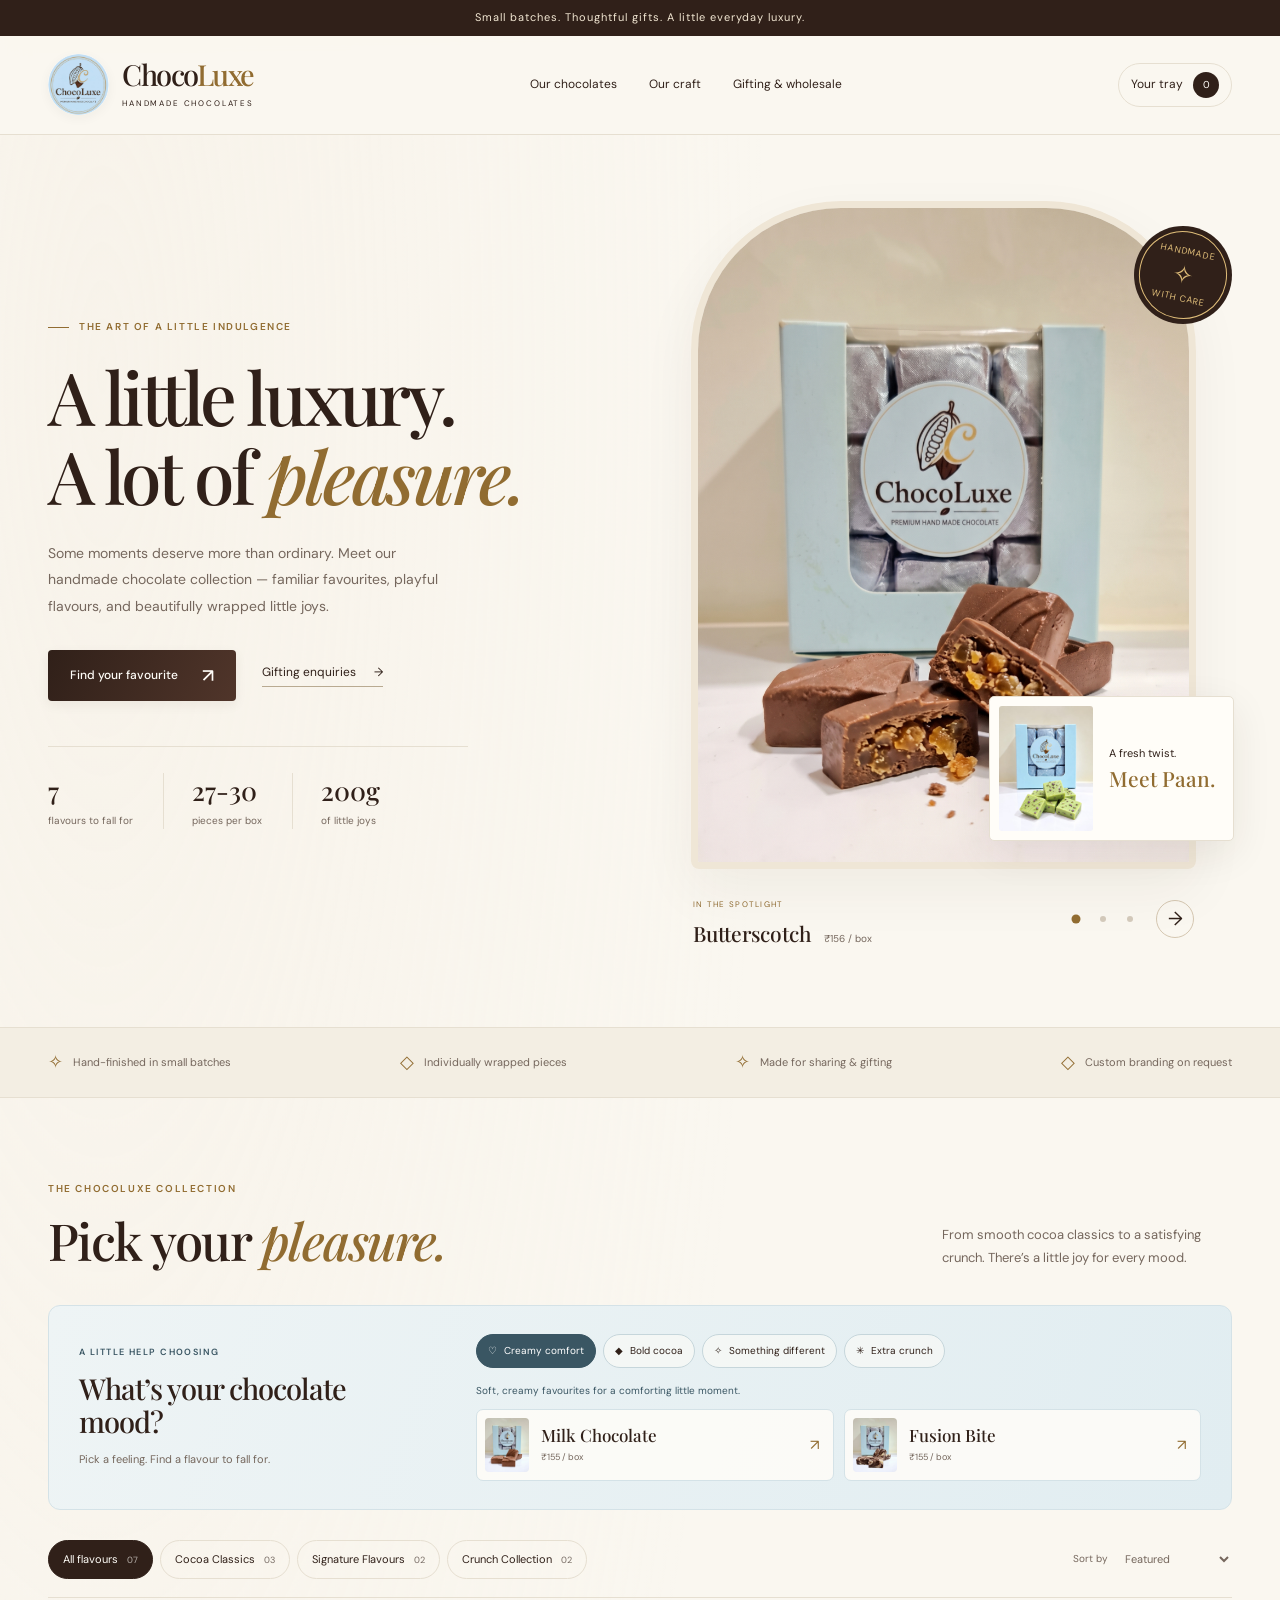
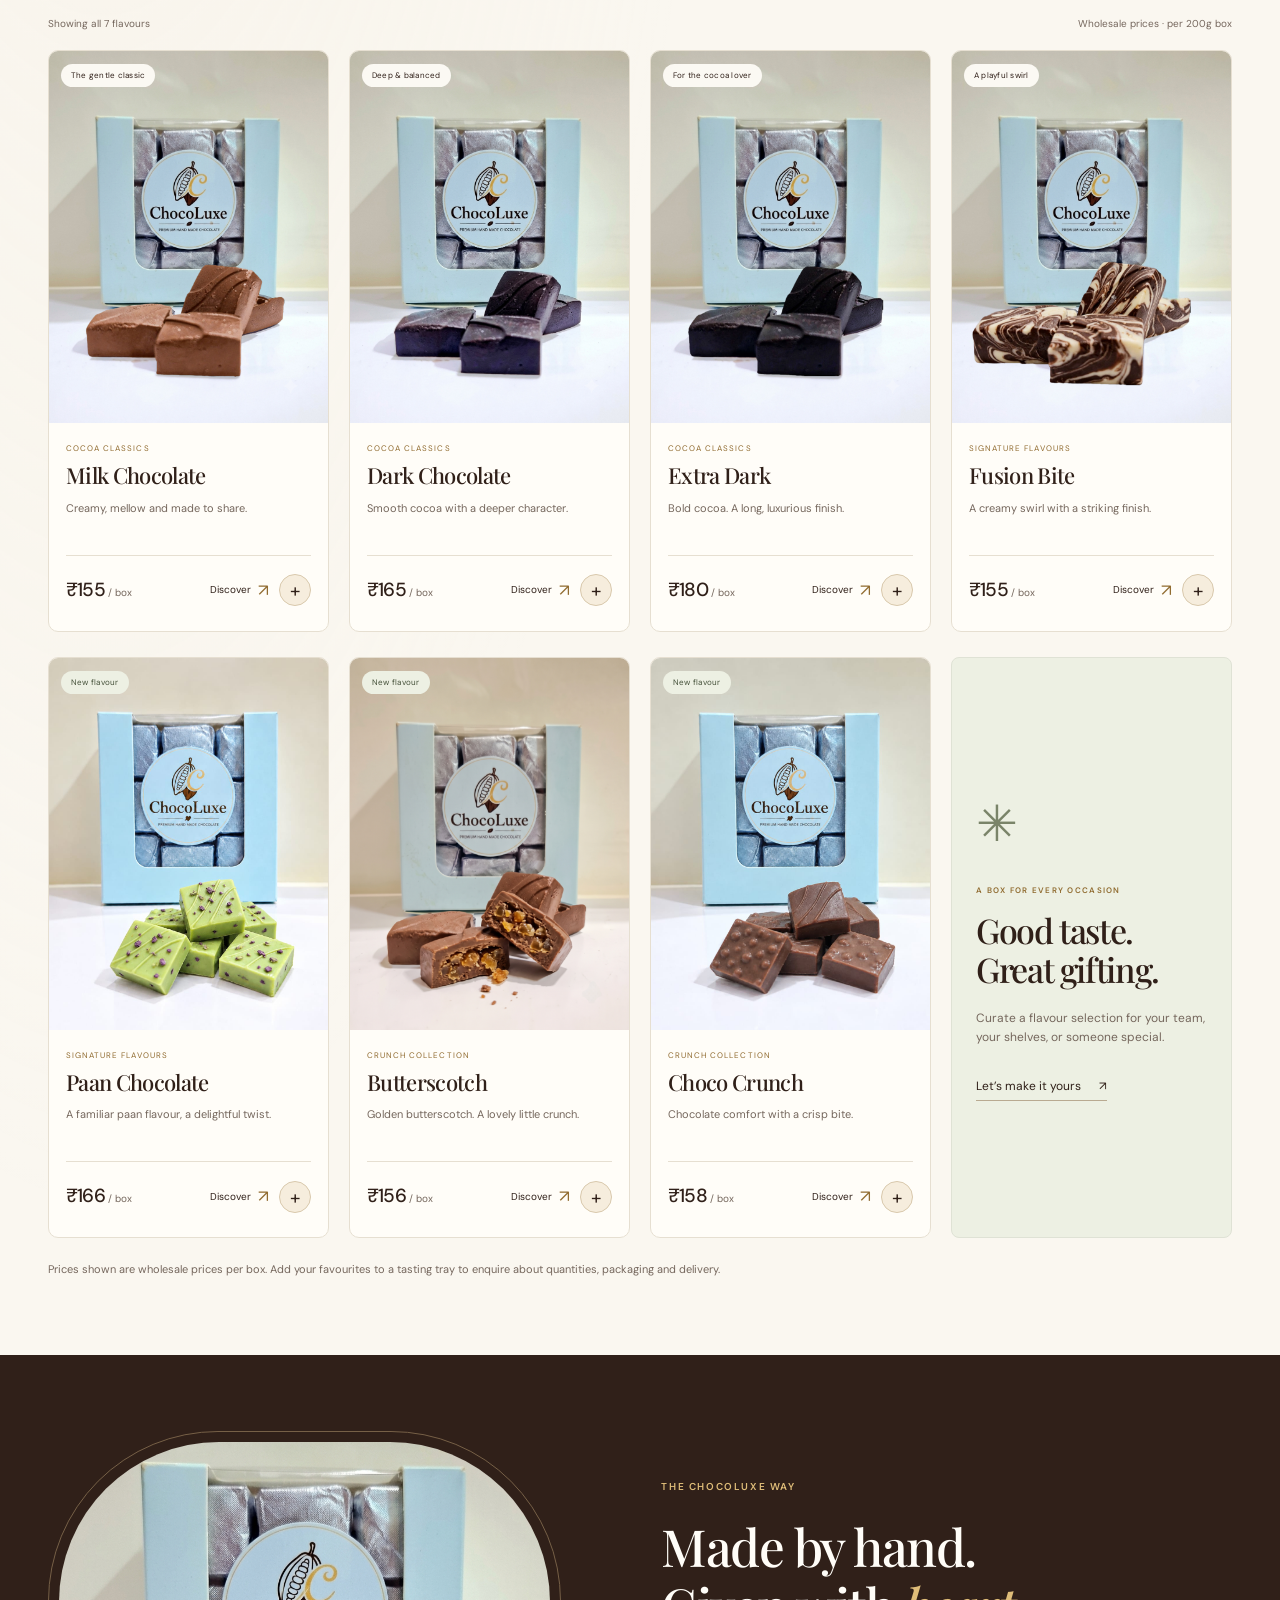
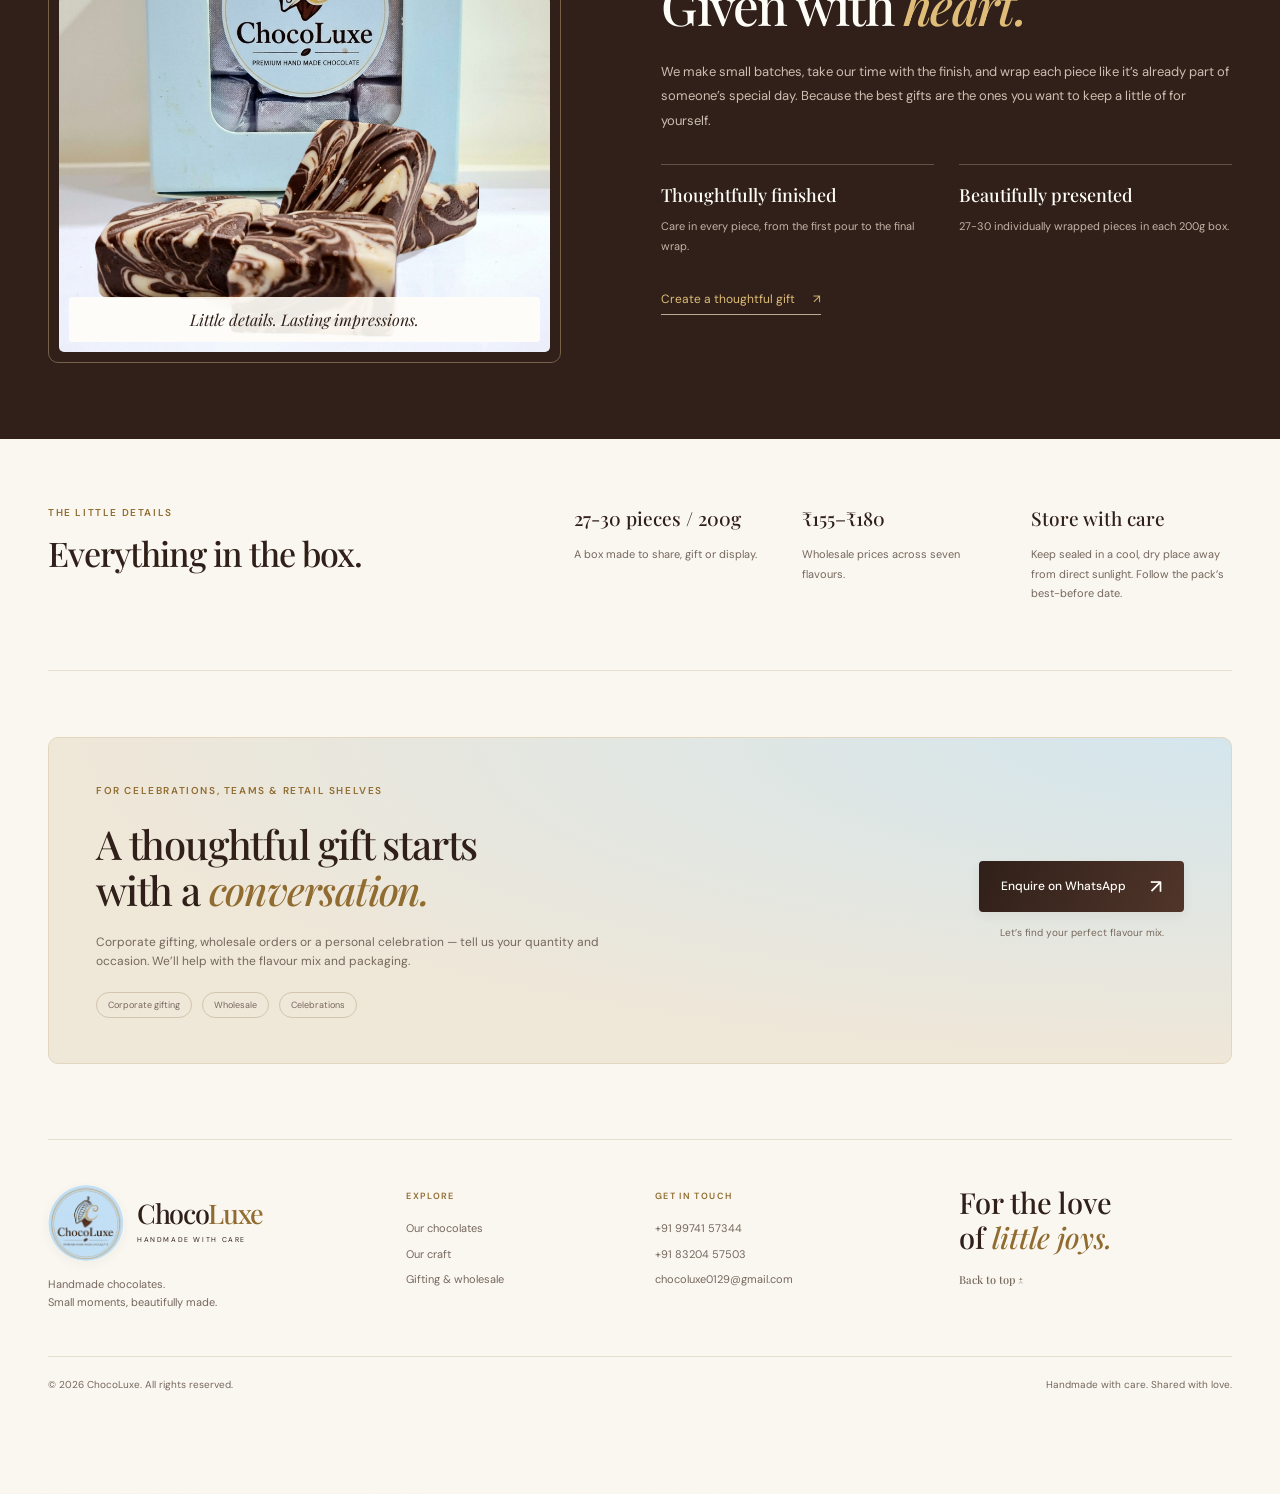
==== index.html @ dd4649f9 "Update index.html" ====
<!DOCTYPE html>
<html lang="en">
<head>
  <meta charset="UTF-8">
  <meta name="viewport" content="width=device-width, initial-scale=1">
  <meta name="theme-color" content="#27-302019">
  <link rel="icon" type="image/jpeg" href="IMG-20260826-WA0007.jpg">
  <meta name="description" content="Discover seven ChocoLuxe handmade chocolate flavours, from creamy milk and dark classics to Paan, Butterscotch and Choco Crunch. Explore wholesale boxes and gifting enquiries.">
  <title>ChocoLuxe | Seven flavours. A little everyday luxury.</title>
  <!-- Existing Google Ads account configuration. Enquiries are not recorded as purchases. -->
  <script async src="https://www.googletagmanager.com/gtag/js?id=AW-18479642680"></script>
  <script>
    window.dataLayer = window.dataLayer || [];
    function gtag(){dataLayer.push(arguments);}
    gtag('js', new Date());
    gtag('config', 'AW-18479642680');
  </script>
  <link rel="preconnect" href="https://fonts.googleapis.com">
  <link rel="preconnect" href="https://fonts.gstatic.com" crossorigin>
  <link href="https://fonts.googleapis.com/css2?family=DM+Sans:wght@400;500;600;700&family=Playfair+Display:ital,wght@0,500;0,600;1,500&display=swap" rel="stylesheet">
  <link rel="stylesheet" href="styles.css">
  <script src="app.js" defer></script>
</head>
<body>
  <a class="skip-link" href="#collection">Skip to the collection</a>
  <div class="announcement">Small batches. Thoughtful gifts. A little everyday luxury.</div>
  <header class="header" id="top">
    <div class="scroll-progress" aria-hidden="true"></div>
    <div class="shell header-inner">
      <a class="brand" href="#top" aria-label="ChocoLuxe home"><img class="brand-logo" src="IMG-20260826-WA0007.jpg" width="1254" height="1254" alt="" fetchpriority="high"><span>Choco<span class="brand-gold">Luxe</span><small>HANDMADE CHOCOLATES</small></span></a>
      <nav class="topnav" aria-label="Main navigation"><a href="#collection">Our chocolates</a><a href="#story">Our craft</a><a href="#order">Gifting &amp; wholesale</a></nav>
      <button class="header-tray" id="headerTray" type="button" aria-label="View your tasting tray">Your tray <span id="headerCount">0</span></button>
    </div>
  </header>
  <main>
    <section class="hero shell" aria-labelledby="heroTitle">
      <div class="hero-content"><p class="eyebrow"><span></span> The art of a little indulgence</p><h1 id="heroTitle">A little luxury.<br>A lot of <em>pleasure.</em></h1><p class="hero-copy">Some moments deserve more than ordinary. Meet our handmade chocolate collection — familiar favourites, playful flavours, and beautifully wrapped little joys.</p><div class="hero-actions"><a class="button primary" href="#collection">Find your favourite <span aria-hidden="true">↗</span></a><a class="text-link" href="#order">Gifting enquiries <span aria-hidden="true">→</span></a></div><div class="hero-stats"><div><strong>7</strong><span>flavours to fall for</span></div><div><strong>27-30</strong><span>pieces per box</span></div><div><strong>200g</strong><span>of little joys</span></div></div></div>
      <div class="hero-visual"><div class="hero-photo"><button class="hero-photo-button" id="heroProduct" type="button" aria-label="Discover Butterscotch"><img id="heroImage" src="butterscoch.png" width="1792" height="2400" alt="ChocoLuxe butterscotch chocolate with golden crunchy pieces and its blue gift box" fetchpriority="high"></button></div><div class="hero-inset"><img src="pan.jpg" width="960" height="1280" alt="Green Paan chocolates with a ChocoLuxe gift box"><span>A fresh twist.<br><em>Meet Paan.</em></span></div><div class="seal" aria-label="Handmade, wrapped with care">Handmade<span>✧</span>with care</div>
      <div class="hero-showcase" hidden><div><span class="showcase-kicker">IN THE SPOTLIGHT</span><p><strong id="heroName">Butterscotch</strong><span id="heroPrice">₹156 / box</span></p></div><div class="showcase-controls"><div class="showcase-dots" role="group" aria-label="Choose spotlight flavour"><button type="button" data-slide="0" aria-label="Show Butterscotch" aria-pressed="true"></button><button type="button" data-slide="1" aria-label="Show Paan Chocolate" aria-pressed="false"></button><button type="button" data-slide="2" aria-label="Show Fusion Bite" aria-pressed="false"></button></div><button id="nextSpotlight" type="button" aria-label="Next spotlight flavour">→</button></div></div></div>
    </section>
    <div class="benefit-strip"><div class="shell benefits"><span><b aria-hidden="true">✧</b> Hand-finished in small batches</span><span><b aria-hidden="true">◇</b> Individually wrapped pieces</span><span><b aria-hidden="true">✧</b> Made for sharing &amp; gifting</span><span><b aria-hidden="true">◇</b> Custom branding on request</span></div></div>
    <section class="collection shell" id="collection" aria-labelledby="collectionTitle">
      <div class="section-head"><div><p class="eyebrow">The ChocoLuxe collection</p><h2 id="collectionTitle">Pick your <em>pleasure.</em></h2></div><p>From smooth cocoa classics to a satisfying crunch. There’s a little joy for every mood.</p></div>
      <div class="flavour-finder" id="flavourFinder" hidden>
        <div class="finder-intro"><p class="eyebrow">A little help choosing</p><h3>What’s your chocolate mood?</h3><p>Pick a feeling. Find a flavour to fall for.</p></div>
        <div class="finder-content"><div class="mood-options" role="group" aria-label="Choose your chocolate mood"><button type="button" data-mood="comfort" aria-pressed="true"><span aria-hidden="true">♡</span> Creamy comfort</button><button type="button" data-mood="bold" aria-pressed="false"><span aria-hidden="true">◆</span> Bold cocoa</button><button type="button" data-mood="adventure" aria-pressed="false"><span aria-hidden="true">✧</span> Something different</button><button type="button" data-mood="crunch" aria-pressed="false"><span aria-hidden="true">✳</span> Extra crunch</button></div><p class="finder-summary" id="finderSummary" role="status"></p><div class="finder-results" id="finderResults"></div></div>
      </div>
      <div class="collection-tools"><div class="filters" role="group" aria-label="Filter chocolates by collection"><button class="filter active" data-filter="all" aria-pressed="true" type="button">All flavours <span>07</span></button><button class="filter" data-filter="classic" aria-pressed="false" type="button">Cocoa Classics <span>03</span></button><button class="filter" data-filter="signature" aria-pressed="false" type="button">Signature Flavours <span>02</span></button><button class="filter" data-filter="crunch" aria-pressed="false" type="button">Crunch Collection <span>02</span></button></div><label class="sort-label">Sort by <select id="sortProducts"><option value="featured">Featured</option><option value="price-asc">Price: low to high</option><option value="price-desc">Price: high to low</option></select></label></div>
      <div class="collection-meta"><p id="resultCount" role="status">Showing all 7 flavours</p><p>Wholesale prices · per 200g box</p></div>
      <div class="products" id="products">
        <article class="product" data-id="milk" data-type="classic" data-price="155"><div class="product-photo"><button class="photo-open" type="button" aria-label="Discover Milk Chocolate"><img src="milk.png" width="896" height="1194" alt="Creamy milk chocolate pieces and ChocoLuxe gift box" loading="lazy"><span class="badge">The gentle classic</span></button></div><div class="product-body"><p class="product-category">Cocoa Classics</p><h3>Milk Chocolate</h3><p class="product-note">Creamy, mellow and made to share.</p><div class="product-foot"><div><strong class="price">₹155</strong><span class="unit"> / box</span></div><div class="product-actions"><button class="quick" type="button" aria-label="View Milk Chocolate">Discover <span aria-hidden="true">↗</span></button><button class="quick-add" type="button" aria-label="Add one Milk Chocolate box to tray"><span aria-hidden="true">+</span></button></div></div></div></article>
        <article class="product" data-id="dark" data-type="classic" data-price="165"><div class="product-photo"><button class="photo-open" type="button" aria-label="Discover Dark Chocolate"><img src="dark.png" width="896" height="1195" alt="Dark chocolate pieces and ChocoLuxe gift box" loading="lazy"><span class="badge">Deep &amp; balanced</span></button></div><div class="product-body"><p class="product-category">Cocoa Classics</p><h3>Dark Chocolate</h3><p class="product-note">Smooth cocoa with a deeper character.</p><div class="product-foot"><div><strong class="price">₹165</strong><span class="unit"> / box</span></div><div class="product-actions"><button class="quick" type="button" aria-label="View Dark Chocolate">Discover <span aria-hidden="true">↗</span></button><button class="quick-add" type="button" aria-label="Add one Dark Chocolate box to tray"><span aria-hidden="true">+</span></button></div></div></div></article>
        <article class="product" data-id="extra-dark" data-type="classic" data-price="180"><div class="product-photo"><button class="photo-open" type="button" aria-label="Discover Extra Dark"><img src="extra dark.png" width="896" height="1194" alt="Extra dark chocolate pieces and ChocoLuxe gift box" loading="lazy"><span class="badge">For the cocoa lover</span></button></div><div class="product-body"><p class="product-category">Cocoa Classics</p><h3>Extra Dark</h3><p class="product-note">Bold cocoa. A long, luxurious finish.</p><div class="product-foot"><div><strong class="price">₹180</strong><span class="unit"> / box</span></div><div class="product-actions"><button class="quick" type="button" aria-label="View Extra Dark Chocolate">Discover <span aria-hidden="true">↗</span></button><button class="quick-add" type="button" aria-label="Add one Extra Dark box to tray"><span aria-hidden="true">+</span></button></div></div></div></article>
        <article class="product" data-id="fusion" data-type="signature" data-price="155"><div class="product-photo"><button class="photo-open" type="button" aria-label="Discover Fusion Bite"><img src="fusion bite.png" width="896" height="1194" alt="Marbled Fusion Bite chocolates and ChocoLuxe gift box" loading="lazy"><span class="badge">A playful swirl</span></button></div><div class="product-body"><p class="product-category">Signature Flavours</p><h3>Fusion Bite</h3><p class="product-note">A creamy swirl with a striking finish.</p><div class="product-foot"><div><strong class="price">₹155</strong><span class="unit"> / box</span></div><div class="product-actions"><button class="quick" type="button" aria-label="View Fusion Bite">Discover <span aria-hidden="true">↗</span></button><button class="quick-add" type="button" aria-label="Add one Fusion Bite box to tray"><span aria-hidden="true">+</span></button></div></div></div></article>
        <article class="product" data-id="paan" data-type="signature" data-price="166"><div class="product-photo"><button class="photo-open" type="button" aria-label="Discover Paan Chocolate"><img src="pan.jpg" width="960" height="1280" alt="Green Paan flavoured chocolates and ChocoLuxe gift box" loading="lazy"><span class="badge new">New flavour</span></button></div><div class="product-body"><p class="product-category">Signature Flavours</p><h3>Paan Chocolate</h3><p class="product-note">A familiar paan flavour, a delightful twist.</p><div class="product-foot"><div><strong class="price">₹166</strong><span class="unit"> / box</span></div><div class="product-actions"><button class="quick" type="button" aria-label="View Paan Chocolate">Discover <span aria-hidden="true">↗</span></button><button class="quick-add" type="button" aria-label="Add one Paan Chocolate box to tray"><span aria-hidden="true">+</span></button></div></div></div></article>
        <article class="product" data-id="butterscotch" data-type="crunch" data-price="156"><div class="product-photo"><button class="photo-open" type="button" aria-label="Discover Butterscotch"><img src="butterscoch.png" width="1792" height="2400" alt="Butterscotch chocolate with golden crunchy pieces and ChocoLuxe gift box" loading="lazy"><span class="badge new">New flavour</span></button></div><div class="product-body"><p class="product-category">Crunch Collection</p><h3>Butterscotch</h3><p class="product-note">Golden butterscotch. A lovely little crunch.</p><div class="product-foot"><div><strong class="price">₹156</strong><span class="unit"> / box</span></div><div class="product-actions"><button class="quick" type="button" aria-label="View Butterscotch">Discover <span aria-hidden="true">↗</span></button><button class="quick-add" type="button" aria-label="Add one Butterscotch box to tray"><span aria-hidden="true">+</span></button></div></div></div></article>
        <article class="product" data-id="choco-crunch" data-type="crunch" data-price="158"><div class="product-photo"><button class="photo-open" type="button" aria-label="Discover Choco Crunch"><img src="choco crunch.jpg" width="960" height="1280" alt="Choco Crunch chocolate pieces and ChocoLuxe gift box" loading="lazy"><span class="badge new">New flavour</span></button></div><div class="product-body"><p class="product-category">Crunch Collection</p><h3>Choco Crunch</h3><p class="product-note">Chocolate comfort with a crisp bite.</p><div class="product-foot"><div><strong class="price">₹158</strong><span class="unit"> / box</span></div><div class="product-actions"><button class="quick" type="button" aria-label="View Choco Crunch">Discover <span aria-hidden="true">↗</span></button><button class="quick-add" type="button" aria-label="Add one Choco Crunch box to tray"><span aria-hidden="true">+</span></button></div></div></div></article>
        <aside class="collection-card"><span class="decorative-star" aria-hidden="true">✳</span><p class="eyebrow">A box for every occasion</p><h3>Good taste.<br>Great gifting.</h3><p>Curate a flavour selection for your team, your shelves, or someone special.</p><a class="text-link" href="#order">Let’s make it yours <span aria-hidden="true">↗</span></a></aside>
      </div>
      <noscript><p class="pricing-note">To build a tasting tray, enable JavaScript. You can also <a href="https://wa.me/919974157344">enquire on WhatsApp</a> about any flavour.</p></noscript>
      <p class="pricing-note">Prices shown are wholesale prices per box. Add your favourites to a tasting tray to enquire about quantities, packaging and delivery.</p>
    </section>
    <section class="story" id="story" aria-labelledby="storyTitle"><div class="shell story-grid"><div class="story-image"><img src="fusion bite.png" width="896" height="1194" alt="Hand-finished marbled Fusion Bite chocolates" loading="lazy"><span>Little details. Lasting impressions.</span></div><div class="story-content"><p class="eyebrow">The ChocoLuxe way</p><h2 id="storyTitle">Made by hand.<br>Given with <em>heart.</em></h2><p>We make small batches, take our time with the finish, and wrap each piece like it’s already part of someone’s special day. Because the best gifts are the ones you want to keep a little of for yourself.</p><div class="story-points"><div><strong>Thoughtfully finished</strong><span>Care in every piece, from the first pour to the final wrap.</span></div><div><strong>Beautifully presented</strong><span>27-30 individually wrapped pieces in each 200g box.</span></div></div><a class="text-link" href="#order">Create a thoughtful gift <span aria-hidden="true">↗</span></a></div></div></section>
    <section class="details shell" aria-labelledby="detailsTitle"><div><p class="eyebrow">The little details</p><h2 id="detailsTitle">Everything in the box.</h2></div><div class="detail-list"><div><strong>27-30 pieces / 200g</strong><p>A box made to share, gift or display.</p></div><div><strong>₹155–₹180</strong><p>Wholesale prices across seven flavours.</p></div><div><strong>Store with care</strong><p>Keep sealed in a cool, dry place away from direct sunlight. Follow the pack’s best-before date.</p></div></div></section>
    <section class="order shell" id="order" aria-labelledby="orderTitle"><div class="order-panel"><div><p class="eyebrow">For celebrations, teams &amp; retail shelves</p><h2 id="orderTitle">A thoughtful gift starts<br>with a <em>conversation.</em></h2><p>Corporate gifting, wholesale orders or a personal celebration — tell us your quantity and occasion. We’ll help with the flavour mix and packaging.</p><div class="occasion-tags"><span>Corporate gifting</span><span>Wholesale</span><span>Celebrations</span></div></div><div class="order-action"><a class="button primary" href="https://wa.me/919974157344?text=Hello%20ChocoLuxe%2C%20I%20would%20like%20to%20enquire%20about%20gifting%20or%20wholesale%20chocolates." target="_blank" rel="noopener">Enquire on WhatsApp <span aria-hidden="true">↗</span></a><span>Let’s find your perfect flavour mix.</span></div></div></section>
  </main>
  <footer class="shell"><div class="footer-main"><div><a class="brand footer-brand" href="#top" aria-label="ChocoLuxe home"><img class="brand-logo" src="IMG-20260826-WA0007.jpg" width="1254" height="1254" alt="" loading="lazy"><span>Choco<span class="brand-gold">Luxe</span><small>HANDMADE WITH CARE</small></span></a><p>Handmade chocolates.<br>Small moments, beautifully made.</p></div><div><h2>Explore</h2><a href="#collection">Our chocolates</a><a href="#story">Our craft</a><a href="#order">Gifting &amp; wholesale</a></div><div><h2>Get in touch</h2><a href="tel:+919974157344">+91 99741 57344</a><a href="tel:+918320457503">+91 83204 57503</a><a href="mailto:chocoluxe0129@gmail.com">chocoluxe0129@gmail.com</a></div><div class="footer-signoff">For the love<br>of <em>little joys.</em><a href="#top">Back to top ↑</a></div></div><div class="footer-bottom"><span>© 2026 ChocoLuxe. All rights reserved.</span><span>Handmade with care. Shared with love.</span></div></footer>
  <div class="tray" id="tray" hidden><div><span class="tray-label">YOUR TASTING TRAY</span><p id="traySummary" role="status"></p></div><button class="button primary" id="trayButton" type="button">Review order <span aria-hidden="true">→</span></button></div>
  <dialog id="productDialog" class="product-dialog" aria-labelledby="modalTitle"><button class="close" type="button" data-close aria-label="Close product details">×</button><div class="modal-layout"><img id="modalImage" alt=""><div class="modal-content"><p id="modalCategory" class="eyebrow"></p><h2 id="modalTitle"></h2><p id="modalCopy"></p><p class="modal-price"><strong id="modalPrice"></strong><span> / 200g box · wholesale</span></p><p class="modal-pack">27-30 individually wrapped pieces</p><div class="qty"><span>Boxes</span><button id="minus" type="button" aria-label="Decrease boxes">−</button><output id="qtyValue" aria-live="polite">1</output><button id="plus" type="button" aria-label="Increase boxes">+</button></div><button class="button primary" id="addButton" type="button">Add to tasting tray <span aria-hidden="true">+</span></button><p class="modal-hint">Build your selection, then enquire on WhatsApp.</p></div></div></dialog>
  <dialog id="trayDialog" class="tray-dialog" aria-labelledby="trayTitle"><button class="close" type="button" data-close aria-label="Close tasting tray">×</button><p class="eyebrow">A little joy, picked by you</p><h2 id="trayTitle">Your tasting tray.</h2><div id="trayItems"></div><div class="tray-subtotal"><span>Product subtotal</span><strong id="traySubtotal">₹0</strong></div><p class="modal-hint">Wholesale product prices. Delivery and packaging requirements will be confirmed with your enquiry.</p><a class="button primary" id="whatsappOrder" href="https://wa.me/919974157344" target="_blank" rel="noopener">Send enquiry on WhatsApp <span aria-hidden="true">↗</span></a><button class="continue-shopping" type="button" data-close>Continue exploring</button></dialog>
  <div class="toast" id="trayToast" hidden><span id="toastMessage" role="status"></span><button id="toastReview" type="button">View tray →</button></div>
  <div class="sr-only" id="announcement" role="status" aria-live="polite"></div>
</body>
</html>
---- styles.css ----
:root{--ink:#302019;--muted:#75675d;--paper:#faf7f0;--cream:#fffdf8;--line:#e6dfd1;--gold:#916c31;--light-gold:#dfbd79;--sage:#edf0e3;--serif:'Playfair Display',Georgia,serif;--sans:'DM Sans',Arial,sans-serif}
*{box-sizing:border-box}body{margin:0;background:var(--paper);color:var(--ink);font-family:var(--sans);font-size:15px;line-height:1.6}html{scroll-behavior:smooth;scroll-padding-top:100px}body:has(dialog[open]){overflow:hidden}h1,h2,h3,p{margin:0}a{color:inherit;text-decoration:none}button,select{font:inherit;color:inherit}button,a,select{-webkit-tap-highlight-color:transparent}button{cursor:pointer}img{display:block;max-width:100%;height:auto}button{border:0}button:focus-visible,a:focus-visible,select:focus-visible{outline:3px solid var(--gold);outline-offset:5px}em{font-weight:500;color:var(--gold)}[hidden]{display:none!important}.shell{width:min(1280px,100% - 96px);margin-inline:auto}.sr-only{position:absolute;width:1px;height:1px;padding:0;overflow:hidden;clip:rect(0,0,0,0);white-space:nowrap}.skip-link{position:fixed;top:10px;left:10px;z-index:40;padding:10px 18px;background:var(--ink);color:white;transform:translateY(-180%)}.skip-link:focus{transform:none}.announcement{background:var(--ink);color:#f2e7d3;text-align:center;padding:9px 20px;font-size:11px;letter-spacing:.09em}.header{border-bottom:1px solid var(--line);background:var(--paper)}.header-inner{height:98px;display:flex;align-items:center;justify-content:space-between;gap:25px}.brand{display:flex;align-items:center;gap:10px;font:500 29px/1 var(--serif);letter-spacing:-.05em}.brand small{display:block;font:8px/1.5 var(--sans);letter-spacing:.23em;margin-top:8px}.brand-gold{color:var(--gold)}.brand-mark{border:1px solid var(--gold);width:43px;height:50px;border-radius:50%;display:grid;place-items:center;font-size:30px;color:var(--gold);font-style:italic}.topnav{display:flex;gap:32px;font-size:12px}.topnav a:hover,.text-link:hover{color:var(--gold)}.header-tray{display:flex;align-items:center;gap:10px;background:transparent;font-size:12px;white-space:nowrap}.header-tray span{display:grid;place-items:center;min-width:26px;height:26px;background:var(--ink);color:var(--cream);border-radius:50%;font-size:10px}
.hero{display:grid;grid-template-columns:1.05fr 1fr;gap:75px;align-items:center;padding-block:66px 80px}.eyebrow{font-size:10px;letter-spacing:.16em;text-transform:uppercase;font-weight:600;color:var(--gold);margin-bottom:22px}.hero .eyebrow{display:flex;align-items:center;gap:10px}.hero .eyebrow span{width:21px;height:1px;background:var(--gold)}.hero h1{font:500 clamp(48px,5.7vw,82px)/1.08 var(--serif);letter-spacing:-.045em}.hero-copy{color:var(--muted);font-size:14px;line-height:1.9;max-width:415px;margin-top:25px}.hero-actions{display:flex;align-items:center;gap:26px;margin-top:30px}.button{display:inline-flex;align-items:center;justify-content:center;gap:24px;padding:16px 22px;font-size:12px;font-weight:500;line-height:1.4;border-radius:4px;transition:background .2s,transform .2s}.primary{color:var(--cream);background:var(--ink)}.primary:hover{background:#51372a;transform:translateY(-2px)}.button span{font-size:19px;line-height:1}.text-link{display:inline-flex;gap:18px;align-items:center;font-size:12px;border-bottom:1px solid #b9aa91;padding-bottom:4px}.hero-stats{display:flex;gap:30px;margin-top:45px;padding-top:26px;border-top:1px solid var(--line);max-width:420px}.hero-stats div+div{border-left:1px solid var(--line);padding-left:28px}.hero-stats strong{font:500 26px var(--serif);display:block}.hero-stats span{font-size:10px;color:var(--muted);display:block;margin-top:5px}.hero-visual{position:relative;padding:0 36px 35px 0}.hero-photo{position:relative;overflow:hidden;border-radius:150px 150px 8px 8px;border:7px solid #efe6d6}.hero-photo img{width:100%;aspect-ratio:3/4;object-fit:cover}.photo-caption{position:absolute;bottom:0;left:0;right:0;padding:30px 12px 15px;text-align:center;color:#fff;font-size:8px;letter-spacing:.15em;background:linear-gradient(transparent,rgba(48,32,25,.8))}.hero-inset{position:absolute;right:-2px;bottom:-5px;display:flex;align-items:center;gap:16px;background:var(--cream);box-shadow:0 12px 40px #30201915;padding:9px 18px 9px 9px;border:1px solid var(--line);border-radius:5px}.hero-inset img{height:125px;width:94px;object-fit:cover;border-radius:3px}.hero-inset span{font-size:11px;line-height:1.8}.hero-inset em{font:500 21px var(--serif)}.seal{position:absolute;top:25px;right:0;width:98px;height:98px;display:flex;flex-direction:column;align-items:center;justify-content:center;border-radius:50%;background:var(--ink);color:var(--light-gold);font-size:9px;letter-spacing:.1em;text-transform:uppercase;transform:rotate(12deg);outline:1px solid var(--light-gold);outline-offset:-6px}.seal span{font-size:25px;line-height:1.3}.benefit-strip{border-block:1px solid var(--line);background:#f3eee3}.benefits{display:flex;justify-content:space-between;gap:20px;padding-block:20px;font-size:11px;color:var(--muted)}.benefits span{display:flex;align-items:center;gap:10px}.benefits b{color:var(--gold);font-size:18px;font-weight:400}
.collection{padding-block:83px 76px}.section-head{display:flex;justify-content:space-between;align-items:end;gap:40px;margin-bottom:35px}.section-head .eyebrow{margin-bottom:14px}h2{font:500 clamp(32px,4vw,51px)/1.15 var(--serif);letter-spacing:-.03em}.section-head>p{color:var(--muted);font-size:13px;line-height:1.8;max-width:290px}.collection-tools{display:flex;align-items:center;justify-content:space-between;gap:20px;border-bottom:1px solid var(--line);padding-bottom:18px}.filters{display:flex;gap:7px;flex-wrap:wrap}.filter{background:transparent;border:1px solid var(--line);padding:10px 14px;border-radius:25px;font-size:11px;white-space:nowrap;transition:background .2s}.filter span{margin-left:6px;opacity:.65;font-size:9px}.filter.active{background:var(--ink);border-color:var(--ink);color:var(--cream)}.filter:not(.active):hover{background:#eee5d5}.sort-label{font-size:10px;color:var(--muted);display:flex;align-items:center;gap:8px;white-space:nowrap}.sort-label select{background:transparent;border:0;padding:10px 5px;font-size:11px;max-width:145px}.collection-meta{display:flex;justify-content:space-between;color:var(--muted);font-size:10px;padding-block:18px}.products{display:grid;grid-template-columns:repeat(4,minmax(0,1fr));gap:25px 20px}.product{overflow:hidden;border:1px solid var(--line);border-radius:8px;background:var(--cream);transition:box-shadow .25s,transform .25s}.product:hover{transform:translateY(-4px);box-shadow:0 12px 30px #30201912}.product-photo{position:relative;overflow:hidden;background:#ece6da}.product-photo img{width:100%;aspect-ratio:3/4;object-fit:cover;transition:transform .5s}.product:hover .product-photo img{transform:scale(1.035)}.badge{position:absolute;top:13px;left:12px;background:#fffdf8ed;border-radius:20px;padding:5px 10px;font-size:8px;letter-spacing:.03em}.badge.new{background:#edf0e3;color:#445039}.product-body{padding:19px 17px}.product-category{font-size:8px;letter-spacing:.13em;text-transform:uppercase;color:var(--gold);margin-bottom:7px}.product h3{font:500 22px/1.25 var(--serif);letter-spacing:-.03em}.product-note{font-size:11px;color:var(--muted);line-height:1.7;min-height:38px;margin-block:9px 18px}.product-foot{border-top:1px solid var(--line);padding-top:13px;display:flex;align-items:center;justify-content:space-between;gap:10px}.price{font-size:19px;font-weight:500;letter-spacing:-.04em}.unit{font-size:10px;color:var(--muted)}.quick{display:flex;align-items:center;gap:7px;background:none;font-size:10px;padding:8px 0}.quick span{font-size:17px;color:var(--gold)}.quick:hover{color:var(--gold)}.collection-card{border:1px solid #dfe2d5;border-radius:8px;padding:32px 24px;display:flex;flex-direction:column;justify-content:center;align-items:start;background:var(--sage)}.decorative-star{font-size:50px;line-height:1.2;color:#7a8469;margin-bottom:30px}.collection-card .eyebrow{font-size:8px;margin-bottom:14px}.collection-card h3{font:500 34px/1.15 var(--serif);letter-spacing:-.04em}.collection-card>p:not(.eyebrow){color:var(--muted);font-size:12px;margin-block:20px 30px}.pricing-note{font-size:11px;color:var(--muted);margin-top:23px}.pricing-note a{text-decoration:underline}
.story{background:var(--ink);color:var(--cream);padding-block:76px}.story-grid{display:grid;grid-template-columns:.9fr 1fr;gap:100px;align-items:center}.story-image{position:relative}.story-image img{width:100%;max-height:510px;object-fit:cover;object-position:center 65%;border-radius:6px}.story-image>span{position:absolute;bottom:20px;left:20px;right:20px;padding:12px 15px;color:var(--ink);background:#fffdf8ea;font:italic 16px var(--serif);text-align:center;border-radius:3px}.story .eyebrow,.story em,.story .text-link{color:var(--light-gold)}.story h2{font-size:clamp(36px,4vw,54px)}.story-content>p:not(.eyebrow){color:#ccbeb2;font-size:13px;line-height:1.9;margin-block:25px 30px}.story-points{display:grid;grid-template-columns:1fr 1fr;gap:25px;margin-bottom:30px}.story-points div{border-top:1px solid #655247;padding-top:18px}.story-points strong{display:block;font:500 18px var(--serif);margin-bottom:10px}.story-points span{font-size:11px;color:#c3b3a7;line-height:1.8;display:block}.details{padding-block:66px;display:grid;grid-template-columns:.9fr 1.3fr;gap:70px;border-bottom:1px solid var(--line)}.details .eyebrow{margin-bottom:13px}.details h2{font-size:34px}.detail-list{display:grid;grid-template-columns:repeat(3,1fr);gap:28px}.detail-list strong{font:500 19px var(--serif)}.detail-list p{font-size:11px;color:var(--muted);margin-top:12px;line-height:1.8}.order{padding-block:66px 75px}.order-panel{background:#efe7d8;border:1px solid #e3d6be;border-radius:10px;padding:45px 47px;display:flex;justify-content:space-between;align-items:center;gap:40px}.order h2{font-size:40px}.order-panel p:not(.eyebrow){font-size:12px;color:var(--muted);max-width:530px;margin-block:20px}.occasion-tags{display:flex;gap:10px;flex-wrap:wrap}.occasion-tags span{border:1px solid #d3c5ae;padding:5px 11px;border-radius:15px;font-size:9px;color:var(--muted)}.order-action{flex-shrink:0;text-align:center}.order-action>span{display:block;font-size:10px;color:var(--muted);margin-top:13px}.footer-main{display:grid;grid-template-columns:1.2fr .8fr 1fr 1fr;gap:30px;padding-block:45px;border-top:1px solid var(--line)}.footer-brand{display:block}.footer-main p{font-size:11px;color:var(--muted);margin-top:15px}.footer-main h2{font:600 9px var(--sans);letter-spacing:.15em;text-transform:uppercase;margin:5px 0 18px;color:var(--gold)}.footer-main>div>a:not(.brand){display:block;font-size:11px;color:var(--muted);margin-top:8px;overflow-wrap:anywhere}.footer-signoff{font:500 29px/1.2 var(--serif)}.footer-signoff a{margin-top:18px!important}.footer-bottom{display:flex;justify-content:space-between;gap:20px;border-top:1px solid var(--line);padding-block:20px 100px;font-size:10px;color:var(--muted)}
.tray{position:fixed;bottom:20px;left:50%;transform:translateX(-50%);width:min(540px,calc(100% - 32px));background:var(--cream);border:1px solid var(--line);border-radius:8px;box-shadow:0 8px 45px #30201926;display:flex;align-items:center;justify-content:space-between;gap:18px;padding:12px 15px;z-index:5}.tray-label{font-size:8px;letter-spacing:.14em;color:var(--gold)}.tray p{font-size:12px;margin-top:3px}.tray .button{padding:13px 16px;font-size:11px;gap:15px}dialog{border:1px solid var(--line);border-radius:10px;background:var(--cream);color:var(--ink);padding:0;max-height:calc(100dvh - 40px);width:calc(100% - 40px);overflow-y:auto;box-shadow:0 20px 90px #0004}dialog::backdrop{background:rgba(28,20,16,.65);backdrop-filter:blur(5px)}.product-dialog{max-width:800px}.close{position:absolute;top:12px;right:12px;width:36px;height:36px;border-radius:50%;background:var(--cream);box-shadow:0 1px 12px #30201915;font-size:25px;line-height:1;z-index:1}.modal-layout{display:grid;grid-template-columns:1fr 1fr}.modal-layout>img{width:100%;height:100%;object-fit:cover;min-height:440px}.modal-content{padding:53px 30px 32px;align-self:center}.modal-content .eyebrow{font-size:9px;margin-bottom:12px}.modal-content h2{font-size:34px}.modal-content>p:not(.eyebrow,.modal-price,.modal-pack,.modal-hint){color:var(--muted);font-size:13px;margin-top:17px}.modal-price{margin-top:25px}.modal-price strong{font-size:25px;font-weight:500}.modal-price span{font-size:10px;color:var(--muted)}.modal-pack{font-size:10px;color:var(--muted);margin-top:5px}.qty{display:flex;align-items:center;gap:14px;margin-block:24px}.qty>span{font-size:12px;margin-right:auto}.qty button{border:1px solid var(--line);background:transparent;border-radius:4px;width:35px;height:35px;font-size:19px}.qty output{min-width:20px;text-align:center;font-size:13px}.qty button:disabled{opacity:.35;cursor:default}.modal-content .primary{width:100%}.modal-hint{font-size:10px;color:var(--muted);line-height:1.8;margin-top:15px}.tray-dialog{max-width:540px;padding:35px 28px}.tray-dialog>.eyebrow{margin-bottom:12px;margin-right:25px}.tray-dialog h2{font-size:35px;margin-bottom:24px}.tray-item{display:grid;grid-template-columns:53px 1fr auto;gap:13px;border-top:1px solid var(--line);padding-block:16px;align-items:center}.tray-item img{width:53px;height:70px;object-fit:cover;border-radius:4px}.tray-item h3{font:500 19px var(--serif)}.tray-item p{font-size:10px;color:var(--muted);margin-top:5px}.tray-item .qty{margin:9px 0 0;gap:7px}.tray-item .qty button{width:26px;height:26px;font-size:15px}.remove-item{color:var(--muted);background:none;font-size:10px;text-decoration:underline;padding:5px 0;display:block;margin-left:auto}.tray-item-total{font-size:13px;text-align:right}.tray-subtotal{display:flex;justify-content:space-between;border-top:1px solid var(--line);padding-top:20px;font-size:13px}.tray-subtotal strong{font-size:20px;font-weight:500}.tray-dialog>.primary{width:100%;margin-top:23px}.continue-shopping{display:block;text-align:center;background:none;font-size:11px;margin:18px auto 0}.tray-empty{font-size:13px;color:var(--muted);padding-block:10px 25px}
@media(min-width:1500px){.hero{gap:100px}.hero h1{font-size:84px}}
@media(max-width:1100px){.shell{width:calc(100% - 64px)}.hero{gap:40px}.hero-actions{gap:18px;flex-wrap:wrap}.hero h1{font-size:60px}.hero-stats{gap:20px}.hero-stats div+div{padding-left:20px}.topnav{gap:22px}.products{grid-template-columns:repeat(3,minmax(0,1fr))}.collection-tools{align-items:start;flex-direction:column;gap:8px}.collection-card{min-height:330px}.story-grid{gap:50px}.details{gap:35px}.detail-list{gap:20px}.order-panel{padding:35px}.order h2{font-size:34px}}
@media(max-width:760px){html{scroll-padding-top:25px}.shell{width:calc(100% - 40px)}.announcement{font-size:9px;padding-block:8px}.header-inner{height:82px;flex-wrap:wrap;gap:12px}.brand{font-size:25px}.brand-mark{width:35px;height:41px;font-size:25px}.brand small{font-size:7px}.topnav{order:3;width:100%;justify-content:center;gap:27px;padding-bottom:17px;font-size:10px}.header-inner{height:auto;padding-top:18px}.header-tray{font-size:11px}.hero{grid-template-columns:1fr;padding-block:42px 60px;gap:38px}.hero h1{font-size:clamp(47px,9vw,65px)}.hero .eyebrow{font-size:9px}.hero-copy{max-width:500px;font-size:13px}.hero-actions{flex-wrap:nowrap}.hero-stats{margin-top:32px;max-width:100%}.hero-visual{width:min(470px,100%);justify-self:center;padding-right:24px}.hero-photo{border-radius:120px 120px 6px 6px}.hero-photo img{aspect-ratio:4/5}.hero-inset{right:0}.seal{width:84px;height:84px;font-size:8px;top:22px}.benefits{display:grid;grid-template-columns:1fr 1fr;gap:13px 22px;font-size:9px}.benefits span{gap:7px}.collection{padding-block:55px}.section-head{align-items:start;flex-direction:column;gap:18px;margin-bottom:25px}.section-head>p{max-width:360px;font-size:12px}.products{grid-template-columns:repeat(2,minmax(0,1fr));gap:18px 14px}.filters{gap:7px}.filter{font-size:10px;padding:9px 12px}.collection-tools{gap:12px}.collection-meta{font-size:9px;gap:18px}.product-body{padding:16px 13px}.product h3{font-size:21px}.product-note{font-size:10px;min-height:34px}.product-foot{gap:5px;flex-wrap:wrap}.quick{font-size:10px}.price{font-size:18px}.badge{font-size:7px;left:8px;top:9px;padding:5px 8px}.collection-card{padding:24px 20px;min-height:0}.collection-card h3{font-size:29px}.decorative-star{font-size:35px;margin-bottom:25px}.collection-card>p:not(.eyebrow){font-size:11px;margin-block:18px}.collection-card .text-link{font-size:10px;gap:10px}.pricing-note{font-size:10px}.story{padding-block:45px}.story-grid{grid-template-columns:1fr;gap:35px}.story-image{max-width:500px}.story-image img{max-height:370px}.story-points{gap:20px}.story-content>p:not(.eyebrow){font-size:12px}.details{grid-template-columns:1fr;padding-block:45px;gap:28px}.detail-list{gap:20px}.detail-list strong{font-size:17px}.detail-list p{font-size:10px}.order{padding-block:45px}.order-panel{padding:30px 24px;flex-direction:column;align-items:start;gap:25px}.order h2{font-size:32px}.order-action{text-align:left}.order-action>span{font-size:9px}.footer-main{grid-template-columns:1fr 1fr;gap:32px;padding-block:32px}.footer-signoff{font-size:26px}.footer-main>div>a:not(.brand){font-size:10px}.footer-bottom{font-size:9px;flex-direction:column;gap:8px;padding-bottom:110px}.modal-layout{grid-template-columns:1fr}.modal-layout>img{min-height:0;height:230px;object-position:center 65%}.modal-content{padding:25px}.product-dialog{max-width:430px}.modal-content h2{font-size:30px}.modal-content>p:not(.eyebrow,.modal-price,.modal-pack,.modal-hint){font-size:12px}.modal-price{margin-top:18px}.qty{margin-block:18px}.modal-hint{font-size:9px}}
@media(max-width:380px){.shell{width:calc(100% - 32px)}.hero h1{font-size:46px}.hero-actions{gap:15px;flex-wrap:wrap}.hero-stats{gap:14px}.hero-stats div+div{padding-left:14px}.hero-stats span{font-size:9px}.product h3{font-size:19px}.product-category{font-size:7px}.product-foot{display:block}.quick{padding-top:10px}.collection-card{padding:20px 13px}.collection-card h3{font-size:25px}.tray .button{font-size:10px;gap:8px;padding:12px}.tray{gap:10px}.tray p{font-size:11px}.tray-dialog{padding:30px 18px}.tray-item{gap:9px;grid-template-columns:44px 1fr auto}.tray-item img{width:44px}.tray-item h3{font-size:17px}.detail-list{grid-template-columns:1fr}.detail-list>div{border-top:1px solid var(--line);padding-top:15px}}
@media(prefers-reduced-motion:reduce){html{scroll-behavior:auto}*,*::before,*::after{transition:none!important;animation:none!important}}

/* The original blue-and-gold brand mark anchors the storefront. */
:root { --brand-blue: #dcebf3; --blue-ink: #3a5663; }
body { background-image: radial-gradient(ellipse at 8% 8%, #f1e7d940, transparent 40%); }
html { scroll-padding-top: 130px; }
.header { position: sticky; top: 0; z-index: 8; background: #faf7f0f5; backdrop-filter: blur(16px); transition: box-shadow .25s; }
.header.is-scrolled { box-shadow: 0 8px 25px #3020190c; }
.scroll-progress { position: absolute; height: 2px; top: 0; left: 0; right: 0; background: linear-gradient(90deg, var(--gold), #c4a368, #a8cedf); transform: scaleX(var(--scroll-progress, 0)); transform-origin: left; }
.brand { gap: 13px; }
.brand-logo { width: 61px; height: 61px; border-radius: 50%; object-fit: contain; flex-shrink: 0; box-shadow: 0 3px 12px #3020190c; }
.topnav a { position: relative; padding-block: 8px; }
.topnav a::after { content: ''; position: absolute; bottom: 0; left: 0; right: 0; height: 1px; background: var(--gold); transform: scaleX(0); transform-origin: left; transition: transform .25s; }
.topnav a:hover::after, .topnav a[aria-current="location"]::after { transform: scaleX(1); }
.header-tray { border: 1px solid var(--line); border-radius: 25px; padding: 8px 12px; }
.hero-visual { padding-bottom: 0; }
.hero-photo { box-shadow: 0 22px 55px #3020190e; }
.hero-photo-button, .photo-open { display: block; padding: 0; background: transparent; width: 100%; }
.hero-photo-button img { transition: transform .65s; }
.hero-photo-button:hover img { transform: scale(1.025); }
.hero-photo-button:focus-visible, .photo-open:focus-visible { outline-offset: -5px; }
.hero-inset { bottom: 106px; pointer-events: none; }
.hero-showcase { display: flex; justify-content: space-between; align-items: center; gap: 18px; padding: 21px 2px 0; }
.showcase-kicker { font-size: 8px; color: var(--gold); letter-spacing: .16em; }
.hero-showcase p { display: flex; align-items: baseline; gap: 12px; margin-top: 5px; }
.hero-showcase strong { font: 500 21px var(--serif); }
.hero-showcase p span { font-size: 10px; color: var(--muted); white-space: nowrap; }
.showcase-controls, .showcase-dots { display: flex; align-items: center; gap: 9px; }
.showcase-dots button { width: 18px; height: 32px; background: transparent; padding: 0; display: grid; place-items: center; }
.showcase-dots button::after { content: ''; width: 6px; height: 6px; background: #d4cabb; border-radius: 50%; transition: background .2s, transform .2s; }
.showcase-dots button[aria-pressed="true"]::after { background: var(--gold); transform: scale(1.5); }
#nextSpotlight { width: 38px; height: 38px; background: transparent; border: 1px solid #d5c7b1; border-radius: 50%; font-size: 19px; margin-left: 8px; }
#nextSpotlight:hover { background: #eee3d1; }
.hero-photo.is-switching img { animation: spotlight-in .4s ease-out; }
@keyframes spotlight-in { from { opacity: .5; transform: scale(1.035); } to { opacity: 1; transform: scale(1); } }
.primary { background-image: linear-gradient(115deg, #302019, #50352a); box-shadow: 0 4px 12px #30201910; }
.primary:hover { box-shadow: 0 8px 20px #30201922; }
.button:active { transform: translateY(0); }
.flavour-finder { display: grid; grid-template-columns: .8fr 1.6fr; gap: 35px; align-items: center; background: linear-gradient(110deg, #eef4f5, #e1edf1); border: 1px solid #d4e2e7; border-radius: 12px; padding: 28px 30px; margin-bottom: 30px; }
.finder-intro .eyebrow { color: var(--blue-ink); margin-bottom: 12px; font-size: 9px; }
.finder-intro h3 { font: 500 29px/1.15 var(--serif); letter-spacing: -.035em; max-width: 270px; }
.finder-intro>p:last-child { margin-top: 13px; color: var(--muted); font-size: 11px; }
.mood-options { display: flex; flex-wrap: wrap; gap: 7px; }
.mood-options button { padding: 8px 11px; border: 1px solid #c6d6db; border-radius: 20px; background: #fffdf88c; font-size: 10px; transition: background .2s, color .2s; }
.mood-options button span { margin-right: 4px; }
.mood-options button[aria-pressed="true"] { background: var(--blue-ink); color: white; border-color: var(--blue-ink); }
.mood-options button:hover { border-color: var(--blue-ink); }
.finder-summary { font-size: 10px; color: var(--blue-ink); margin-block: 15px 10px; }
.finder-results { display: grid; grid-template-columns: 1fr 1fr; gap: 10px; }
.flavour-match { display: flex; align-items: center; gap: 12px; text-align: left; background: #fffdf8d9; border: 1px solid #d4e2e7; border-radius: 7px; padding: 8px; min-width: 0; transition: transform .2s, box-shadow .2s; }
.flavour-match:hover { transform: translateY(-2px); box-shadow: 0 5px 15px #3a566312; }
.flavour-match img { width: 44px; height: 54px; object-fit: cover; border-radius: 4px; }
.flavour-match strong { display: block; font: 500 17px/1.2 var(--serif); }
.flavour-match small { display: block; font-size: 9px; color: var(--muted); margin-top: 5px; }
.flavour-match>span:last-child { margin-left: auto; padding-right: 6px; color: var(--gold); }
.product { border-radius: 10px; }
.product:hover { box-shadow: 0 15px 35px #30201916; border-color: #d6c8b0; }
.product-actions { display: flex; align-items: center; gap: 10px; }
.quick-add { height: 32px; width: 32px; border-radius: 50%; border: 1px solid #d8c8ac; background: #f6eddd; color: var(--ink); font-size: 19px; display: grid; place-items: center; flex-shrink: 0; transition: background .2s, color .2s, transform .2s; }
.quick-add:hover { background: var(--ink); color: var(--cream); transform: rotate(90deg); }
.quick-add:disabled { opacity: .4; cursor: default; }
.story-image { border: 1px solid #766047; padding: 10px; border-radius: 170px 170px 10px 10px; }
.story-image img { border-radius: 160px 160px 5px 5px; }
.order-panel { background: radial-gradient(ellipse at right top, #d4e6ed, transparent 70%), #efe7d8; }
.footer-brand { display: flex; align-items: center; font-size: 27px; }
.footer-brand .brand-logo { height: 76px; width: 76px; }
.footer-brand small { font-size: 7px; }
.toast { position: fixed; left: 50%; bottom: 108px; transform: translateX(-50%); z-index: 9; max-width: calc(100% - 32px); display: flex; align-items: center; gap: 16px; padding: 12px 16px; border-radius: 8px; background: var(--ink); color: var(--cream); box-shadow: 0 8px 35px #30201925; font-size: 11px; animation: toast-in .2s ease-out; }
.toast button { background: transparent; color: var(--light-gold); font-size: 10px; padding: 6px 0; white-space: nowrap; }
@keyframes toast-in { from { opacity: 0; bottom: 100px; } to { opacity: 1; bottom: 108px; } }
.reveal-enter { animation: reveal-in .65s ease-out both; }
@keyframes reveal-in { from { opacity: .5; translate: 0 15px; } to { opacity: 1; translate: 0 0; } }
@media(max-width:1100px) {
  .brand-logo { height: 55px; width: 55px; }
  .flavour-finder { grid-template-columns: 1fr 1.8fr; gap: 25px; padding: 24px; }
  .product-foot { flex-wrap: wrap; }
  .product-actions { gap: 8px; }
  .hero-showcase p { flex-direction: column; gap: 4px; }
  .showcase-controls { gap: 4px; }
  .footer-brand { flex-direction: column; align-items: start; gap: 15px; }
}
@media(max-width:760px) {
  html { scroll-padding-top: 145px; }
  .brand { gap: 10px; }
  .brand-logo { height: 49px; width: 49px; }
  .header-inner { padding-top: 12px; }
  .header-tray { padding: 6px 8px; font-size: 10px; gap: 6px; }
  .topnav { padding-bottom: 10px; }
  .hero-showcase { padding-top: 18px; }
  .hero-showcase p { flex-direction: row; gap: 10px; }
  .hero-showcase strong { font-size: 19px; }
  .hero-inset { bottom: 115px; }
  .flavour-finder { grid-template-columns: 1fr; gap: 21px; padding: 23px 19px; }
  .finder-intro h3 { max-width: 100%; font-size: 26px; }
  .finder-intro>p:last-child { margin-top: 9px; }
  .mood-options { gap: 7px; }
  .mood-options button { font-size: 9px; padding: 8px 10px; }
  .flavour-match { gap: 8px; }
  .flavour-match img { width: 35px; height: 48px; }
  .flavour-match strong { font-size: 15px; }
  .flavour-match>span:last-child { display: none; }
  .product-actions { justify-content: space-between; width: 100%; }
  .product-actions .quick { padding-block: 8px; }
  .quick-add { width: 32px; height: 32px; }
  .footer-main>div:first-child { grid-column: 1 / -1; }
  .footer-brand { flex-direction: row; align-items: center; }
  .footer-brand .brand-logo { width: 68px; height: 68px; }
  .footer-signoff { grid-column: 1 / -1; }
  .toast { width: calc(100% - 32px); justify-content: space-between; font-size: 10px; }
}
@media(max-width:380px) {
  .brand-logo { width: 42px; height: 42px; }
  .header .brand { font-size: 23px; }
  .brand small { font-size: 6px; letter-spacing: .17em; }
  .topnav { gap: 20px; }
  .hero-showcase p { flex-direction: column; gap: 4px; }
  .hero-showcase strong { font-size: 18px; }
  .flavour-finder { padding: 20px 14px; }
  .finder-results { gap: 7px; }
  .flavour-match { gap: 6px; padding: 6px; }
  .flavour-match strong { font-size: 14px; }
  .flavour-match img { width: 29px; height: 42px; }
  .flavour-match small { font-size: 8px; }
}
@media(prefers-reduced-motion:reduce) {
  .hero-photo.is-switching img, .reveal-enter, .toast { animation: none; }
}
@media(max-width:350px) {
  .finder-results { grid-template-columns: 1fr; }
  .flavour-match strong { font-size: 16px; }
  .flavour-match img { width: 35px; height: 46px; }
  .flavour-match>span:last-child { display: block; }
}
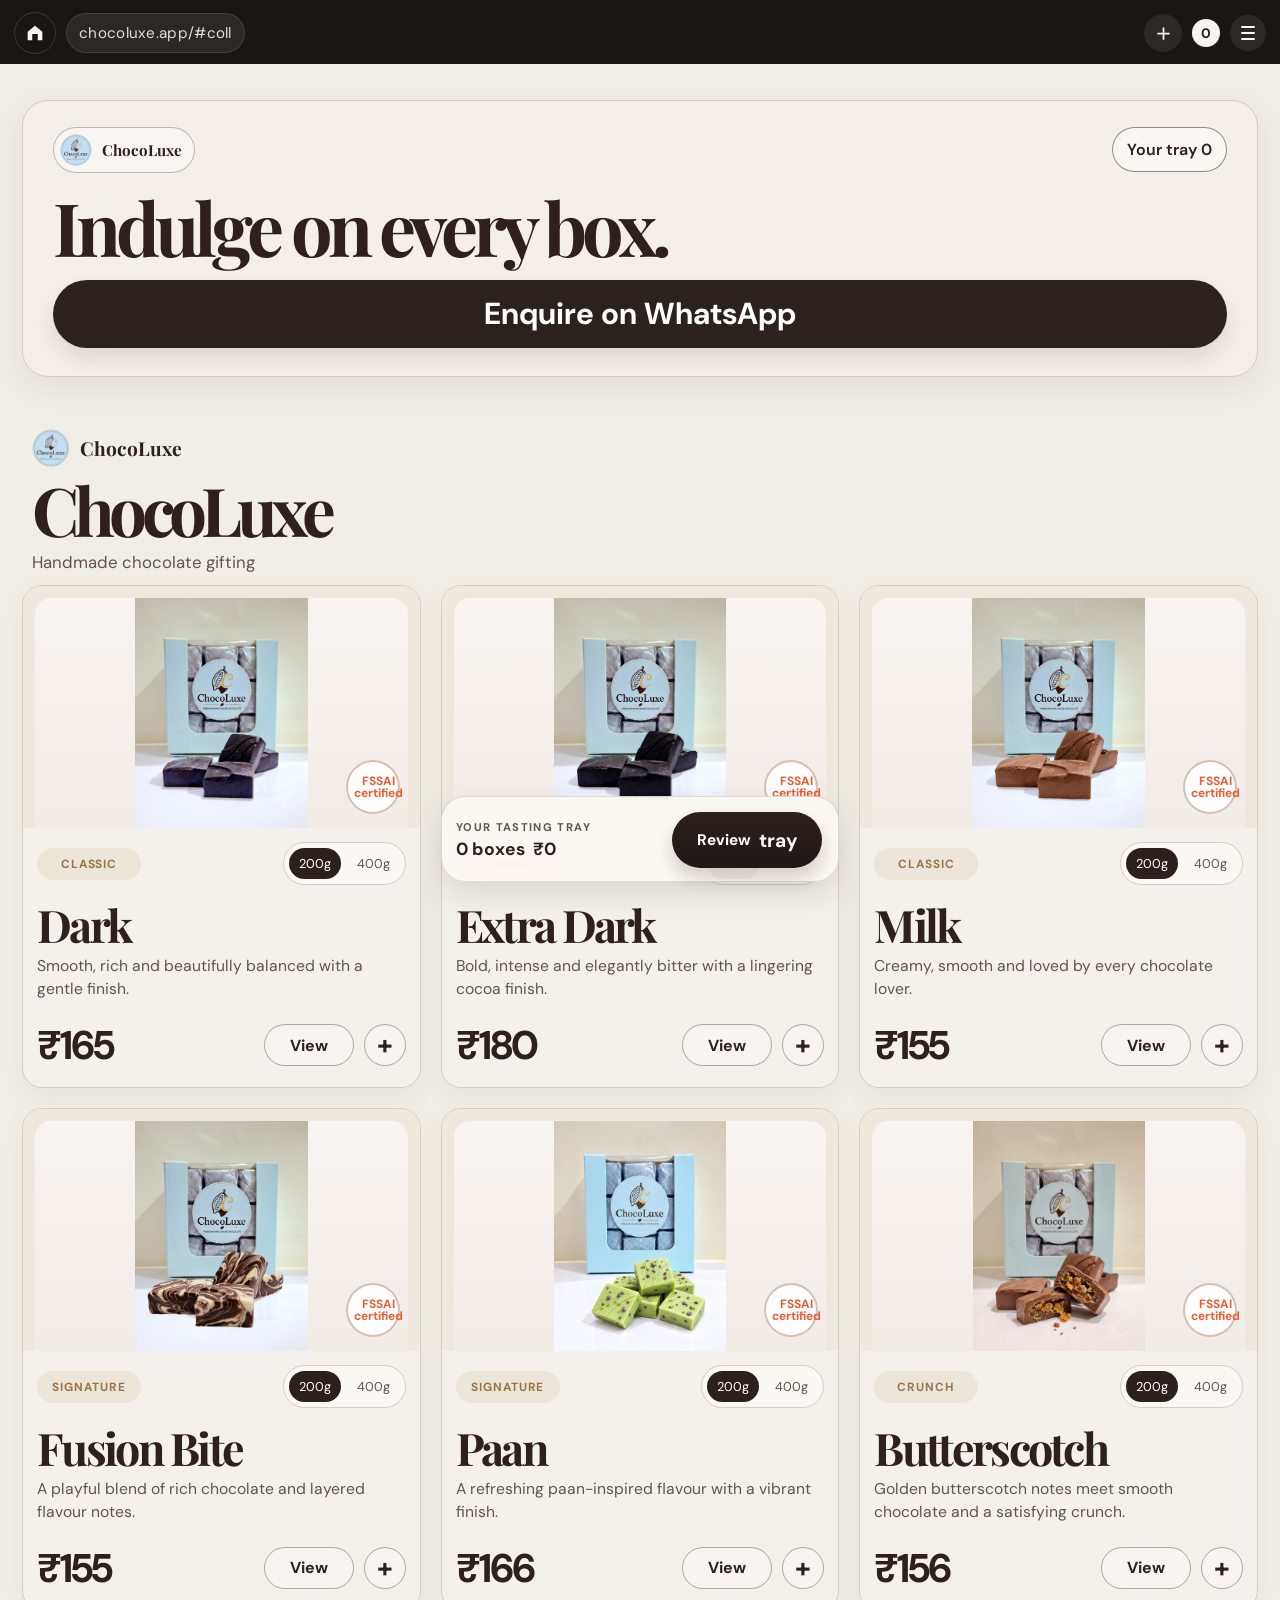
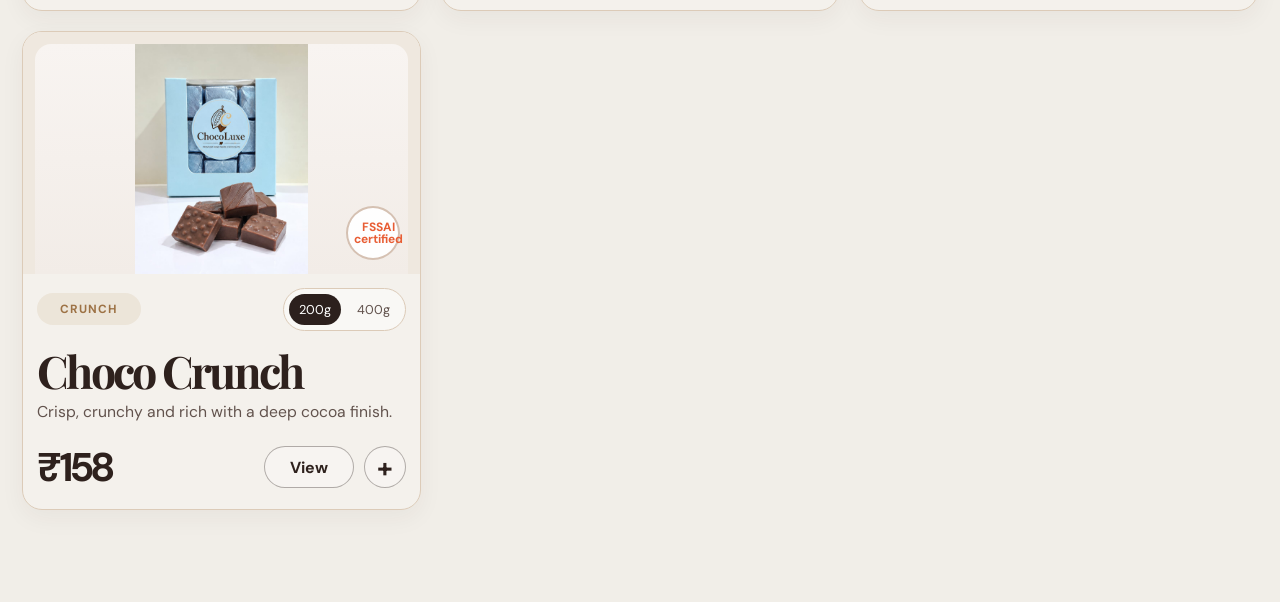
==== commit b8de9d91: "Apply ChocoLuxe storefront and product updates" ====
--- a/index.html
+++ b/index.html
@@ -1,74 +1,93 @@
 <!DOCTYPE html>
 <html lang="en">
-<head>
-  <meta charset="UTF-8">
-  <meta name="viewport" content="width=device-width, initial-scale=1">
-  <meta name="theme-color" content="#27-302019">
-  <link rel="icon" type="image/jpeg" href="IMG-20260826-WA0007.jpg">
-  <meta name="description" content="Discover seven ChocoLuxe handmade chocolate flavours, from creamy milk and dark classics to Paan, Butterscotch and Choco Crunch. Explore wholesale boxes and gifting enquiries.">
-  <title>ChocoLuxe | Seven flavours. A little everyday luxury.</title>
-  <!-- Existing Google Ads account configuration. Enquiries are not recorded as purchases. -->
-  <script async src="https://www.googletagmanager.com/gtag/js?id=AW-18479642680"></script>
-  <script>
-    window.dataLayer = window.dataLayer || [];
-    function gtag(){dataLayer.push(arguments);}
-    gtag('js', new Date());
-    gtag('config', 'AW-18479642680');
-  </script>
-  <link rel="preconnect" href="https://fonts.googleapis.com">
-  <link rel="preconnect" href="https://fonts.gstatic.com" crossorigin>
-  <link href="https://fonts.googleapis.com/css2?family=DM+Sans:wght@400;500;600;700&family=Playfair+Display:ital,wght@0,500;0,600;1,500&display=swap" rel="stylesheet">
-  <link rel="stylesheet" href="styles.css">
-  <script src="app.js" defer></script>
-</head>
-<body>
-  <a class="skip-link" href="#collection">Skip to the collection</a>
-  <div class="announcement">Small batches. Thoughtful gifts. A little everyday luxury.</div>
-  <header class="header" id="top">
-    <div class="scroll-progress" aria-hidden="true"></div>
-    <div class="shell header-inner">
-      <a class="brand" href="#top" aria-label="ChocoLuxe home"><img class="brand-logo" src="IMG-20260826-WA0007.jpg" width="1254" height="1254" alt="" fetchpriority="high"><span>Choco<span class="brand-gold">Luxe</span><small>HANDMADE CHOCOLATES</small></span></a>
-      <nav class="topnav" aria-label="Main navigation"><a href="#collection">Our chocolates</a><a href="#story">Our craft</a><a href="#order">Gifting &amp; wholesale</a></nav>
-      <button class="header-tray" id="headerTray" type="button" aria-label="View your tasting tray">Your tray <span id="headerCount">0</span></button>
+  <head>
+    <meta charset="UTF-8" />
+    <meta name="viewport" content="width=device-width, initial-scale=1.0" />
+    <meta name="description" content="ChocoLuxe Premium handmade chocolates" />
+    <title>ChocoLuxe</title>
+    <link rel="preconnect" href="https://fonts.googleapis.com" />
+    <link rel="preconnect" href="https://fonts.gstatic.com" crossorigin />
+    <link href="https://fonts.googleapis.com/css2?family=DM+Sans:wght@400;500;600;700&family=Playfair+Display:wght@600;700&display=swap" rel="stylesheet" />
+    <link rel="stylesheet" href="styles.css" />
+    <script src="app.js" defer></script>
+  </head>
+  <body>
+    <div class="mobile-shell">
+      <header class="topbar">
+        <div class="topbar-left">
+          <button class="icon-btn home-btn" type="button" aria-label="Home">
+            <svg viewBox="0 0 24 24" aria-hidden="true"><path d="M4 10.5 12 4l8 6.5V19a1 1 0 0 1-1 1h-4v-7H9v7H5a1 1 0 0 1-1-1v-8.5Z"/></svg>
+          </button>
+          <div class="topbar-search">chocoluxe.app/#coll</div>
+        </div>
+        <div class="topbar-right">
+          <button class="icon-btn add-btn" type="button" aria-label="Add item">
+            <svg viewBox="0 0 24 24" aria-hidden="true"><path d="M11 5h2v14h-2zm-6 6h14v2H5z"/></svg>
+          </button>
+          <div class="tray-pill" id="topTrayCount">0</div>
+          <button class="icon-btn menu-btn" type="button" aria-label="Menu">
+            <span></span><span></span><span></span>
+          </button>
+        </div>
+      </header>
+
+      <main class="page">
+        <section class="brand-panel">
+          <div class="brand-row">
+            <div class="brand-badge">
+              <img src="IMG-20260826-WA0007.jpg" alt="ChocoLuxe logo" />
+              <span>ChocoLuxe</span>
+            </div>
+            <button class="tray-button" id="trayButtonHome" type="button">Your tray 0</button>
+          </div>
+
+          <h1>Indulge on every box.</h1>
+          <a class="cta-button" href="#collection">Enquire on WhatsApp</a>
+        </section>
+
+        <section class="collection-section" id="collection">
+          <div class="collection-header">
+            <div class="mini-brand">
+              <img src="IMG-20260826-WA0007.jpg" alt="ChocoLuxe logo" />
+              <span>ChocoLuxe</span>
+            </div>
+            <h2>ChocoLuxe</h2>
+            <p>Handmade chocolate gifting</p>
+          </div>
+
+          <div id="productList" class="product-list" aria-live="polite"></div>
+        </section>
+
+        <section class="drawer-menu">
+          <div class="drawer-body">
+            <div class="menu-block">
+              <span class="menu-label">EXPLORE</span>
+              <a href="#collection">Collection</a>
+              <a href="#collection">Our craft</a>
+              <a href="#collection">Wholesale</a>
+            </div>
+            <div class="menu-block">
+              <span class="menu-label">CONTACT</span>
+              <a href="https://wa.me/919974157344" target="_blank" rel="noreferrer">WhatsApp enquiry</a>
+              <a href="#collection">FSSAI certified</a>
+            </div>
+          </div>
+        </section>
+      </main>
+
+      <div class="tray-bar" id="trayBar" role="status" aria-live="polite">
+        <div class="tray-copy">
+          <span class="tray-tag">YOUR TASTING TRAY</span>
+          <div class="tray-summary">
+            <strong id="trayCount">0 boxes</strong>
+            <span id="trayPrice">₹0</span>
+          </div>
+        </div>
+        <button class="tray-action" id="trayAction" type="button">
+          <span>Review</span>
+          <strong>tray</strong>
+        </button>
+      </div>
     </div>
-  </header>
-  <main>
-    <section class="hero shell" aria-labelledby="heroTitle">
-      <div class="hero-content"><p class="eyebrow"><span></span> The art of a little indulgence</p><h1 id="heroTitle">A little luxury.<br>A lot of <em>pleasure.</em></h1><p class="hero-copy">Some moments deserve more than ordinary. Meet our handmade chocolate collection — familiar favourites, playful flavours, and beautifully wrapped little joys.</p><div class="hero-actions"><a class="button primary" href="#collection">Find your favourite <span aria-hidden="true">↗</span></a><a class="text-link" href="#order">Gifting enquiries <span aria-hidden="true">→</span></a></div><div class="hero-stats"><div><strong>7</strong><span>flavours to fall for</span></div><div><strong>27-30</strong><span>pieces per box</span></div><div><strong>200g</strong><span>of little joys</span></div></div></div>
-      <div class="hero-visual"><div class="hero-photo"><button class="hero-photo-button" id="heroProduct" type="button" aria-label="Discover Butterscotch"><img id="heroImage" src="butterscoch.png" width="1792" height="2400" alt="ChocoLuxe butterscotch chocolate with golden crunchy pieces and its blue gift box" fetchpriority="high"></button></div><div class="hero-inset"><img src="pan.jpg" width="960" height="1280" alt="Green Paan chocolates with a ChocoLuxe gift box"><span>A fresh twist.<br><em>Meet Paan.</em></span></div><div class="seal" aria-label="Handmade, wrapped with care">Handmade<span>✧</span>with care</div>
-      <div class="hero-showcase" hidden><div><span class="showcase-kicker">IN THE SPOTLIGHT</span><p><strong id="heroName">Butterscotch</strong><span id="heroPrice">₹156 / box</span></p></div><div class="showcase-controls"><div class="showcase-dots" role="group" aria-label="Choose spotlight flavour"><button type="button" data-slide="0" aria-label="Show Butterscotch" aria-pressed="true"></button><button type="button" data-slide="1" aria-label="Show Paan Chocolate" aria-pressed="false"></button><button type="button" data-slide="2" aria-label="Show Fusion Bite" aria-pressed="false"></button></div><button id="nextSpotlight" type="button" aria-label="Next spotlight flavour">→</button></div></div></div>
-    </section>
-    <div class="benefit-strip"><div class="shell benefits"><span><b aria-hidden="true">✧</b> Hand-finished in small batches</span><span><b aria-hidden="true">◇</b> Individually wrapped pieces</span><span><b aria-hidden="true">✧</b> Made for sharing &amp; gifting</span><span><b aria-hidden="true">◇</b> Custom branding on request</span></div></div>
-    <section class="collection shell" id="collection" aria-labelledby="collectionTitle">
-      <div class="section-head"><div><p class="eyebrow">The ChocoLuxe collection</p><h2 id="collectionTitle">Pick your <em>pleasure.</em></h2></div><p>From smooth cocoa classics to a satisfying crunch. There’s a little joy for every mood.</p></div>
-      <div class="flavour-finder" id="flavourFinder" hidden>
-        <div class="finder-intro"><p class="eyebrow">A little help choosing</p><h3>What’s your chocolate mood?</h3><p>Pick a feeling. Find a flavour to fall for.</p></div>
-        <div class="finder-content"><div class="mood-options" role="group" aria-label="Choose your chocolate mood"><button type="button" data-mood="comfort" aria-pressed="true"><span aria-hidden="true">♡</span> Creamy comfort</button><button type="button" data-mood="bold" aria-pressed="false"><span aria-hidden="true">◆</span> Bold cocoa</button><button type="button" data-mood="adventure" aria-pressed="false"><span aria-hidden="true">✧</span> Something different</button><button type="button" data-mood="crunch" aria-pressed="false"><span aria-hidden="true">✳</span> Extra crunch</button></div><p class="finder-summary" id="finderSummary" role="status"></p><div class="finder-results" id="finderResults"></div></div>
-      </div>
-      <div class="collection-tools"><div class="filters" role="group" aria-label="Filter chocolates by collection"><button class="filter active" data-filter="all" aria-pressed="true" type="button">All flavours <span>07</span></button><button class="filter" data-filter="classic" aria-pressed="false" type="button">Cocoa Classics <span>03</span></button><button class="filter" data-filter="signature" aria-pressed="false" type="button">Signature Flavours <span>02</span></button><button class="filter" data-filter="crunch" aria-pressed="false" type="button">Crunch Collection <span>02</span></button></div><label class="sort-label">Sort by <select id="sortProducts"><option value="featured">Featured</option><option value="price-asc">Price: low to high</option><option value="price-desc">Price: high to low</option></select></label></div>
-      <div class="collection-meta"><p id="resultCount" role="status">Showing all 7 flavours</p><p>Wholesale prices · per 200g box</p></div>
-      <div class="products" id="products">
-        <article class="product" data-id="milk" data-type="classic" data-price="155"><div class="product-photo"><button class="photo-open" type="button" aria-label="Discover Milk Chocolate"><img src="milk.png" width="896" height="1194" alt="Creamy milk chocolate pieces and ChocoLuxe gift box" loading="lazy"><span class="badge">The gentle classic</span></button></div><div class="product-body"><p class="product-category">Cocoa Classics</p><h3>Milk Chocolate</h3><p class="product-note">Creamy, mellow and made to share.</p><div class="product-foot"><div><strong class="price">₹155</strong><span class="unit"> / box</span></div><div class="product-actions"><button class="quick" type="button" aria-label="View Milk Chocolate">Discover <span aria-hidden="true">↗</span></button><button class="quick-add" type="button" aria-label="Add one Milk Chocolate box to tray"><span aria-hidden="true">+</span></button></div></div></div></article>
-        <article class="product" data-id="dark" data-type="classic" data-price="165"><div class="product-photo"><button class="photo-open" type="button" aria-label="Discover Dark Chocolate"><img src="dark.png" width="896" height="1195" alt="Dark chocolate pieces and ChocoLuxe gift box" loading="lazy"><span class="badge">Deep &amp; balanced</span></button></div><div class="product-body"><p class="product-category">Cocoa Classics</p><h3>Dark Chocolate</h3><p class="product-note">Smooth cocoa with a deeper character.</p><div class="product-foot"><div><strong class="price">₹165</strong><span class="unit"> / box</span></div><div class="product-actions"><button class="quick" type="button" aria-label="View Dark Chocolate">Discover <span aria-hidden="true">↗</span></button><button class="quick-add" type="button" aria-label="Add one Dark Chocolate box to tray"><span aria-hidden="true">+</span></button></div></div></div></article>
-        <article class="product" data-id="extra-dark" data-type="classic" data-price="180"><div class="product-photo"><button class="photo-open" type="button" aria-label="Discover Extra Dark"><img src="extra dark.png" width="896" height="1194" alt="Extra dark chocolate pieces and ChocoLuxe gift box" loading="lazy"><span class="badge">For the cocoa lover</span></button></div><div class="product-body"><p class="product-category">Cocoa Classics</p><h3>Extra Dark</h3><p class="product-note">Bold cocoa. A long, luxurious finish.</p><div class="product-foot"><div><strong class="price">₹180</strong><span class="unit"> / box</span></div><div class="product-actions"><button class="quick" type="button" aria-label="View Extra Dark Chocolate">Discover <span aria-hidden="true">↗</span></button><button class="quick-add" type="button" aria-label="Add one Extra Dark box to tray"><span aria-hidden="true">+</span></button></div></div></div></article>
-        <article class="product" data-id="fusion" data-type="signature" data-price="155"><div class="product-photo"><button class="photo-open" type="button" aria-label="Discover Fusion Bite"><img src="fusion bite.png" width="896" height="1194" alt="Marbled Fusion Bite chocolates and ChocoLuxe gift box" loading="lazy"><span class="badge">A playful swirl</span></button></div><div class="product-body"><p class="product-category">Signature Flavours</p><h3>Fusion Bite</h3><p class="product-note">A creamy swirl with a striking finish.</p><div class="product-foot"><div><strong class="price">₹155</strong><span class="unit"> / box</span></div><div class="product-actions"><button class="quick" type="button" aria-label="View Fusion Bite">Discover <span aria-hidden="true">↗</span></button><button class="quick-add" type="button" aria-label="Add one Fusion Bite box to tray"><span aria-hidden="true">+</span></button></div></div></div></article>
-        <article class="product" data-id="paan" data-type="signature" data-price="166"><div class="product-photo"><button class="photo-open" type="button" aria-label="Discover Paan Chocolate"><img src="pan.jpg" width="960" height="1280" alt="Green Paan flavoured chocolates and ChocoLuxe gift box" loading="lazy"><span class="badge new">New flavour</span></button></div><div class="product-body"><p class="product-category">Signature Flavours</p><h3>Paan Chocolate</h3><p class="product-note">A familiar paan flavour, a delightful twist.</p><div class="product-foot"><div><strong class="price">₹166</strong><span class="unit"> / box</span></div><div class="product-actions"><button class="quick" type="button" aria-label="View Paan Chocolate">Discover <span aria-hidden="true">↗</span></button><button class="quick-add" type="button" aria-label="Add one Paan Chocolate box to tray"><span aria-hidden="true">+</span></button></div></div></div></article>
-        <article class="product" data-id="butterscotch" data-type="crunch" data-price="156"><div class="product-photo"><button class="photo-open" type="button" aria-label="Discover Butterscotch"><img src="butterscoch.png" width="1792" height="2400" alt="Butterscotch chocolate with golden crunchy pieces and ChocoLuxe gift box" loading="lazy"><span class="badge new">New flavour</span></button></div><div class="product-body"><p class="product-category">Crunch Collection</p><h3>Butterscotch</h3><p class="product-note">Golden butterscotch. A lovely little crunch.</p><div class="product-foot"><div><strong class="price">₹156</strong><span class="unit"> / box</span></div><div class="product-actions"><button class="quick" type="button" aria-label="View Butterscotch">Discover <span aria-hidden="true">↗</span></button><button class="quick-add" type="button" aria-label="Add one Butterscotch box to tray"><span aria-hidden="true">+</span></button></div></div></div></article>
-        <article class="product" data-id="choco-crunch" data-type="crunch" data-price="158"><div class="product-photo"><button class="photo-open" type="button" aria-label="Discover Choco Crunch"><img src="choco crunch.jpg" width="960" height="1280" alt="Choco Crunch chocolate pieces and ChocoLuxe gift box" loading="lazy"><span class="badge new">New flavour</span></button></div><div class="product-body"><p class="product-category">Crunch Collection</p><h3>Choco Crunch</h3><p class="product-note">Chocolate comfort with a crisp bite.</p><div class="product-foot"><div><strong class="price">₹158</strong><span class="unit"> / box</span></div><div class="product-actions"><button class="quick" type="button" aria-label="View Choco Crunch">Discover <span aria-hidden="true">↗</span></button><button class="quick-add" type="button" aria-label="Add one Choco Crunch box to tray"><span aria-hidden="true">+</span></button></div></div></div></article>
-        <aside class="collection-card"><span class="decorative-star" aria-hidden="true">✳</span><p class="eyebrow">A box for every occasion</p><h3>Good taste.<br>Great gifting.</h3><p>Curate a flavour selection for your team, your shelves, or someone special.</p><a class="text-link" href="#order">Let’s make it yours <span aria-hidden="true">↗</span></a></aside>
-      </div>
-      <noscript><p class="pricing-note">To build a tasting tray, enable JavaScript. You can also <a href="https://wa.me/919974157344">enquire on WhatsApp</a> about any flavour.</p></noscript>
-      <p class="pricing-note">Prices shown are wholesale prices per box. Add your favourites to a tasting tray to enquire about quantities, packaging and delivery.</p>
-    </section>
-    <section class="story" id="story" aria-labelledby="storyTitle"><div class="shell story-grid"><div class="story-image"><img src="fusion bite.png" width="896" height="1194" alt="Hand-finished marbled Fusion Bite chocolates" loading="lazy"><span>Little details. Lasting impressions.</span></div><div class="story-content"><p class="eyebrow">The ChocoLuxe way</p><h2 id="storyTitle">Made by hand.<br>Given with <em>heart.</em></h2><p>We make small batches, take our time with the finish, and wrap each piece like it’s already part of someone’s special day. Because the best gifts are the ones you want to keep a little of for yourself.</p><div class="story-points"><div><strong>Thoughtfully finished</strong><span>Care in every piece, from the first pour to the final wrap.</span></div><div><strong>Beautifully presented</strong><span>27-30 individually wrapped pieces in each 200g box.</span></div></div><a class="text-link" href="#order">Create a thoughtful gift <span aria-hidden="true">↗</span></a></div></div></section>
-    <section class="details shell" aria-labelledby="detailsTitle"><div><p class="eyebrow">The little details</p><h2 id="detailsTitle">Everything in the box.</h2></div><div class="detail-list"><div><strong>27-30 pieces / 200g</strong><p>A box made to share, gift or display.</p></div><div><strong>₹155–₹180</strong><p>Wholesale prices across seven flavours.</p></div><div><strong>Store with care</strong><p>Keep sealed in a cool, dry place away from direct sunlight. Follow the pack’s best-before date.</p></div></div></section>
-    <section class="order shell" id="order" aria-labelledby="orderTitle"><div class="order-panel"><div><p class="eyebrow">For celebrations, teams &amp; retail shelves</p><h2 id="orderTitle">A thoughtful gift starts<br>with a <em>conversation.</em></h2><p>Corporate gifting, wholesale orders or a personal celebration — tell us your quantity and occasion. We’ll help with the flavour mix and packaging.</p><div class="occasion-tags"><span>Corporate gifting</span><span>Wholesale</span><span>Celebrations</span></div></div><div class="order-action"><a class="button primary" href="https://wa.me/919974157344?text=Hello%20ChocoLuxe%2C%20I%20would%20like%20to%20enquire%20about%20gifting%20or%20wholesale%20chocolates." target="_blank" rel="noopener">Enquire on WhatsApp <span aria-hidden="true">↗</span></a><span>Let’s find your perfect flavour mix.</span></div></div></section>
-  </main>
-  <footer class="shell"><div class="footer-main"><div><a class="brand footer-brand" href="#top" aria-label="ChocoLuxe home"><img class="brand-logo" src="IMG-20260826-WA0007.jpg" width="1254" height="1254" alt="" loading="lazy"><span>Choco<span class="brand-gold">Luxe</span><small>HANDMADE WITH CARE</small></span></a><p>Handmade chocolates.<br>Small moments, beautifully made.</p></div><div><h2>Explore</h2><a href="#collection">Our chocolates</a><a href="#story">Our craft</a><a href="#order">Gifting &amp; wholesale</a></div><div><h2>Get in touch</h2><a href="tel:+919974157344">+91 99741 57344</a><a href="tel:+918320457503">+91 83204 57503</a><a href="mailto:chocoluxe0129@gmail.com">chocoluxe0129@gmail.com</a></div><div class="footer-signoff">For the love<br>of <em>little joys.</em><a href="#top">Back to top ↑</a></div></div><div class="footer-bottom"><span>© 2026 ChocoLuxe. All rights reserved.</span><span>Handmade with care. Shared with love.</span></div></footer>
-  <div class="tray" id="tray" hidden><div><span class="tray-label">YOUR TASTING TRAY</span><p id="traySummary" role="status"></p></div><button class="button primary" id="trayButton" type="button">Review order <span aria-hidden="true">→</span></button></div>
-  <dialog id="productDialog" class="product-dialog" aria-labelledby="modalTitle"><button class="close" type="button" data-close aria-label="Close product details">×</button><div class="modal-layout"><img id="modalImage" alt=""><div class="modal-content"><p id="modalCategory" class="eyebrow"></p><h2 id="modalTitle"></h2><p id="modalCopy"></p><p class="modal-price"><strong id="modalPrice"></strong><span> / 200g box · wholesale</span></p><p class="modal-pack">27-30 individually wrapped pieces</p><div class="qty"><span>Boxes</span><button id="minus" type="button" aria-label="Decrease boxes">−</button><output id="qtyValue" aria-live="polite">1</output><button id="plus" type="button" aria-label="Increase boxes">+</button></div><button class="button primary" id="addButton" type="button">Add to tasting tray <span aria-hidden="true">+</span></button><p class="modal-hint">Build your selection, then enquire on WhatsApp.</p></div></div></dialog>
-  <dialog id="trayDialog" class="tray-dialog" aria-labelledby="trayTitle"><button class="close" type="button" data-close aria-label="Close tasting tray">×</button><p class="eyebrow">A little joy, picked by you</p><h2 id="trayTitle">Your tasting tray.</h2><div id="trayItems"></div><div class="tray-subtotal"><span>Product subtotal</span><strong id="traySubtotal">₹0</strong></div><p class="modal-hint">Wholesale product prices. Delivery and packaging requirements will be confirmed with your enquiry.</p><a class="button primary" id="whatsappOrder" href="https://wa.me/919974157344" target="_blank" rel="noopener">Send enquiry on WhatsApp <span aria-hidden="true">↗</span></a><button class="continue-shopping" type="button" data-close>Continue exploring</button></dialog>
-  <div class="toast" id="trayToast" hidden><span id="toastMessage" role="status"></span><button id="toastReview" type="button">View tray →</button></div>
-  <div class="sr-only" id="announcement" role="status" aria-live="polite"></div>
-</body>
+  </body>
 </html>
--- a/styles.css
+++ b/styles.css
@@ -1,143 +1,466 @@
-:root{--ink:#302019;--muted:#75675d;--paper:#faf7f0;--cream:#fffdf8;--line:#e6dfd1;--gold:#916c31;--light-gold:#dfbd79;--sage:#edf0e3;--serif:'Playfair Display',Georgia,serif;--sans:'DM Sans',Arial,sans-serif}
-*{box-sizing:border-box}body{margin:0;background:var(--paper);color:var(--ink);font-family:var(--sans);font-size:15px;line-height:1.6}html{scroll-behavior:smooth;scroll-padding-top:100px}body:has(dialog[open]){overflow:hidden}h1,h2,h3,p{margin:0}a{color:inherit;text-decoration:none}button,select{font:inherit;color:inherit}button,a,select{-webkit-tap-highlight-color:transparent}button{cursor:pointer}img{display:block;max-width:100%;height:auto}button{border:0}button:focus-visible,a:focus-visible,select:focus-visible{outline:3px solid var(--gold);outline-offset:5px}em{font-weight:500;color:var(--gold)}[hidden]{display:none!important}.shell{width:min(1280px,100% - 96px);margin-inline:auto}.sr-only{position:absolute;width:1px;height:1px;padding:0;overflow:hidden;clip:rect(0,0,0,0);white-space:nowrap}.skip-link{position:fixed;top:10px;left:10px;z-index:40;padding:10px 18px;background:var(--ink);color:white;transform:translateY(-180%)}.skip-link:focus{transform:none}.announcement{background:var(--ink);color:#f2e7d3;text-align:center;padding:9px 20px;font-size:11px;letter-spacing:.09em}.header{border-bottom:1px solid var(--line);background:var(--paper)}.header-inner{height:98px;display:flex;align-items:center;justify-content:space-between;gap:25px}.brand{display:flex;align-items:center;gap:10px;font:500 29px/1 var(--serif);letter-spacing:-.05em}.brand small{display:block;font:8px/1.5 var(--sans);letter-spacing:.23em;margin-top:8px}.brand-gold{color:var(--gold)}.brand-mark{border:1px solid var(--gold);width:43px;height:50px;border-radius:50%;display:grid;place-items:center;font-size:30px;color:var(--gold);font-style:italic}.topnav{display:flex;gap:32px;font-size:12px}.topnav a:hover,.text-link:hover{color:var(--gold)}.header-tray{display:flex;align-items:center;gap:10px;background:transparent;font-size:12px;white-space:nowrap}.header-tray span{display:grid;place-items:center;min-width:26px;height:26px;background:var(--ink);color:var(--cream);border-radius:50%;font-size:10px}
-.hero{display:grid;grid-template-columns:1.05fr 1fr;gap:75px;align-items:center;padding-block:66px 80px}.eyebrow{font-size:10px;letter-spacing:.16em;text-transform:uppercase;font-weight:600;color:var(--gold);margin-bottom:22px}.hero .eyebrow{display:flex;align-items:center;gap:10px}.hero .eyebrow span{width:21px;height:1px;background:var(--gold)}.hero h1{font:500 clamp(48px,5.7vw,82px)/1.08 var(--serif);letter-spacing:-.045em}.hero-copy{color:var(--muted);font-size:14px;line-height:1.9;max-width:415px;margin-top:25px}.hero-actions{display:flex;align-items:center;gap:26px;margin-top:30px}.button{display:inline-flex;align-items:center;justify-content:center;gap:24px;padding:16px 22px;font-size:12px;font-weight:500;line-height:1.4;border-radius:4px;transition:background .2s,transform .2s}.primary{color:var(--cream);background:var(--ink)}.primary:hover{background:#51372a;transform:translateY(-2px)}.button span{font-size:19px;line-height:1}.text-link{display:inline-flex;gap:18px;align-items:center;font-size:12px;border-bottom:1px solid #b9aa91;padding-bottom:4px}.hero-stats{display:flex;gap:30px;margin-top:45px;padding-top:26px;border-top:1px solid var(--line);max-width:420px}.hero-stats div+div{border-left:1px solid var(--line);padding-left:28px}.hero-stats strong{font:500 26px var(--serif);display:block}.hero-stats span{font-size:10px;color:var(--muted);display:block;margin-top:5px}.hero-visual{position:relative;padding:0 36px 35px 0}.hero-photo{position:relative;overflow:hidden;border-radius:150px 150px 8px 8px;border:7px solid #efe6d6}.hero-photo img{width:100%;aspect-ratio:3/4;object-fit:cover}.photo-caption{position:absolute;bottom:0;left:0;right:0;padding:30px 12px 15px;text-align:center;color:#fff;font-size:8px;letter-spacing:.15em;background:linear-gradient(transparent,rgba(48,32,25,.8))}.hero-inset{position:absolute;right:-2px;bottom:-5px;display:flex;align-items:center;gap:16px;background:var(--cream);box-shadow:0 12px 40px #30201915;padding:9px 18px 9px 9px;border:1px solid var(--line);border-radius:5px}.hero-inset img{height:125px;width:94px;object-fit:cover;border-radius:3px}.hero-inset span{font-size:11px;line-height:1.8}.hero-inset em{font:500 21px var(--serif)}.seal{position:absolute;top:25px;right:0;width:98px;height:98px;display:flex;flex-direction:column;align-items:center;justify-content:center;border-radius:50%;background:var(--ink);color:var(--light-gold);font-size:9px;letter-spacing:.1em;text-transform:uppercase;transform:rotate(12deg);outline:1px solid var(--light-gold);outline-offset:-6px}.seal span{font-size:25px;line-height:1.3}.benefit-strip{border-block:1px solid var(--line);background:#f3eee3}.benefits{display:flex;justify-content:space-between;gap:20px;padding-block:20px;font-size:11px;color:var(--muted)}.benefits span{display:flex;align-items:center;gap:10px}.benefits b{color:var(--gold);font-size:18px;font-weight:400}
-.collection{padding-block:83px 76px}.section-head{display:flex;justify-content:space-between;align-items:end;gap:40px;margin-bottom:35px}.section-head .eyebrow{margin-bottom:14px}h2{font:500 clamp(32px,4vw,51px)/1.15 var(--serif);letter-spacing:-.03em}.section-head>p{color:var(--muted);font-size:13px;line-height:1.8;max-width:290px}.collection-tools{display:flex;align-items:center;justify-content:space-between;gap:20px;border-bottom:1px solid var(--line);padding-bottom:18px}.filters{display:flex;gap:7px;flex-wrap:wrap}.filter{background:transparent;border:1px solid var(--line);padding:10px 14px;border-radius:25px;font-size:11px;white-space:nowrap;transition:background .2s}.filter span{margin-left:6px;opacity:.65;font-size:9px}.filter.active{background:var(--ink);border-color:var(--ink);color:var(--cream)}.filter:not(.active):hover{background:#eee5d5}.sort-label{font-size:10px;color:var(--muted);display:flex;align-items:center;gap:8px;white-space:nowrap}.sort-label select{background:transparent;border:0;padding:10px 5px;font-size:11px;max-width:145px}.collection-meta{display:flex;justify-content:space-between;color:var(--muted);font-size:10px;padding-block:18px}.products{display:grid;grid-template-columns:repeat(4,minmax(0,1fr));gap:25px 20px}.product{overflow:hidden;border:1px solid var(--line);border-radius:8px;background:var(--cream);transition:box-shadow .25s,transform .25s}.product:hover{transform:translateY(-4px);box-shadow:0 12px 30px #30201912}.product-photo{position:relative;overflow:hidden;background:#ece6da}.product-photo img{width:100%;aspect-ratio:3/4;object-fit:cover;transition:transform .5s}.product:hover .product-photo img{transform:scale(1.035)}.badge{position:absolute;top:13px;left:12px;background:#fffdf8ed;border-radius:20px;padding:5px 10px;font-size:8px;letter-spacing:.03em}.badge.new{background:#edf0e3;color:#445039}.product-body{padding:19px 17px}.product-category{font-size:8px;letter-spacing:.13em;text-transform:uppercase;color:var(--gold);margin-bottom:7px}.product h3{font:500 22px/1.25 var(--serif);letter-spacing:-.03em}.product-note{font-size:11px;color:var(--muted);line-height:1.7;min-height:38px;margin-block:9px 18px}.product-foot{border-top:1px solid var(--line);padding-top:13px;display:flex;align-items:center;justify-content:space-between;gap:10px}.price{font-size:19px;font-weight:500;letter-spacing:-.04em}.unit{font-size:10px;color:var(--muted)}.quick{display:flex;align-items:center;gap:7px;background:none;font-size:10px;padding:8px 0}.quick span{font-size:17px;color:var(--gold)}.quick:hover{color:var(--gold)}.collection-card{border:1px solid #dfe2d5;border-radius:8px;padding:32px 24px;display:flex;flex-direction:column;justify-content:center;align-items:start;background:var(--sage)}.decorative-star{font-size:50px;line-height:1.2;color:#7a8469;margin-bottom:30px}.collection-card .eyebrow{font-size:8px;margin-bottom:14px}.collection-card h3{font:500 34px/1.15 var(--serif);letter-spacing:-.04em}.collection-card>p:not(.eyebrow){color:var(--muted);font-size:12px;margin-block:20px 30px}.pricing-note{font-size:11px;color:var(--muted);margin-top:23px}.pricing-note a{text-decoration:underline}
-.story{background:var(--ink);color:var(--cream);padding-block:76px}.story-grid{display:grid;grid-template-columns:.9fr 1fr;gap:100px;align-items:center}.story-image{position:relative}.story-image img{width:100%;max-height:510px;object-fit:cover;object-position:center 65%;border-radius:6px}.story-image>span{position:absolute;bottom:20px;left:20px;right:20px;padding:12px 15px;color:var(--ink);background:#fffdf8ea;font:italic 16px var(--serif);text-align:center;border-radius:3px}.story .eyebrow,.story em,.story .text-link{color:var(--light-gold)}.story h2{font-size:clamp(36px,4vw,54px)}.story-content>p:not(.eyebrow){color:#ccbeb2;font-size:13px;line-height:1.9;margin-block:25px 30px}.story-points{display:grid;grid-template-columns:1fr 1fr;gap:25px;margin-bottom:30px}.story-points div{border-top:1px solid #655247;padding-top:18px}.story-points strong{display:block;font:500 18px var(--serif);margin-bottom:10px}.story-points span{font-size:11px;color:#c3b3a7;line-height:1.8;display:block}.details{padding-block:66px;display:grid;grid-template-columns:.9fr 1.3fr;gap:70px;border-bottom:1px solid var(--line)}.details .eyebrow{margin-bottom:13px}.details h2{font-size:34px}.detail-list{display:grid;grid-template-columns:repeat(3,1fr);gap:28px}.detail-list strong{font:500 19px var(--serif)}.detail-list p{font-size:11px;color:var(--muted);margin-top:12px;line-height:1.8}.order{padding-block:66px 75px}.order-panel{background:#efe7d8;border:1px solid #e3d6be;border-radius:10px;padding:45px 47px;display:flex;justify-content:space-between;align-items:center;gap:40px}.order h2{font-size:40px}.order-panel p:not(.eyebrow){font-size:12px;color:var(--muted);max-width:530px;margin-block:20px}.occasion-tags{display:flex;gap:10px;flex-wrap:wrap}.occasion-tags span{border:1px solid #d3c5ae;padding:5px 11px;border-radius:15px;font-size:9px;color:var(--muted)}.order-action{flex-shrink:0;text-align:center}.order-action>span{display:block;font-size:10px;color:var(--muted);margin-top:13px}.footer-main{display:grid;grid-template-columns:1.2fr .8fr 1fr 1fr;gap:30px;padding-block:45px;border-top:1px solid var(--line)}.footer-brand{display:block}.footer-main p{font-size:11px;color:var(--muted);margin-top:15px}.footer-main h2{font:600 9px var(--sans);letter-spacing:.15em;text-transform:uppercase;margin:5px 0 18px;color:var(--gold)}.footer-main>div>a:not(.brand){display:block;font-size:11px;color:var(--muted);margin-top:8px;overflow-wrap:anywhere}.footer-signoff{font:500 29px/1.2 var(--serif)}.footer-signoff a{margin-top:18px!important}.footer-bottom{display:flex;justify-content:space-between;gap:20px;border-top:1px solid var(--line);padding-block:20px 100px;font-size:10px;color:var(--muted)}
-.tray{position:fixed;bottom:20px;left:50%;transform:translateX(-50%);width:min(540px,calc(100% - 32px));background:var(--cream);border:1px solid var(--line);border-radius:8px;box-shadow:0 8px 45px #30201926;display:flex;align-items:center;justify-content:space-between;gap:18px;padding:12px 15px;z-index:5}.tray-label{font-size:8px;letter-spacing:.14em;color:var(--gold)}.tray p{font-size:12px;margin-top:3px}.tray .button{padding:13px 16px;font-size:11px;gap:15px}dialog{border:1px solid var(--line);border-radius:10px;background:var(--cream);color:var(--ink);padding:0;max-height:calc(100dvh - 40px);width:calc(100% - 40px);overflow-y:auto;box-shadow:0 20px 90px #0004}dialog::backdrop{background:rgba(28,20,16,.65);backdrop-filter:blur(5px)}.product-dialog{max-width:800px}.close{position:absolute;top:12px;right:12px;width:36px;height:36px;border-radius:50%;background:var(--cream);box-shadow:0 1px 12px #30201915;font-size:25px;line-height:1;z-index:1}.modal-layout{display:grid;grid-template-columns:1fr 1fr}.modal-layout>img{width:100%;height:100%;object-fit:cover;min-height:440px}.modal-content{padding:53px 30px 32px;align-self:center}.modal-content .eyebrow{font-size:9px;margin-bottom:12px}.modal-content h2{font-size:34px}.modal-content>p:not(.eyebrow,.modal-price,.modal-pack,.modal-hint){color:var(--muted);font-size:13px;margin-top:17px}.modal-price{margin-top:25px}.modal-price strong{font-size:25px;font-weight:500}.modal-price span{font-size:10px;color:var(--muted)}.modal-pack{font-size:10px;color:var(--muted);margin-top:5px}.qty{display:flex;align-items:center;gap:14px;margin-block:24px}.qty>span{font-size:12px;margin-right:auto}.qty button{border:1px solid var(--line);background:transparent;border-radius:4px;width:35px;height:35px;font-size:19px}.qty output{min-width:20px;text-align:center;font-size:13px}.qty button:disabled{opacity:.35;cursor:default}.modal-content .primary{width:100%}.modal-hint{font-size:10px;color:var(--muted);line-height:1.8;margin-top:15px}.tray-dialog{max-width:540px;padding:35px 28px}.tray-dialog>.eyebrow{margin-bottom:12px;margin-right:25px}.tray-dialog h2{font-size:35px;margin-bottom:24px}.tray-item{display:grid;grid-template-columns:53px 1fr auto;gap:13px;border-top:1px solid var(--line);padding-block:16px;align-items:center}.tray-item img{width:53px;height:70px;object-fit:cover;border-radius:4px}.tray-item h3{font:500 19px var(--serif)}.tray-item p{font-size:10px;color:var(--muted);margin-top:5px}.tray-item .qty{margin:9px 0 0;gap:7px}.tray-item .qty button{width:26px;height:26px;font-size:15px}.remove-item{color:var(--muted);background:none;font-size:10px;text-decoration:underline;padding:5px 0;display:block;margin-left:auto}.tray-item-total{font-size:13px;text-align:right}.tray-subtotal{display:flex;justify-content:space-between;border-top:1px solid var(--line);padding-top:20px;font-size:13px}.tray-subtotal strong{font-size:20px;font-weight:500}.tray-dialog>.primary{width:100%;margin-top:23px}.continue-shopping{display:block;text-align:center;background:none;font-size:11px;margin:18px auto 0}.tray-empty{font-size:13px;color:var(--muted);padding-block:10px 25px}
-@media(min-width:1500px){.hero{gap:100px}.hero h1{font-size:84px}}
-@media(max-width:1100px){.shell{width:calc(100% - 64px)}.hero{gap:40px}.hero-actions{gap:18px;flex-wrap:wrap}.hero h1{font-size:60px}.hero-stats{gap:20px}.hero-stats div+div{padding-left:20px}.topnav{gap:22px}.products{grid-template-columns:repeat(3,minmax(0,1fr))}.collection-tools{align-items:start;flex-direction:column;gap:8px}.collection-card{min-height:330px}.story-grid{gap:50px}.details{gap:35px}.detail-list{gap:20px}.order-panel{padding:35px}.order h2{font-size:34px}}
-@media(max-width:760px){html{scroll-padding-top:25px}.shell{width:calc(100% - 40px)}.announcement{font-size:9px;padding-block:8px}.header-inner{height:82px;flex-wrap:wrap;gap:12px}.brand{font-size:25px}.brand-mark{width:35px;height:41px;font-size:25px}.brand small{font-size:7px}.topnav{order:3;width:100%;justify-content:center;gap:27px;padding-bottom:17px;font-size:10px}.header-inner{height:auto;padding-top:18px}.header-tray{font-size:11px}.hero{grid-template-columns:1fr;padding-block:42px 60px;gap:38px}.hero h1{font-size:clamp(47px,9vw,65px)}.hero .eyebrow{font-size:9px}.hero-copy{max-width:500px;font-size:13px}.hero-actions{flex-wrap:nowrap}.hero-stats{margin-top:32px;max-width:100%}.hero-visual{width:min(470px,100%);justify-self:center;padding-right:24px}.hero-photo{border-radius:120px 120px 6px 6px}.hero-photo img{aspect-ratio:4/5}.hero-inset{right:0}.seal{width:84px;height:84px;font-size:8px;top:22px}.benefits{display:grid;grid-template-columns:1fr 1fr;gap:13px 22px;font-size:9px}.benefits span{gap:7px}.collection{padding-block:55px}.section-head{align-items:start;flex-direction:column;gap:18px;margin-bottom:25px}.section-head>p{max-width:360px;font-size:12px}.products{grid-template-columns:repeat(2,minmax(0,1fr));gap:18px 14px}.filters{gap:7px}.filter{font-size:10px;padding:9px 12px}.collection-tools{gap:12px}.collection-meta{font-size:9px;gap:18px}.product-body{padding:16px 13px}.product h3{font-size:21px}.product-note{font-size:10px;min-height:34px}.product-foot{gap:5px;flex-wrap:wrap}.quick{font-size:10px}.price{font-size:18px}.badge{font-size:7px;left:8px;top:9px;padding:5px 8px}.collection-card{padding:24px 20px;min-height:0}.collection-card h3{font-size:29px}.decorative-star{font-size:35px;margin-bottom:25px}.collection-card>p:not(.eyebrow){font-size:11px;margin-block:18px}.collection-card .text-link{font-size:10px;gap:10px}.pricing-note{font-size:10px}.story{padding-block:45px}.story-grid{grid-template-columns:1fr;gap:35px}.story-image{max-width:500px}.story-image img{max-height:370px}.story-points{gap:20px}.story-content>p:not(.eyebrow){font-size:12px}.details{grid-template-columns:1fr;padding-block:45px;gap:28px}.detail-list{gap:20px}.detail-list strong{font-size:17px}.detail-list p{font-size:10px}.order{padding-block:45px}.order-panel{padding:30px 24px;flex-direction:column;align-items:start;gap:25px}.order h2{font-size:32px}.order-action{text-align:left}.order-action>span{font-size:9px}.footer-main{grid-template-columns:1fr 1fr;gap:32px;padding-block:32px}.footer-signoff{font-size:26px}.footer-main>div>a:not(.brand){font-size:10px}.footer-bottom{font-size:9px;flex-direction:column;gap:8px;padding-bottom:110px}.modal-layout{grid-template-columns:1fr}.modal-layout>img{min-height:0;height:230px;object-position:center 65%}.modal-content{padding:25px}.product-dialog{max-width:430px}.modal-content h2{font-size:30px}.modal-content>p:not(.eyebrow,.modal-price,.modal-pack,.modal-hint){font-size:12px}.modal-price{margin-top:18px}.qty{margin-block:18px}.modal-hint{font-size:9px}}
-@media(max-width:380px){.shell{width:calc(100% - 32px)}.hero h1{font-size:46px}.hero-actions{gap:15px;flex-wrap:wrap}.hero-stats{gap:14px}.hero-stats div+div{padding-left:14px}.hero-stats span{font-size:9px}.product h3{font-size:19px}.product-category{font-size:7px}.product-foot{display:block}.quick{padding-top:10px}.collection-card{padding:20px 13px}.collection-card h3{font-size:25px}.tray .button{font-size:10px;gap:8px;padding:12px}.tray{gap:10px}.tray p{font-size:11px}.tray-dialog{padding:30px 18px}.tray-item{gap:9px;grid-template-columns:44px 1fr auto}.tray-item img{width:44px}.tray-item h3{font-size:17px}.detail-list{grid-template-columns:1fr}.detail-list>div{border-top:1px solid var(--line);padding-top:15px}}
-@media(prefers-reduced-motion:reduce){html{scroll-behavior:auto}*,*::before,*::after{transition:none!important;animation:none!important}}
-
-/* The original blue-and-gold brand mark anchors the storefront. */
-:root { --brand-blue: #dcebf3; --blue-ink: #3a5663; }
-body { background-image: radial-gradient(ellipse at 8% 8%, #f1e7d940, transparent 40%); }
-html { scroll-padding-top: 130px; }
-.header { position: sticky; top: 0; z-index: 8; background: #faf7f0f5; backdrop-filter: blur(16px); transition: box-shadow .25s; }
-.header.is-scrolled { box-shadow: 0 8px 25px #3020190c; }
-.scroll-progress { position: absolute; height: 2px; top: 0; left: 0; right: 0; background: linear-gradient(90deg, var(--gold), #c4a368, #a8cedf); transform: scaleX(var(--scroll-progress, 0)); transform-origin: left; }
-.brand { gap: 13px; }
-.brand-logo { width: 61px; height: 61px; border-radius: 50%; object-fit: contain; flex-shrink: 0; box-shadow: 0 3px 12px #3020190c; }
-.topnav a { position: relative; padding-block: 8px; }
-.topnav a::after { content: ''; position: absolute; bottom: 0; left: 0; right: 0; height: 1px; background: var(--gold); transform: scaleX(0); transform-origin: left; transition: transform .25s; }
-.topnav a:hover::after, .topnav a[aria-current="location"]::after { transform: scaleX(1); }
-.header-tray { border: 1px solid var(--line); border-radius: 25px; padding: 8px 12px; }
-.hero-visual { padding-bottom: 0; }
-.hero-photo { box-shadow: 0 22px 55px #3020190e; }
-.hero-photo-button, .photo-open { display: block; padding: 0; background: transparent; width: 100%; }
-.hero-photo-button img { transition: transform .65s; }
-.hero-photo-button:hover img { transform: scale(1.025); }
-.hero-photo-button:focus-visible, .photo-open:focus-visible { outline-offset: -5px; }
-.hero-inset { bottom: 106px; pointer-events: none; }
-.hero-showcase { display: flex; justify-content: space-between; align-items: center; gap: 18px; padding: 21px 2px 0; }
-.showcase-kicker { font-size: 8px; color: var(--gold); letter-spacing: .16em; }
-.hero-showcase p { display: flex; align-items: baseline; gap: 12px; margin-top: 5px; }
-.hero-showcase strong { font: 500 21px var(--serif); }
-.hero-showcase p span { font-size: 10px; color: var(--muted); white-space: nowrap; }
-.showcase-controls, .showcase-dots { display: flex; align-items: center; gap: 9px; }
-.showcase-dots button { width: 18px; height: 32px; background: transparent; padding: 0; display: grid; place-items: center; }
-.showcase-dots button::after { content: ''; width: 6px; height: 6px; background: #d4cabb; border-radius: 50%; transition: background .2s, transform .2s; }
-.showcase-dots button[aria-pressed="true"]::after { background: var(--gold); transform: scale(1.5); }
-#nextSpotlight { width: 38px; height: 38px; background: transparent; border: 1px solid #d5c7b1; border-radius: 50%; font-size: 19px; margin-left: 8px; }
-#nextSpotlight:hover { background: #eee3d1; }
-.hero-photo.is-switching img { animation: spotlight-in .4s ease-out; }
-@keyframes spotlight-in { from { opacity: .5; transform: scale(1.035); } to { opacity: 1; transform: scale(1); } }
-.primary { background-image: linear-gradient(115deg, #302019, #50352a); box-shadow: 0 4px 12px #30201910; }
-.primary:hover { box-shadow: 0 8px 20px #30201922; }
-.button:active { transform: translateY(0); }
-.flavour-finder { display: grid; grid-template-columns: .8fr 1.6fr; gap: 35px; align-items: center; background: linear-gradient(110deg, #eef4f5, #e1edf1); border: 1px solid #d4e2e7; border-radius: 12px; padding: 28px 30px; margin-bottom: 30px; }
-.finder-intro .eyebrow { color: var(--blue-ink); margin-bottom: 12px; font-size: 9px; }
-.finder-intro h3 { font: 500 29px/1.15 var(--serif); letter-spacing: -.035em; max-width: 270px; }
-.finder-intro>p:last-child { margin-top: 13px; color: var(--muted); font-size: 11px; }
-.mood-options { display: flex; flex-wrap: wrap; gap: 7px; }
-.mood-options button { padding: 8px 11px; border: 1px solid #c6d6db; border-radius: 20px; background: #fffdf88c; font-size: 10px; transition: background .2s, color .2s; }
-.mood-options button span { margin-right: 4px; }
-.mood-options button[aria-pressed="true"] { background: var(--blue-ink); color: white; border-color: var(--blue-ink); }
-.mood-options button:hover { border-color: var(--blue-ink); }
-.finder-summary { font-size: 10px; color: var(--blue-ink); margin-block: 15px 10px; }
-.finder-results { display: grid; grid-template-columns: 1fr 1fr; gap: 10px; }
-.flavour-match { display: flex; align-items: center; gap: 12px; text-align: left; background: #fffdf8d9; border: 1px solid #d4e2e7; border-radius: 7px; padding: 8px; min-width: 0; transition: transform .2s, box-shadow .2s; }
-.flavour-match:hover { transform: translateY(-2px); box-shadow: 0 5px 15px #3a566312; }
-.flavour-match img { width: 44px; height: 54px; object-fit: cover; border-radius: 4px; }
-.flavour-match strong { display: block; font: 500 17px/1.2 var(--serif); }
-.flavour-match small { display: block; font-size: 9px; color: var(--muted); margin-top: 5px; }
-.flavour-match>span:last-child { margin-left: auto; padding-right: 6px; color: var(--gold); }
-.product { border-radius: 10px; }
-.product:hover { box-shadow: 0 15px 35px #30201916; border-color: #d6c8b0; }
-.product-actions { display: flex; align-items: center; gap: 10px; }
-.quick-add { height: 32px; width: 32px; border-radius: 50%; border: 1px solid #d8c8ac; background: #f6eddd; color: var(--ink); font-size: 19px; display: grid; place-items: center; flex-shrink: 0; transition: background .2s, color .2s, transform .2s; }
-.quick-add:hover { background: var(--ink); color: var(--cream); transform: rotate(90deg); }
-.quick-add:disabled { opacity: .4; cursor: default; }
-.story-image { border: 1px solid #766047; padding: 10px; border-radius: 170px 170px 10px 10px; }
-.story-image img { border-radius: 160px 160px 5px 5px; }
-.order-panel { background: radial-gradient(ellipse at right top, #d4e6ed, transparent 70%), #efe7d8; }
-.footer-brand { display: flex; align-items: center; font-size: 27px; }
-.footer-brand .brand-logo { height: 76px; width: 76px; }
-.footer-brand small { font-size: 7px; }
-.toast { position: fixed; left: 50%; bottom: 108px; transform: translateX(-50%); z-index: 9; max-width: calc(100% - 32px); display: flex; align-items: center; gap: 16px; padding: 12px 16px; border-radius: 8px; background: var(--ink); color: var(--cream); box-shadow: 0 8px 35px #30201925; font-size: 11px; animation: toast-in .2s ease-out; }
-.toast button { background: transparent; color: var(--light-gold); font-size: 10px; padding: 6px 0; white-space: nowrap; }
-@keyframes toast-in { from { opacity: 0; bottom: 100px; } to { opacity: 1; bottom: 108px; } }
-.reveal-enter { animation: reveal-in .65s ease-out both; }
-@keyframes reveal-in { from { opacity: .5; translate: 0 15px; } to { opacity: 1; translate: 0 0; } }
-@media(max-width:1100px) {
-  .brand-logo { height: 55px; width: 55px; }
-  .flavour-finder { grid-template-columns: 1fr 1.8fr; gap: 25px; padding: 24px; }
-  .product-foot { flex-wrap: wrap; }
-  .product-actions { gap: 8px; }
-  .hero-showcase p { flex-direction: column; gap: 4px; }
-  .showcase-controls { gap: 4px; }
-  .footer-brand { flex-direction: column; align-items: start; gap: 15px; }
-}
-@media(max-width:760px) {
-  html { scroll-padding-top: 145px; }
-  .brand { gap: 10px; }
-  .brand-logo { height: 49px; width: 49px; }
-  .header-inner { padding-top: 12px; }
-  .header-tray { padding: 6px 8px; font-size: 10px; gap: 6px; }
-  .topnav { padding-bottom: 10px; }
-  .hero-showcase { padding-top: 18px; }
-  .hero-showcase p { flex-direction: row; gap: 10px; }
-  .hero-showcase strong { font-size: 19px; }
-  .hero-inset { bottom: 115px; }
-  .flavour-finder { grid-template-columns: 1fr; gap: 21px; padding: 23px 19px; }
-  .finder-intro h3 { max-width: 100%; font-size: 26px; }
-  .finder-intro>p:last-child { margin-top: 9px; }
-  .mood-options { gap: 7px; }
-  .mood-options button { font-size: 9px; padding: 8px 10px; }
-  .flavour-match { gap: 8px; }
-  .flavour-match img { width: 35px; height: 48px; }
-  .flavour-match strong { font-size: 15px; }
-  .flavour-match>span:last-child { display: none; }
-  .product-actions { justify-content: space-between; width: 100%; }
-  .product-actions .quick { padding-block: 8px; }
-  .quick-add { width: 32px; height: 32px; }
-  .footer-main>div:first-child { grid-column: 1 / -1; }
-  .footer-brand { flex-direction: row; align-items: center; }
-  .footer-brand .brand-logo { width: 68px; height: 68px; }
-  .footer-signoff { grid-column: 1 / -1; }
-  .toast { width: calc(100% - 32px); justify-content: space-between; font-size: 10px; }
-}
-@media(max-width:380px) {
-  .brand-logo { width: 42px; height: 42px; }
-  .header .brand { font-size: 23px; }
-  .brand small { font-size: 6px; letter-spacing: .17em; }
-  .topnav { gap: 20px; }
-  .hero-showcase p { flex-direction: column; gap: 4px; }
-  .hero-showcase strong { font-size: 18px; }
-  .flavour-finder { padding: 20px 14px; }
-  .finder-results { gap: 7px; }
-  .flavour-match { gap: 6px; padding: 6px; }
-  .flavour-match strong { font-size: 14px; }
-  .flavour-match img { width: 29px; height: 42px; }
-  .flavour-match small { font-size: 8px; }
-}
-@media(prefers-reduced-motion:reduce) {
-  .hero-photo.is-switching img, .reveal-enter, .toast { animation: none; }
-}
-@media(max-width:350px) {
-  .finder-results { grid-template-columns: 1fr; }
-  .flavour-match strong { font-size: 16px; }
-  .flavour-match img { width: 35px; height: 46px; }
-  .flavour-match>span:last-child { display: block; }
-}
+:root {
+  --bg: #f1eee8;
+  --panel: #f5f2ec;
+  --card: #f4f0eb;
+  --line: #dccbb8;
+  --text: #2e211d;
+  --muted: #62534d;
+  --brown: #4c2d20;
+  --gold: #b78858;
+  --dark: #2a211f;
+  --dark-2: #2b201d;
+  --shadow: rgba(33, 24, 19, 0.08);
+}
+
+* { box-sizing: border-box; }
+html { scroll-behavior: smooth; }
+body {
+  margin: 0;
+  min-height: 100vh;
+  background: #eae5df;
+  color: var(--text);
+  font-family: 'DM Sans', sans-serif;
+}
+a { color: inherit; text-decoration: none; }
+button, input { font: inherit; }
+img { display: block; max-width: 100%; }
+svg { width: 100%; height: 100%; fill: currentColor; }
+
+.mobile-shell {
+  width: min(100%, 430px);
+  min-height: 100vh;
+  margin: 0 auto;
+  background: var(--bg);
+  position: relative;
+  overflow-x: hidden;
+}
+
+.topbar {
+  position: sticky;
+  top: 0;
+  z-index: 20;
+  display: flex;
+  align-items: center;
+  justify-content: space-between;
+  gap: 10px;
+  padding: 12px 14px 10px;
+  background: rgba(18, 14, 13, 0.96);
+  color: #f7f4f1;
+}
+
+.topbar-left, .topbar-right {
+  display: flex;
+  align-items: center;
+  gap: 10px;
+}
+
+.topbar-search {
+  min-width: 0;
+  flex: 1;
+  height: 40px;
+  display: flex;
+  align-items: center;
+  justify-content: center;
+  padding: 0 12px;
+  border-radius: 999px;
+  background: rgba(255, 255, 255, 0.08);
+  border: 1px solid rgba(255, 255, 255, 0.1);
+  color: rgba(255, 255, 255, 0.85);
+  font-size: 0.95rem;
+  letter-spacing: 0.02em;
+}
+
+.icon-btn {
+  width: 38px;
+  height: 38px;
+  border: 0;
+  padding: 0;
+  border-radius: 50%;
+  display: grid;
+  place-items: center;
+  background: rgba(255,255,255,0.08);
+  color: inherit;
+  cursor: pointer;
+}
+
+.home-btn {
+  width: 42px;
+  height: 42px;
+  background: transparent;
+  border: 1px solid rgba(255,255,255,0.14);
+}
+.home-btn svg { width: 22px; height: 22px; }
+.add-btn svg { width: 21px; height: 21px; }
+
+.tray-pill {
+  width: 28px;
+  height: 28px;
+  display: grid;
+  place-items: center;
+  border-radius: 50%;
+  background: #f7f5f3;
+  color: #2a211f;
+  font-size: 0.86rem;
+  font-weight: 700;
+}
+
+.menu-btn {
+  width: 36px;
+  height: 36px;
+  display: flex;
+  flex-direction: column;
+  justify-content: center;
+  gap: 4px;
+  border-radius: 50%;
+}
+.menu-btn span {
+  width: 14px;
+  height: 2px;
+  background: #fff;
+  border-radius: 2px;
+}
+
+.page { padding: 0 0 110px; }
+
+.brand-panel {
+  margin: 18px 12px 0;
+  border-radius: 26px;
+  border: 1px solid var(--line);
+  background: #f4efe9;
+  box-shadow: 0 10px 30px var(--shadow);
+  padding: 16px 18px 22px;
+}
+
+.brand-row {
+  display: flex;
+  align-items: center;
+  justify-content: space-between;
+  gap: 12px;
+}
+
+.brand-badge {
+  display: inline-flex;
+  align-items: center;
+  gap: 10px;
+  padding: 6px 12px 6px 6px;
+  border: 1.5px solid rgba(54, 41, 35, 0.3);
+  border-radius: 999px;
+  background: rgba(255,255,255,0.4);
+}
+.brand-badge img {
+  width: 32px;
+  height: 32px;
+  border-radius: 50%;
+  object-fit: cover;
+}
+.brand-badge span {
+  font-family: 'Playfair Display', serif;
+  font-size: 0.95rem;
+  font-weight: 700;
+}
+
+.tray-button {
+  border: 1px solid rgba(39, 34, 31, 0.5);
+  background: rgba(255,255,255,0.45);
+  color: var(--text);
+  border-radius: 999px;
+  padding: 11px 14px;
+  font-weight: 600;
+  cursor: pointer;
+}
+
+.brand-panel h1 {
+  margin: 18px 0 18px;
+  font-family: 'Playfair Display', serif;
+  font-weight: 700;
+  font-size: clamp(2.6rem, 9vw, 4.6rem);
+  line-height: 0.96;
+  letter-spacing: -0.07em;
+}
+
+.cta-button {
+  display: flex;
+  align-items: center;
+  justify-content: center;
+  min-height: 68px;
+  border-radius: 999px;
+  background: #2b211d;
+  color: #fff;
+  font-size: clamp(1.3rem, 4vw, 1.9rem);
+  font-weight: 700;
+  box-shadow: 0 10px 20px rgba(43,33,29,0.12);
+}
+
+.collection-section {
+  margin-top: 26px;
+  padding: 12px 12px 12px;
+}
+.collection-header { padding: 14px 10px 12px; }
+
+.mini-brand {
+  display: flex;
+  align-items: center;
+  gap: 10px;
+  margin-bottom: 10px;
+}
+.mini-brand img {
+  width: 38px;
+  height: 38px;
+  object-fit: cover;
+  border-radius: 50%;
+}
+.mini-brand span {
+  font-family: 'Playfair Display', serif;
+  font-size: 1.2rem;
+  font-weight: 700;
+}
+.collection-header h2 {
+  margin: 0;
+  font-family: 'Playfair Display', serif;
+  font-size: clamp(2.1rem, 7vw, 4.2rem);
+  letter-spacing: -0.08em;
+  line-height: 0.96;
+}
+.collection-header p {
+  margin: 10px 0 0;
+  color: var(--muted);
+  font-size: 1.05rem;
+}
+
+.product-list {
+  display: flex;
+  flex-direction: column;
+  gap: 18px;
+}
+
+.product-card {
+  background: rgba(255,255,255,0.18);
+  border: 1px solid var(--line);
+  border-radius: 20px;
+  overflow: hidden;
+  box-shadow: 0 8px 24px rgba(54,41,35,0.05);
+}
+
+.product-visual {
+  position: relative;
+  padding: 12px 12px 0;
+  background: #efe8df;
+}
+.product-visual img {
+  width: 100%;
+  height: 230px;
+  object-fit: contain;
+  border-radius: 16px 16px 0 0;
+  background: linear-gradient(180deg, #f8f4f1, #f2ece7);
+}
+
+.fssai-badge {
+  position: absolute;
+  right: 20px;
+  bottom: 14px;
+  width: 54px;
+  height: 54px;
+  border-radius: 50%;
+  border: 2px solid rgba(145, 93, 56, 0.38);
+  background: rgba(255,255,255,0.92);
+  display: grid;
+  place-items: center;
+  color: #e85d34;
+  font-size: 0.75rem;
+  font-weight: 700;
+  text-align: center;
+  line-height: 1;
+  padding: 6px;
+}
+
+.product-body { padding: 14px 14px 16px; }
+.product-top {
+  display: flex;
+  align-items: center;
+  justify-content: space-between;
+  gap: 8px;
+}
+
+.product-tag {
+  display: inline-flex;
+  align-items: center;
+  justify-content: center;
+  min-width: 104px;
+  padding: 8px 12px;
+  border-radius: 999px;
+  background: rgba(199, 169, 130, 0.18);
+  color: #9d7245;
+  text-transform: uppercase;
+  font-size: 0.74rem;
+  font-weight: 700;
+  letter-spacing: 0.08em;
+}
+
+.size-options {
+  display: inline-flex;
+  align-items: center;
+  gap: 6px;
+  padding: 5px;
+  border-radius: 999px;
+  background: rgba(255,255,255,0.5);
+  border: 1px solid var(--line);
+}
+.size-option {
+  border: 0;
+  background: transparent;
+  color: var(--muted);
+  font-size: 0.8rem;
+  padding: 7px 10px;
+  border-radius: 999px;
+  cursor: pointer;
+}
+.size-option.active {
+  background: #2c201d;
+  color: white;
+}
+
+.product-name {
+  margin: 18px 0 6px;
+  font-family: 'Playfair Display', serif;
+  font-size: clamp(2rem, 5vw, 2.8rem);
+  line-height: 1;
+  letter-spacing: -0.06em;
+}
+.product-desc {
+  margin: 0;
+  color: var(--muted);
+  font-size: 0.98rem;
+  line-height: 1.5;
+}
+
+.product-footer {
+  margin-top: 18px;
+  display: flex;
+  align-items: center;
+  justify-content: space-between;
+  gap: 10px;
+}
+.product-price {
+  font-size: clamp(2rem, 6vw, 2.5rem);
+  font-weight: 700;
+  letter-spacing: -0.05em;
+}
+
+.product-actions {
+  display: flex;
+  align-items: center;
+  gap: 10px;
+}
+.view-btn, .add-btn-inline {
+  border: 1px solid rgba(44, 32, 29, 0.35);
+  background: rgba(255,255,255,0.25);
+  color: var(--text);
+  border-radius: 999px;
+  min-height: 42px;
+  font-weight: 700;
+  cursor: pointer;
+}
+.view-btn {
+  min-width: 90px;
+  padding: 0 18px;
+}
+.add-btn-inline {
+  width: 42px;
+  height: 42px;
+  display: grid;
+  place-items: center;
+  font-size: 1.7rem;
+  line-height: 1;
+  padding: 0;
+}
+
+.drawer-menu {
+  display: none;
+}
+
+.tray-bar {
+  position: fixed;
+  left: 50%;
+  bottom: 18px;
+  transform: translateX(-50%);
+  width: min(calc(100% - 20px), 398px);
+  min-height: 86px;
+  background: rgba(251,247,242,0.96);
+  border: 1px solid rgba(74,58,52,0.16);
+  box-shadow: 0 12px 30px rgba(33, 24, 20, 0.12);
+  border-radius: 24px;
+  padding: 14px 16px 12px 14px;
+  display: flex;
+  align-items: center;
+  justify-content: space-between;
+  gap: 12px;
+  z-index: 30;
+}
+
+.tray-copy {
+  display: flex;
+  flex-direction: column;
+  justify-content: center;
+  gap: 4px;
+}
+.tray-tag {
+  font-size: 0.7rem;
+  font-weight: 700;
+  letter-spacing: 0.12em;
+  text-transform: uppercase;
+  color: var(--muted);
+}
+.tray-summary {
+  display: flex;
+  align-items: baseline;
+  gap: 8px;
+  font-size: 1rem;
+}
+.tray-summary strong { font-size: 1.1rem; }
+.tray-summary span {
+  font-size: 1.1rem;
+  font-weight: 700;
+}
+
+.tray-action {
+  flex: 0 0 auto;
+  min-width: 150px;
+  min-height: 56px;
+  border: 0;
+  border-radius: 999px;
+  background: linear-gradient(180deg, #2d201d, #1f1817);
+  color: white;
+  display: flex;
+  align-items: center;
+  justify-content: center;
+  gap: 8px;
+  font-size: 0.96rem;
+  font-weight: 700;
+  box-shadow: 0 10px 18px rgba(26,18,14,0.18);
+  cursor: pointer;
+}
+.tray-action strong { font-size: 1.2rem; }
+
+@media (min-width: 768px) {
+  .mobile-shell { width: min(100%, 1200px); }
+  .page { padding-bottom: 80px; }
+  .brand-panel {
+    margin: 36px 22px 0;
+    padding: 26px 30px 28px;
+  }
+  .brand-row { align-items: flex-start; }
+  .product-list {
+    display: grid;
+    grid-template-columns: repeat(2, minmax(0, 1fr));
+    gap: 20px;
+  }
+  .collection-section {
+    padding-left: 22px;
+    padding-right: 22px;
+  }
+}
+
+@media (min-width: 1080px) {
+  .mobile-shell { width: min(100%, 1400px); }
+  .product-list { grid-template-columns: repeat(3, minmax(0, 1fr)); }
+}
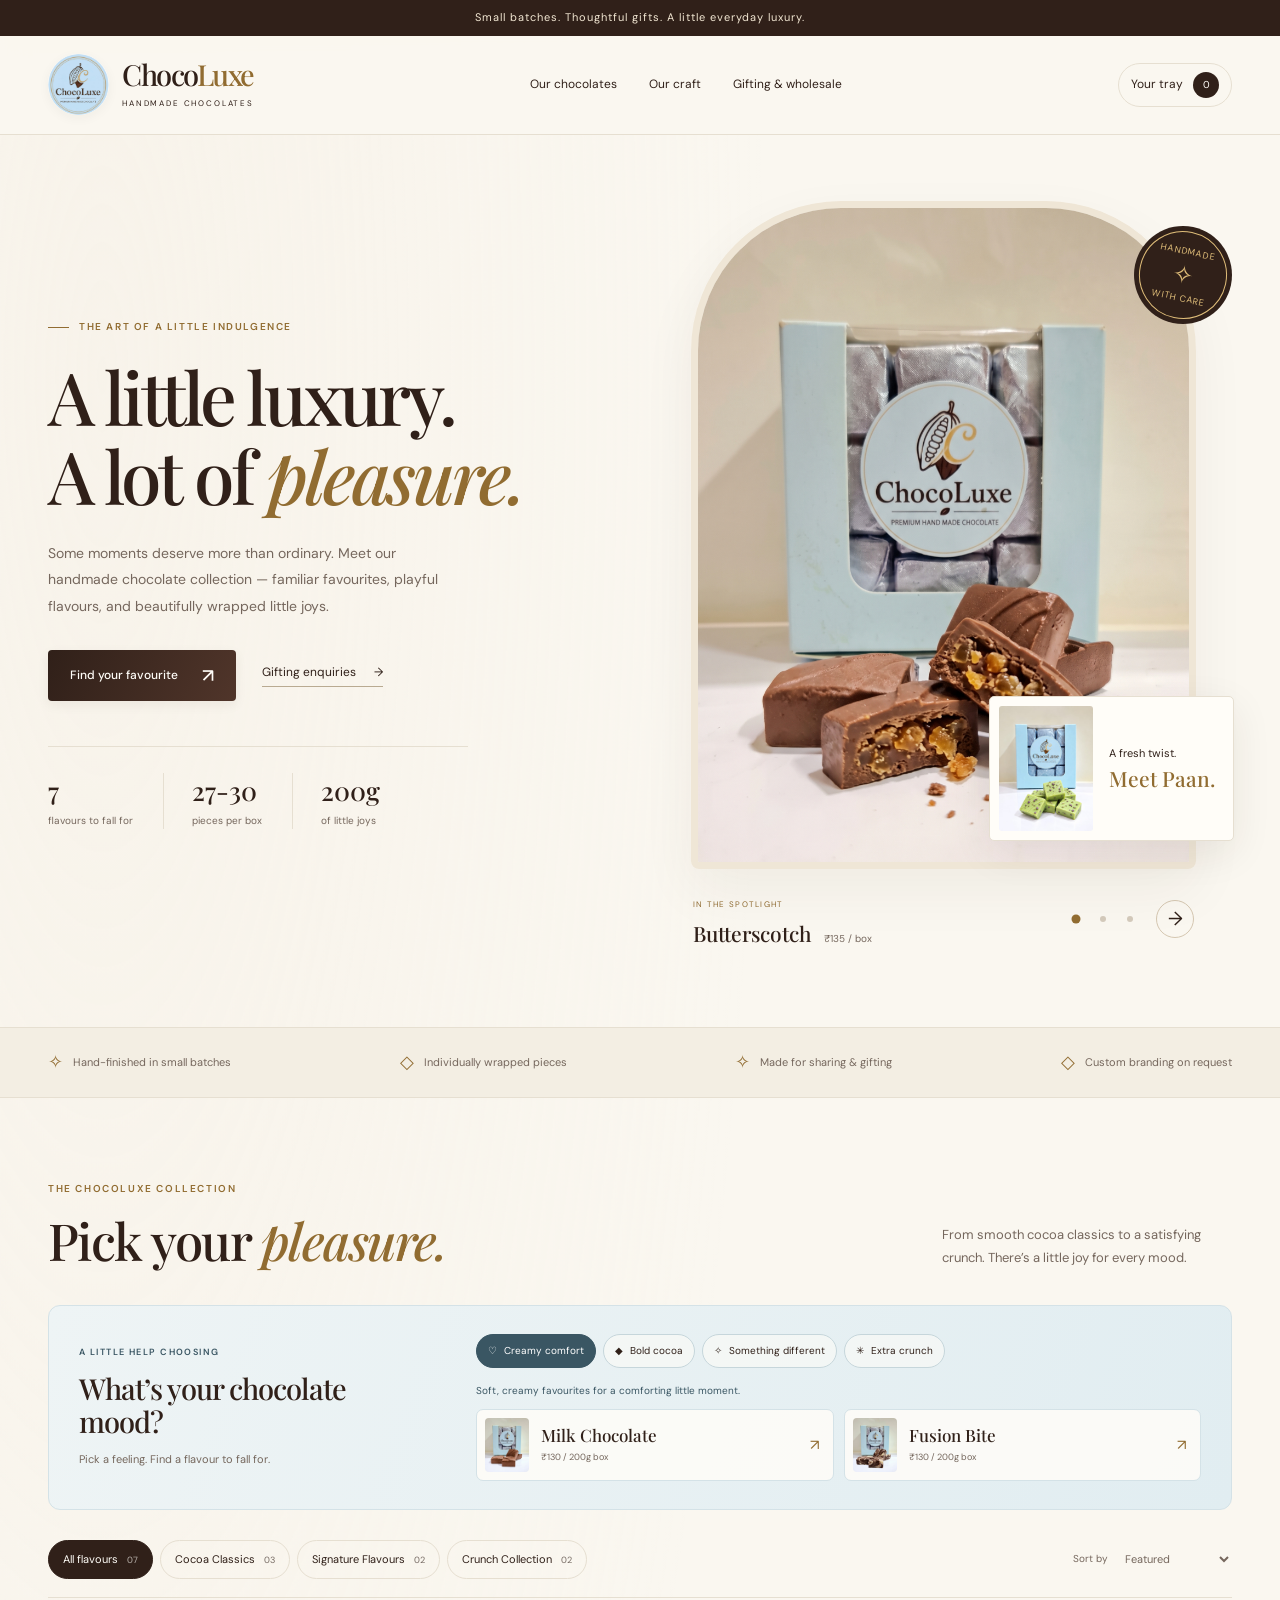
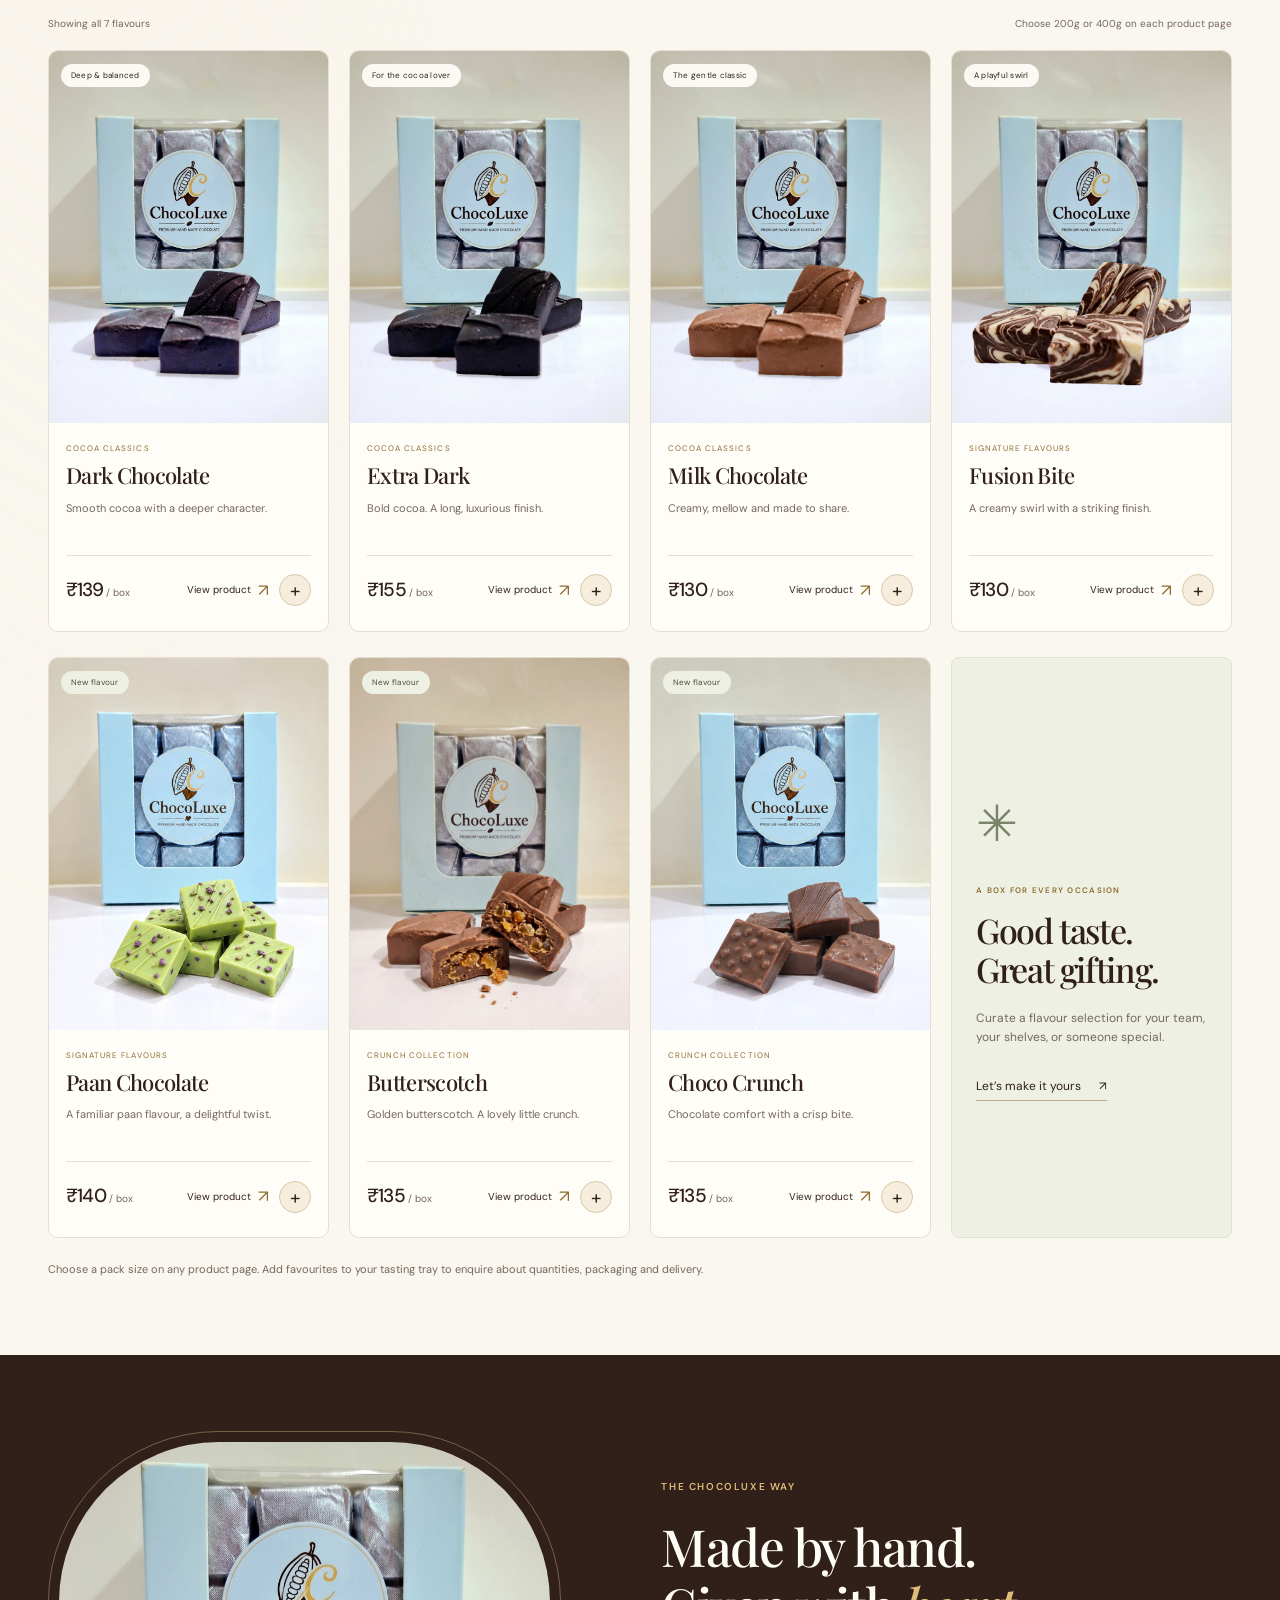
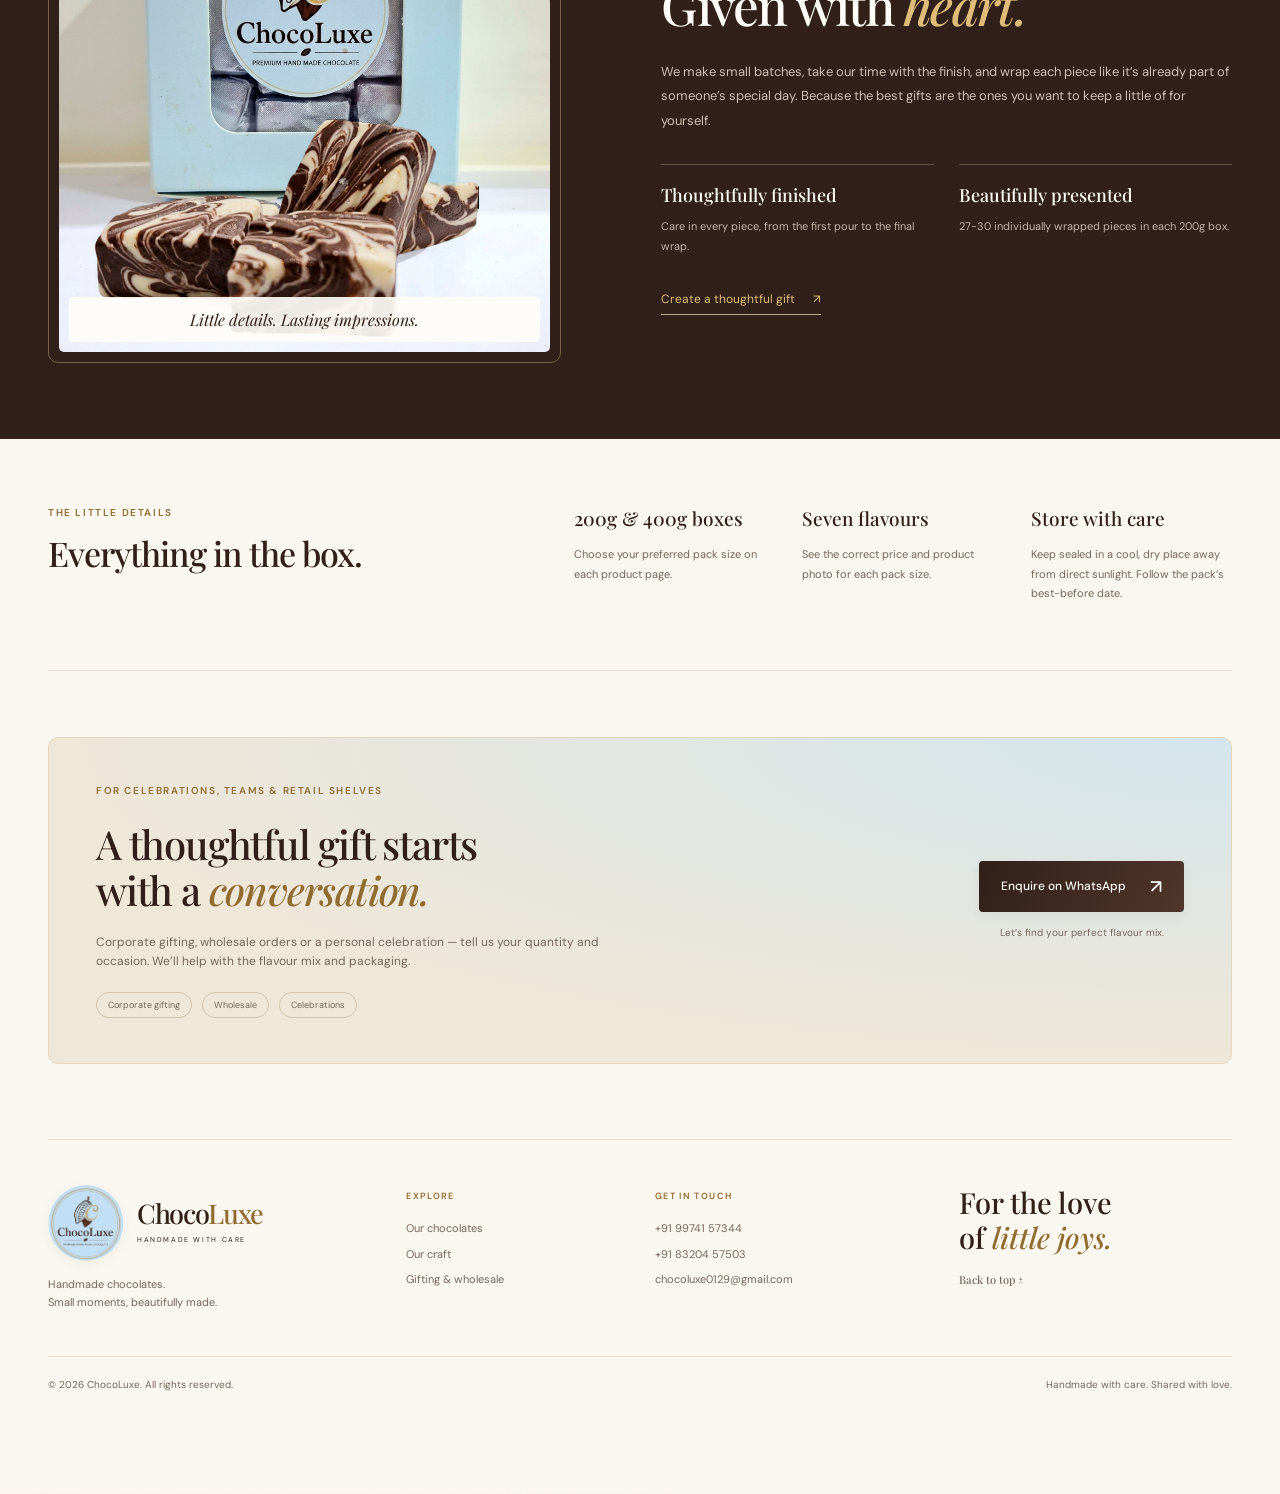
==== commit a8ba1017: "Sync repository exactly with ChocoLuxe catalogue" ====
--- a/index.html
+++ b/index.html
@@ -1,93 +1,74 @@
-<!DOCTYPE html>
-<html lang="en">
-  <head>
-    <meta charset="UTF-8" />
-    <meta name="viewport" content="width=device-width, initial-scale=1.0" />
-    <meta name="description" content="ChocoLuxe Premium handmade chocolates" />
-    <title>ChocoLuxe</title>
-    <link rel="preconnect" href="https://fonts.googleapis.com" />
-    <link rel="preconnect" href="https://fonts.gstatic.com" crossorigin />
-    <link href="https://fonts.googleapis.com/css2?family=DM+Sans:wght@400;500;600;700&family=Playfair+Display:wght@600;700&display=swap" rel="stylesheet" />
-    <link rel="stylesheet" href="styles.css" />
-    <script src="app.js" defer></script>
-  </head>
-  <body>
-    <div class="mobile-shell">
-      <header class="topbar">
-        <div class="topbar-left">
-          <button class="icon-btn home-btn" type="button" aria-label="Home">
-            <svg viewBox="0 0 24 24" aria-hidden="true"><path d="M4 10.5 12 4l8 6.5V19a1 1 0 0 1-1 1h-4v-7H9v7H5a1 1 0 0 1-1-1v-8.5Z"/></svg>
-          </button>
-          <div class="topbar-search">chocoluxe.app/#coll</div>
-        </div>
-        <div class="topbar-right">
-          <button class="icon-btn add-btn" type="button" aria-label="Add item">
-            <svg viewBox="0 0 24 24" aria-hidden="true"><path d="M11 5h2v14h-2zm-6 6h14v2H5z"/></svg>
-          </button>
-          <div class="tray-pill" id="topTrayCount">0</div>
-          <button class="icon-btn menu-btn" type="button" aria-label="Menu">
-            <span></span><span></span><span></span>
-          </button>
-        </div>
-      </header>
-
-      <main class="page">
-        <section class="brand-panel">
-          <div class="brand-row">
-            <div class="brand-badge">
-              <img src="IMG-20260826-WA0007.jpg" alt="ChocoLuxe logo" />
-              <span>ChocoLuxe</span>
-            </div>
-            <button class="tray-button" id="trayButtonHome" type="button">Your tray 0</button>
-          </div>
-
-          <h1>Indulge on every box.</h1>
-          <a class="cta-button" href="#collection">Enquire on WhatsApp</a>
-        </section>
-
-        <section class="collection-section" id="collection">
-          <div class="collection-header">
-            <div class="mini-brand">
-              <img src="IMG-20260826-WA0007.jpg" alt="ChocoLuxe logo" />
-              <span>ChocoLuxe</span>
-            </div>
-            <h2>ChocoLuxe</h2>
-            <p>Handmade chocolate gifting</p>
-          </div>
-
-          <div id="productList" class="product-list" aria-live="polite"></div>
-        </section>
-
-        <section class="drawer-menu">
-          <div class="drawer-body">
-            <div class="menu-block">
-              <span class="menu-label">EXPLORE</span>
-              <a href="#collection">Collection</a>
-              <a href="#collection">Our craft</a>
-              <a href="#collection">Wholesale</a>
-            </div>
-            <div class="menu-block">
-              <span class="menu-label">CONTACT</span>
-              <a href="https://wa.me/919974157344" target="_blank" rel="noreferrer">WhatsApp enquiry</a>
-              <a href="#collection">FSSAI certified</a>
-            </div>
-          </div>
-        </section>
-      </main>
-
-      <div class="tray-bar" id="trayBar" role="status" aria-live="polite">
-        <div class="tray-copy">
-          <span class="tray-tag">YOUR TASTING TRAY</span>
-          <div class="tray-summary">
-            <strong id="trayCount">0 boxes</strong>
-            <span id="trayPrice">₹0</span>
-          </div>
-        </div>
-        <button class="tray-action" id="trayAction" type="button">
-          <span>Review</span>
-          <strong>tray</strong>
-        </button>
-      </div>
-    </div>
-  </body>
-</html>
+<!DOCTYPE html>
+<html lang="en">
+<head>
+  <meta charset="UTF-8">
+  <meta name="viewport" content="width=device-width, initial-scale=1">
+  <meta name="theme-color" content="#27-302019">
+  <link rel="icon" type="image/jpeg" href="IMG-20260826-WA0007.jpg">
+  <meta name="description" content="Discover seven ChocoLuxe handmade chocolate flavours, from creamy milk and dark classics to Paan, Butterscotch and Choco Crunch. Explore wholesale boxes and gifting enquiries.">
+  <title>ChocoLuxe | Seven flavours. A little everyday luxury.</title>
+  <!-- Existing Google Ads account configuration. Enquiries are not recorded as purchases. -->
+  <script async src="https://www.googletagmanager.com/gtag/js?id=AW-18479642680"></script>
+  <script>
+    window.dataLayer = window.dataLayer || [];
+    function gtag(){dataLayer.push(arguments);}
+    gtag('js', new Date());
+    gtag('config', 'AW-18479642680');
+  </script>
+  <link rel="preconnect" href="https://fonts.googleapis.com">
+  <link rel="preconnect" href="https://fonts.gstatic.com" crossorigin>
+  <link href="https://fonts.googleapis.com/css2?family=DM+Sans:wght@400;500;600;700&family=Playfair+Display:ital,wght@0,500;0,600;1,500&display=swap" rel="stylesheet">
+  <link rel="stylesheet" href="styles.css">
+  <script src="app.js" defer></script>
+</head>
+<body>
+  <a class="skip-link" href="#collection">Skip to the collection</a>
+  <div class="announcement">Small batches. Thoughtful gifts. A little everyday luxury.</div>
+  <header class="header" id="top">
+    <div class="scroll-progress" aria-hidden="true"></div>
+    <div class="shell header-inner">
+      <a class="brand" href="#top" aria-label="ChocoLuxe home"><img class="brand-logo" src="IMG-20260826-WA0007.jpg" width="1254" height="1254" alt="" fetchpriority="high"><span>Choco<span class="brand-gold">Luxe</span><small>HANDMADE CHOCOLATES</small></span></a>
+      <nav class="topnav" aria-label="Main navigation"><a href="#collection">Our chocolates</a><a href="#story">Our craft</a><a href="#order">Gifting &amp; wholesale</a></nav>
+      <button class="header-tray" id="headerTray" type="button" aria-label="View your tasting tray">Your tray <span id="headerCount">0</span></button>
+    </div>
+  </header>
+  <main>
+    <section class="hero shell" aria-labelledby="heroTitle">
+      <div class="hero-content"><p class="eyebrow"><span></span> The art of a little indulgence</p><h1 id="heroTitle">A little luxury.<br>A lot of <em>pleasure.</em></h1><p class="hero-copy">Some moments deserve more than ordinary. Meet our handmade chocolate collection — familiar favourites, playful flavours, and beautifully wrapped little joys.</p><div class="hero-actions"><a class="button primary" href="#collection">Find your favourite <span aria-hidden="true">↗</span></a><a class="text-link" href="#order">Gifting enquiries <span aria-hidden="true">→</span></a></div><div class="hero-stats"><div><strong>7</strong><span>flavours to fall for</span></div><div><strong>27-30</strong><span>pieces per box</span></div><div><strong>200g</strong><span>of little joys</span></div></div></div>
+      <div class="hero-visual"><div class="hero-photo"><button class="hero-photo-button" id="heroProduct" type="button" aria-label="Discover Butterscotch"><img id="heroImage" src="butterscoch.png" width="1792" height="2400" alt="ChocoLuxe butterscotch chocolate with golden crunchy pieces and its blue gift box" fetchpriority="high"></button></div><div class="hero-inset"><img src="pan.jpg" width="960" height="1280" alt="Green Paan chocolates with a ChocoLuxe gift box"><span>A fresh twist.<br><em>Meet Paan.</em></span></div><div class="seal" aria-label="Handmade, wrapped with care">Handmade<span>✧</span>with care</div>
+      <div class="hero-showcase" hidden><div><span class="showcase-kicker">IN THE SPOTLIGHT</span><p><strong id="heroName">Butterscotch</strong><span id="heroPrice">₹135 / box</span></p></div><div class="showcase-controls"><div class="showcase-dots" role="group" aria-label="Choose spotlight flavour"><button type="button" data-slide="0" aria-label="Show Butterscotch" aria-pressed="true"></button><button type="button" data-slide="1" aria-label="Show Paan Chocolate" aria-pressed="false"></button><button type="button" data-slide="2" aria-label="Show Fusion Bite" aria-pressed="false"></button></div><button id="nextSpotlight" type="button" aria-label="Next spotlight flavour">→</button></div></div></div>
+    </section>
+    <div class="benefit-strip"><div class="shell benefits"><span><b aria-hidden="true">✧</b> Hand-finished in small batches</span><span><b aria-hidden="true">◇</b> Individually wrapped pieces</span><span><b aria-hidden="true">✧</b> Made for sharing &amp; gifting</span><span><b aria-hidden="true">◇</b> Custom branding on request</span></div></div>
+    <section class="collection shell" id="collection" aria-labelledby="collectionTitle">
+      <div class="section-head"><div><p class="eyebrow">The ChocoLuxe collection</p><h2 id="collectionTitle">Pick your <em>pleasure.</em></h2></div><p>From smooth cocoa classics to a satisfying crunch. There’s a little joy for every mood.</p></div>
+      <div class="flavour-finder" id="flavourFinder" hidden>
+        <div class="finder-intro"><p class="eyebrow">A little help choosing</p><h3>What’s your chocolate mood?</h3><p>Pick a feeling. Find a flavour to fall for.</p></div>
+        <div class="finder-content"><div class="mood-options" role="group" aria-label="Choose your chocolate mood"><button type="button" data-mood="comfort" aria-pressed="true"><span aria-hidden="true">♡</span> Creamy comfort</button><button type="button" data-mood="bold" aria-pressed="false"><span aria-hidden="true">◆</span> Bold cocoa</button><button type="button" data-mood="adventure" aria-pressed="false"><span aria-hidden="true">✧</span> Something different</button><button type="button" data-mood="crunch" aria-pressed="false"><span aria-hidden="true">✳</span> Extra crunch</button></div><p class="finder-summary" id="finderSummary" role="status"></p><div class="finder-results" id="finderResults"></div></div>
+      </div>
+      <div class="collection-tools"><div class="filters" role="group" aria-label="Filter chocolates by collection"><button class="filter active" data-filter="all" aria-pressed="true" type="button">All flavours <span>07</span></button><button class="filter" data-filter="classic" aria-pressed="false" type="button">Cocoa Classics <span>03</span></button><button class="filter" data-filter="signature" aria-pressed="false" type="button">Signature Flavours <span>02</span></button><button class="filter" data-filter="crunch" aria-pressed="false" type="button">Crunch Collection <span>02</span></button></div><label class="sort-label">Sort by <select id="sortProducts"><option value="featured">Featured</option><option value="price-asc">Price: low to high</option><option value="price-desc">Price: high to low</option></select></label></div>
+      <div class="collection-meta"><p id="resultCount" role="status">Showing all 7 flavours</p><p>Choose 200g or 400g on each product page</p></div>
+      <div class="products" id="products">
+        <article class="product" data-id="dark" data-type="classic" data-price="139" data-price-400="328"><div class="product-photo"><button class="photo-open" type="button" aria-label="Discover Dark Chocolate"><img src="dark.png" width="896" height="1195" alt="Dark chocolate pieces and ChocoLuxe gift box" loading="lazy"><span class="badge">Deep &amp; balanced</span></button></div><div class="product-body"><p class="product-category">Cocoa Classics</p><h3>Dark Chocolate</h3><p class="product-note">Smooth cocoa with a deeper character.</p><div class="product-foot"><div><strong class="price">₹139</strong><span class="unit"> / box</span></div><div class="product-actions"><button class="quick" type="button" aria-label="View product details: Dark Chocolate">View product <span aria-hidden="true">↗</span></button><button class="quick-add" type="button" aria-label="Add one Dark Chocolate box to tray"><span aria-hidden="true">+</span></button></div></div></div></article>
+        <article class="product" data-id="extra-dark" data-type="classic" data-price="155" data-price-400="364"><div class="product-photo"><button class="photo-open" type="button" aria-label="Discover Extra Dark"><img src="extra dark.png" width="896" height="1194" alt="Extra dark chocolate pieces and ChocoLuxe gift box" loading="lazy"><span class="badge">For the cocoa lover</span></button></div><div class="product-body"><p class="product-category">Cocoa Classics</p><h3>Extra Dark</h3><p class="product-note">Bold cocoa. A long, luxurious finish.</p><div class="product-foot"><div><strong class="price">₹155</strong><span class="unit"> / box</span></div><div class="product-actions"><button class="quick" type="button" aria-label="View product details: Extra Dark Chocolate">View product <span aria-hidden="true">↗</span></button><button class="quick-add" type="button" aria-label="Add one Extra Dark box to tray"><span aria-hidden="true">+</span></button></div></div></div></article>
+        <article class="product" data-id="milk" data-type="classic" data-price="130" data-price-400="308"><div class="product-photo"><button class="photo-open" type="button" aria-label="Discover Milk Chocolate"><img src="milk.png" width="896" height="1194" alt="Creamy milk chocolate pieces and ChocoLuxe gift box" loading="lazy"><span class="badge">The gentle classic</span></button></div><div class="product-body"><p class="product-category">Cocoa Classics</p><h3>Milk Chocolate</h3><p class="product-note">Creamy, mellow and made to share.</p><div class="product-foot"><div><strong class="price">₹130</strong><span class="unit"> / box</span></div><div class="product-actions"><button class="quick" type="button" aria-label="View product details: Milk Chocolate">View product <span aria-hidden="true">↗</span></button><button class="quick-add" type="button" aria-label="Add one Milk Chocolate box to tray"><span aria-hidden="true">+</span></button></div></div></div></article>
+        <article class="product" data-id="fusion" data-type="signature" data-price="130" data-price-400="308"><div class="product-photo"><button class="photo-open" type="button" aria-label="Discover Fusion Bite"><img src="fusion bite.png" width="896" height="1194" alt="Marbled Fusion Bite chocolates and ChocoLuxe gift box" loading="lazy"><span class="badge">A playful swirl</span></button></div><div class="product-body"><p class="product-category">Signature Flavours</p><h3>Fusion Bite</h3><p class="product-note">A creamy swirl with a striking finish.</p><div class="product-foot"><div><strong class="price">₹130</strong><span class="unit"> / box</span></div><div class="product-actions"><button class="quick" type="button" aria-label="View product details: Fusion Bite">View product <span aria-hidden="true">↗</span></button><button class="quick-add" type="button" aria-label="Add one Fusion Bite box to tray"><span aria-hidden="true">+</span></button></div></div></div></article>
+        <article class="product" data-id="paan" data-type="signature" data-price="140" data-price-400="332"><div class="product-photo"><button class="photo-open" type="button" aria-label="Discover Paan Chocolate"><img src="pan.jpg" width="960" height="1280" alt="Green Paan flavoured chocolates and ChocoLuxe gift box" loading="lazy"><span class="badge new">New flavour</span></button></div><div class="product-body"><p class="product-category">Signature Flavours</p><h3>Paan Chocolate</h3><p class="product-note">A familiar paan flavour, a delightful twist.</p><div class="product-foot"><div><strong class="price">₹140</strong><span class="unit"> / box</span></div><div class="product-actions"><button class="quick" type="button" aria-label="View product details: Paan Chocolate">View product <span aria-hidden="true">↗</span></button><button class="quick-add" type="button" aria-label="Add one Paan Chocolate box to tray"><span aria-hidden="true">+</span></button></div></div></div></article>
+        <article class="product" data-id="butterscotch" data-type="crunch" data-price="135" data-price-400="312"><div class="product-photo"><button class="photo-open" type="button" aria-label="Discover Butterscotch"><img src="butterscoch.png" width="1792" height="2400" alt="Butterscotch chocolate with golden crunchy pieces and ChocoLuxe gift box" loading="lazy"><span class="badge new">New flavour</span></button></div><div class="product-body"><p class="product-category">Crunch Collection</p><h3>Butterscotch</h3><p class="product-note">Golden butterscotch. A lovely little crunch.</p><div class="product-foot"><div><strong class="price">₹135</strong><span class="unit"> / box</span></div><div class="product-actions"><button class="quick" type="button" aria-label="View product details: Butterscotch">View product <span aria-hidden="true">↗</span></button><button class="quick-add" type="button" aria-label="Add one Butterscotch box to tray"><span aria-hidden="true">+</span></button></div></div></div></article>
+        <article class="product" data-id="choco-crunch" data-type="crunch" data-price="135" data-price-400="316"><div class="product-photo"><button class="photo-open" type="button" aria-label="Discover Choco Crunch"><img src="choco crunch.jpg" width="960" height="1280" alt="Choco Crunch chocolate pieces and ChocoLuxe gift box" loading="lazy"><span class="badge new">New flavour</span></button></div><div class="product-body"><p class="product-category">Crunch Collection</p><h3>Choco Crunch</h3><p class="product-note">Chocolate comfort with a crisp bite.</p><div class="product-foot"><div><strong class="price">₹135</strong><span class="unit"> / box</span></div><div class="product-actions"><button class="quick" type="button" aria-label="View product details: Choco Crunch">View product <span aria-hidden="true">↗</span></button><button class="quick-add" type="button" aria-label="Add one Choco Crunch box to tray"><span aria-hidden="true">+</span></button></div></div></div></article>
+        <aside class="collection-card"><span class="decorative-star" aria-hidden="true">✳</span><p class="eyebrow">A box for every occasion</p><h3>Good taste.<br>Great gifting.</h3><p>Curate a flavour selection for your team, your shelves, or someone special.</p><a class="text-link" href="#order">Let’s make it yours <span aria-hidden="true">↗</span></a></aside>
+      </div>
+      <noscript><p class="pricing-note">To build a tasting tray, enable JavaScript. You can also <a href="https://wa.me/919974157344">enquire on WhatsApp</a> about any flavour.</p></noscript>
+      <p class="pricing-note">Choose a pack size on any product page. Add favourites to your tasting tray to enquire about quantities, packaging and delivery.</p>
+    </section>
+    <section class="story" id="story" aria-labelledby="storyTitle"><div class="shell story-grid"><div class="story-image"><img src="fusion bite.png" width="896" height="1194" alt="Hand-finished marbled Fusion Bite chocolates" loading="lazy"><span>Little details. Lasting impressions.</span></div><div class="story-content"><p class="eyebrow">The ChocoLuxe way</p><h2 id="storyTitle">Made by hand.<br>Given with <em>heart.</em></h2><p>We make small batches, take our time with the finish, and wrap each piece like it’s already part of someone’s special day. Because the best gifts are the ones you want to keep a little of for yourself.</p><div class="story-points"><div><strong>Thoughtfully finished</strong><span>Care in every piece, from the first pour to the final wrap.</span></div><div><strong>Beautifully presented</strong><span>27-30 individually wrapped pieces in each 200g box.</span></div></div><a class="text-link" href="#order">Create a thoughtful gift <span aria-hidden="true">↗</span></a></div></div></section>
+    <section class="details shell" aria-labelledby="detailsTitle"><div><p class="eyebrow">The little details</p><h2 id="detailsTitle">Everything in the box.</h2></div><div class="detail-list"><div><strong>200g &amp; 400g boxes</strong><p>Choose your preferred pack size on each product page.</p></div><div><strong>Seven flavours</strong><p>See the correct price and product photo for each pack size.</p></div><div><strong>Store with care</strong><p>Keep sealed in a cool, dry place away from direct sunlight. Follow the pack’s best-before date.</p></div></div></section>
+    <section class="order shell" id="order" aria-labelledby="orderTitle"><div class="order-panel"><div><p class="eyebrow">For celebrations, teams &amp; retail shelves</p><h2 id="orderTitle">A thoughtful gift starts<br>with a <em>conversation.</em></h2><p>Corporate gifting, wholesale orders or a personal celebration — tell us your quantity and occasion. We’ll help with the flavour mix and packaging.</p><div class="occasion-tags"><span>Corporate gifting</span><span>Wholesale</span><span>Celebrations</span></div></div><div class="order-action"><a class="button primary" href="https://wa.me/919974157344?text=Hello%20ChocoLuxe%2C%20I%20would%20like%20to%20enquire%20about%20gifting%20or%20wholesale%20chocolates." target="_blank" rel="noopener">Enquire on WhatsApp <span aria-hidden="true">↗</span></a><span>Let’s find your perfect flavour mix.</span></div></div></section>
+  </main>
+  <footer class="shell"><div class="footer-main"><div><a class="brand footer-brand" href="#top" aria-label="ChocoLuxe home"><img class="brand-logo" src="IMG-20260826-WA0007.jpg" width="1254" height="1254" alt="" loading="lazy"><span>Choco<span class="brand-gold">Luxe</span><small>HANDMADE WITH CARE</small></span></a><p>Handmade chocolates.<br>Small moments, beautifully made.</p></div><div><h2>Explore</h2><a href="#collection">Our chocolates</a><a href="#story">Our craft</a><a href="#order">Gifting &amp; wholesale</a></div><div><h2>Get in touch</h2><a href="tel:+919974157344">+91 99741 57344</a><a href="tel:+918320457503">+91 83204 57503</a><a href="mailto:chocoluxe0129@gmail.com">chocoluxe0129@gmail.com</a></div><div class="footer-signoff">For the love<br>of <em>little joys.</em><a href="#top">Back to top ↑</a></div></div><div class="footer-bottom"><span>© 2026 ChocoLuxe. All rights reserved.</span><span>Handmade with care. Shared with love.</span></div></footer>
+  <div class="tray" id="tray" hidden><div><span class="tray-label">YOUR TASTING TRAY</span><p id="traySummary" role="status"></p></div><button class="button primary" id="trayButton" type="button">Review order <span aria-hidden="true">→</span></button></div>
+  <dialog id="productDialog" class="product-dialog" aria-labelledby="modalTitle"><button class="close" type="button" data-close aria-label="Close product details">×</button><div class="modal-layout"><img id="modalImage" alt=""><div class="modal-content"><p id="modalCategory" class="eyebrow"></p><h2 id="modalTitle"></h2><p id="modalCopy"></p><p class="modal-price"><strong id="modalPrice"></strong><span> / 200g box · wholesale</span></p><p class="modal-pack">27-30 individually wrapped pieces</p><div class="qty"><span>Boxes</span><button id="minus" type="button" aria-label="Decrease boxes">−</button><output id="qtyValue" aria-live="polite">1</output><button id="plus" type="button" aria-label="Increase boxes">+</button></div><button class="button primary" id="addButton" type="button">Add to tasting tray <span aria-hidden="true">+</span></button><p class="modal-hint">Build your selection, then enquire on WhatsApp.</p></div></div></dialog>
+  <dialog id="trayDialog" class="tray-dialog" aria-labelledby="trayTitle"><button class="close" type="button" data-close aria-label="Close tasting tray">×</button><p class="eyebrow">A little joy, picked by you</p><h2 id="trayTitle">Your tasting tray.</h2><div id="trayItems"></div><div class="tray-subtotal"><span>Product subtotal</span><strong id="traySubtotal">₹0</strong></div><p class="modal-hint">Wholesale product prices. Delivery and packaging requirements will be confirmed with your enquiry.</p><a class="button primary" id="whatsappOrder" href="https://wa.me/919974157344" target="_blank" rel="noopener">Send enquiry on WhatsApp <span aria-hidden="true">↗</span></a><button class="continue-shopping" type="button" data-close>Continue exploring</button></dialog>
+  <div class="toast" id="trayToast" hidden><span id="toastMessage" role="status"></span><button id="toastReview" type="button">View tray →</button></div>
+  <div class="sr-only" id="announcement" role="status" aria-live="polite"></div>
+</body>
+</html>
--- a/styles.css
+++ b/styles.css
@@ -1,466 +1,174 @@
-:root {
-  --bg: #f1eee8;
-  --panel: #f5f2ec;
-  --card: #f4f0eb;
-  --line: #dccbb8;
-  --text: #2e211d;
-  --muted: #62534d;
-  --brown: #4c2d20;
-  --gold: #b78858;
-  --dark: #2a211f;
-  --dark-2: #2b201d;
-  --shadow: rgba(33, 24, 19, 0.08);
+:root{--ink:#302019;--muted:#75675d;--paper:#faf7f0;--cream:#fffdf8;--line:#e6dfd1;--gold:#916c31;--light-gold:#dfbd79;--sage:#edf0e3;--serif:'Playfair Display',Georgia,serif;--sans:'DM Sans',Arial,sans-serif}
+*{box-sizing:border-box}body{margin:0;background:var(--paper);color:var(--ink);font-family:var(--sans);font-size:15px;line-height:1.6}html{scroll-behavior:smooth;scroll-padding-top:100px}body:has(dialog[open]){overflow:hidden}h1,h2,h3,p{margin:0}a{color:inherit;text-decoration:none}button,select{font:inherit;color:inherit}button,a,select{-webkit-tap-highlight-color:transparent}button{cursor:pointer}img{display:block;max-width:100%;height:auto}button{border:0}button:focus-visible,a:focus-visible,select:focus-visible{outline:3px solid var(--gold);outline-offset:5px}em{font-weight:500;color:var(--gold)}[hidden]{display:none!important}.shell{width:min(1280px,100% - 96px);margin-inline:auto}.sr-only{position:absolute;width:1px;height:1px;padding:0;overflow:hidden;clip:rect(0,0,0,0);white-space:nowrap}.skip-link{position:fixed;top:10px;left:10px;z-index:40;padding:10px 18px;background:var(--ink);color:white;transform:translateY(-180%)}.skip-link:focus{transform:none}.announcement{background:var(--ink);color:#f2e7d3;text-align:center;padding:9px 20px;font-size:11px;letter-spacing:.09em}.header{border-bottom:1px solid var(--line);background:var(--paper)}.header-inner{height:98px;display:flex;align-items:center;justify-content:space-between;gap:25px}.brand{display:flex;align-items:center;gap:10px;font:500 29px/1 var(--serif);letter-spacing:-.05em}.brand small{display:block;font:8px/1.5 var(--sans);letter-spacing:.23em;margin-top:8px}.brand-gold{color:var(--gold)}.brand-mark{border:1px solid var(--gold);width:43px;height:50px;border-radius:50%;display:grid;place-items:center;font-size:30px;color:var(--gold);font-style:italic}.topnav{display:flex;gap:32px;font-size:12px}.topnav a:hover,.text-link:hover{color:var(--gold)}.header-tray{display:flex;align-items:center;gap:10px;background:transparent;font-size:12px;white-space:nowrap}.header-tray span{display:grid;place-items:center;min-width:26px;height:26px;background:var(--ink);color:var(--cream);border-radius:50%;font-size:10px}
+.hero{display:grid;grid-template-columns:1.05fr 1fr;gap:75px;align-items:center;padding-block:66px 80px}.eyebrow{font-size:10px;letter-spacing:.16em;text-transform:uppercase;font-weight:600;color:var(--gold);margin-bottom:22px}.hero .eyebrow{display:flex;align-items:center;gap:10px}.hero .eyebrow span{width:21px;height:1px;background:var(--gold)}.hero h1{font:500 clamp(48px,5.7vw,82px)/1.08 var(--serif);letter-spacing:-.045em}.hero-copy{color:var(--muted);font-size:14px;line-height:1.9;max-width:415px;margin-top:25px}.hero-actions{display:flex;align-items:center;gap:26px;margin-top:30px}.button{display:inline-flex;align-items:center;justify-content:center;gap:24px;padding:16px 22px;font-size:12px;font-weight:500;line-height:1.4;border-radius:4px;transition:background .2s,transform .2s}.primary{color:var(--cream);background:var(--ink)}.primary:hover{background:#51372a;transform:translateY(-2px)}.button span{font-size:19px;line-height:1}.text-link{display:inline-flex;gap:18px;align-items:center;font-size:12px;border-bottom:1px solid #b9aa91;padding-bottom:4px}.hero-stats{display:flex;gap:30px;margin-top:45px;padding-top:26px;border-top:1px solid var(--line);max-width:420px}.hero-stats div+div{border-left:1px solid var(--line);padding-left:28px}.hero-stats strong{font:500 26px var(--serif);display:block}.hero-stats span{font-size:10px;color:var(--muted);display:block;margin-top:5px}.hero-visual{position:relative;padding:0 36px 35px 0}.hero-photo{position:relative;overflow:hidden;border-radius:150px 150px 8px 8px;border:7px solid #efe6d6}.hero-photo img{width:100%;aspect-ratio:3/4;object-fit:cover}.photo-caption{position:absolute;bottom:0;left:0;right:0;padding:30px 12px 15px;text-align:center;color:#fff;font-size:8px;letter-spacing:.15em;background:linear-gradient(transparent,rgba(48,32,25,.8))}.hero-inset{position:absolute;right:-2px;bottom:-5px;display:flex;align-items:center;gap:16px;background:var(--cream);box-shadow:0 12px 40px #30201915;padding:9px 18px 9px 9px;border:1px solid var(--line);border-radius:5px}.hero-inset img{height:125px;width:94px;object-fit:cover;border-radius:3px}.hero-inset span{font-size:11px;line-height:1.8}.hero-inset em{font:500 21px var(--serif)}.seal{position:absolute;top:25px;right:0;width:98px;height:98px;display:flex;flex-direction:column;align-items:center;justify-content:center;border-radius:50%;background:var(--ink);color:var(--light-gold);font-size:9px;letter-spacing:.1em;text-transform:uppercase;transform:rotate(12deg);outline:1px solid var(--light-gold);outline-offset:-6px}.seal span{font-size:25px;line-height:1.3}.benefit-strip{border-block:1px solid var(--line);background:#f3eee3}.benefits{display:flex;justify-content:space-between;gap:20px;padding-block:20px;font-size:11px;color:var(--muted)}.benefits span{display:flex;align-items:center;gap:10px}.benefits b{color:var(--gold);font-size:18px;font-weight:400}
+.collection{padding-block:83px 76px}.section-head{display:flex;justify-content:space-between;align-items:end;gap:40px;margin-bottom:35px}.section-head .eyebrow{margin-bottom:14px}h2{font:500 clamp(32px,4vw,51px)/1.15 var(--serif);letter-spacing:-.03em}.section-head>p{color:var(--muted);font-size:13px;line-height:1.8;max-width:290px}.collection-tools{display:flex;align-items:center;justify-content:space-between;gap:20px;border-bottom:1px solid var(--line);padding-bottom:18px}.filters{display:flex;gap:7px;flex-wrap:wrap}.filter{background:transparent;border:1px solid var(--line);padding:10px 14px;border-radius:25px;font-size:11px;white-space:nowrap;transition:background .2s}.filter span{margin-left:6px;opacity:.65;font-size:9px}.filter.active{background:var(--ink);border-color:var(--ink);color:var(--cream)}.filter:not(.active):hover{background:#eee5d5}.sort-label{font-size:10px;color:var(--muted);display:flex;align-items:center;gap:8px;white-space:nowrap}.sort-label select{background:transparent;border:0;padding:10px 5px;font-size:11px;max-width:145px}.collection-meta{display:flex;justify-content:space-between;color:var(--muted);font-size:10px;padding-block:18px}.products{display:grid;grid-template-columns:repeat(4,minmax(0,1fr));gap:25px 20px}.product{overflow:hidden;border:1px solid var(--line);border-radius:8px;background:var(--cream);transition:box-shadow .25s,transform .25s}.product:hover{transform:translateY(-4px);box-shadow:0 12px 30px #30201912}.product-photo{position:relative;overflow:hidden;background:#ece6da}.product-photo img{width:100%;aspect-ratio:3/4;object-fit:cover;transition:transform .5s}.product:hover .product-photo img{transform:scale(1.035)}.badge{position:absolute;top:13px;left:12px;background:#fffdf8ed;border-radius:20px;padding:5px 10px;font-size:8px;letter-spacing:.03em}.badge.new{background:#edf0e3;color:#445039}.product-body{padding:19px 17px}.product-category{font-size:8px;letter-spacing:.13em;text-transform:uppercase;color:var(--gold);margin-bottom:7px}.product h3{font:500 22px/1.25 var(--serif);letter-spacing:-.03em}.product-note{font-size:11px;color:var(--muted);line-height:1.7;min-height:38px;margin-block:9px 18px}.product-foot{border-top:1px solid var(--line);padding-top:13px;display:flex;align-items:center;justify-content:space-between;gap:10px}.price{font-size:19px;font-weight:500;letter-spacing:-.04em}.unit{font-size:10px;color:var(--muted)}.quick{display:flex;align-items:center;gap:7px;background:none;font-size:10px;padding:8px 0}.quick span{font-size:17px;color:var(--gold)}.quick:hover{color:var(--gold)}.collection-card{border:1px solid #dfe2d5;border-radius:8px;padding:32px 24px;display:flex;flex-direction:column;justify-content:center;align-items:start;background:var(--sage)}.decorative-star{font-size:50px;line-height:1.2;color:#7a8469;margin-bottom:30px}.collection-card .eyebrow{font-size:8px;margin-bottom:14px}.collection-card h3{font:500 34px/1.15 var(--serif);letter-spacing:-.04em}.collection-card>p:not(.eyebrow){color:var(--muted);font-size:12px;margin-block:20px 30px}.pricing-note{font-size:11px;color:var(--muted);margin-top:23px}.pricing-note a{text-decoration:underline}
+.story{background:var(--ink);color:var(--cream);padding-block:76px}.story-grid{display:grid;grid-template-columns:.9fr 1fr;gap:100px;align-items:center}.story-image{position:relative}.story-image img{width:100%;max-height:510px;object-fit:cover;object-position:center 65%;border-radius:6px}.story-image>span{position:absolute;bottom:20px;left:20px;right:20px;padding:12px 15px;color:var(--ink);background:#fffdf8ea;font:italic 16px var(--serif);text-align:center;border-radius:3px}.story .eyebrow,.story em,.story .text-link{color:var(--light-gold)}.story h2{font-size:clamp(36px,4vw,54px)}.story-content>p:not(.eyebrow){color:#ccbeb2;font-size:13px;line-height:1.9;margin-block:25px 30px}.story-points{display:grid;grid-template-columns:1fr 1fr;gap:25px;margin-bottom:30px}.story-points div{border-top:1px solid #655247;padding-top:18px}.story-points strong{display:block;font:500 18px var(--serif);margin-bottom:10px}.story-points span{font-size:11px;color:#c3b3a7;line-height:1.8;display:block}.details{padding-block:66px;display:grid;grid-template-columns:.9fr 1.3fr;gap:70px;border-bottom:1px solid var(--line)}.details .eyebrow{margin-bottom:13px}.details h2{font-size:34px}.detail-list{display:grid;grid-template-columns:repeat(3,1fr);gap:28px}.detail-list strong{font:500 19px var(--serif)}.detail-list p{font-size:11px;color:var(--muted);margin-top:12px;line-height:1.8}.order{padding-block:66px 75px}.order-panel{background:#efe7d8;border:1px solid #e3d6be;border-radius:10px;padding:45px 47px;display:flex;justify-content:space-between;align-items:center;gap:40px}.order h2{font-size:40px}.order-panel p:not(.eyebrow){font-size:12px;color:var(--muted);max-width:530px;margin-block:20px}.occasion-tags{display:flex;gap:10px;flex-wrap:wrap}.occasion-tags span{border:1px solid #d3c5ae;padding:5px 11px;border-radius:15px;font-size:9px;color:var(--muted)}.order-action{flex-shrink:0;text-align:center}.order-action>span{display:block;font-size:10px;color:var(--muted);margin-top:13px}.footer-main{display:grid;grid-template-columns:1.2fr .8fr 1fr 1fr;gap:30px;padding-block:45px;border-top:1px solid var(--line)}.footer-brand{display:block}.footer-main p{font-size:11px;color:var(--muted);margin-top:15px}.footer-main h2{font:600 9px var(--sans);letter-spacing:.15em;text-transform:uppercase;margin:5px 0 18px;color:var(--gold)}.footer-main>div>a:not(.brand){display:block;font-size:11px;color:var(--muted);margin-top:8px;overflow-wrap:anywhere}.footer-signoff{font:500 29px/1.2 var(--serif)}.footer-signoff a{margin-top:18px!important}.footer-bottom{display:flex;justify-content:space-between;gap:20px;border-top:1px solid var(--line);padding-block:20px 100px;font-size:10px;color:var(--muted)}
+.tray{position:fixed;bottom:20px;left:50%;transform:translateX(-50%);width:min(540px,calc(100% - 32px));background:var(--cream);border:1px solid var(--line);border-radius:8px;box-shadow:0 8px 45px #30201926;display:flex;align-items:center;justify-content:space-between;gap:18px;padding:12px 15px;z-index:5}.tray-label{font-size:8px;letter-spacing:.14em;color:var(--gold)}.tray p{font-size:12px;margin-top:3px}.tray .button{padding:13px 16px;font-size:11px;gap:15px}dialog{border:1px solid var(--line);border-radius:10px;background:var(--cream);color:var(--ink);padding:0;max-height:calc(100dvh - 40px);width:calc(100% - 40px);overflow-y:auto;box-shadow:0 20px 90px #0004}dialog::backdrop{background:rgba(28,20,16,.65);backdrop-filter:blur(5px)}.product-dialog{max-width:800px}.close{position:absolute;top:12px;right:12px;width:36px;height:36px;border-radius:50%;background:var(--cream);box-shadow:0 1px 12px #30201915;font-size:25px;line-height:1;z-index:1}.modal-layout{display:grid;grid-template-columns:1fr 1fr}.modal-layout>img{width:100%;height:100%;object-fit:cover;min-height:440px}.modal-content{padding:53px 30px 32px;align-self:center}.modal-content .eyebrow{font-size:9px;margin-bottom:12px}.modal-content h2{font-size:34px}.modal-content>p:not(.eyebrow,.modal-price,.modal-pack,.modal-hint){color:var(--muted);font-size:13px;margin-top:17px}.modal-price{margin-top:25px}.modal-price strong{font-size:25px;font-weight:500}.modal-price span{font-size:10px;color:var(--muted)}.modal-pack{font-size:10px;color:var(--muted);margin-top:5px}.qty{display:flex;align-items:center;gap:14px;margin-block:24px}.qty>span{font-size:12px;margin-right:auto}.qty button{border:1px solid var(--line);background:transparent;border-radius:4px;width:35px;height:35px;font-size:19px}.qty output{min-width:20px;text-align:center;font-size:13px}.qty button:disabled{opacity:.35;cursor:default}.modal-content .primary{width:100%}.modal-hint{font-size:10px;color:var(--muted);line-height:1.8;margin-top:15px}.tray-dialog{max-width:540px;padding:35px 28px}.tray-dialog>.eyebrow{margin-bottom:12px;margin-right:25px}.tray-dialog h2{font-size:35px;margin-bottom:24px}.tray-item{display:grid;grid-template-columns:53px 1fr auto;gap:13px;border-top:1px solid var(--line);padding-block:16px;align-items:center}.tray-item img{width:53px;height:70px;object-fit:cover;border-radius:4px}.tray-item h3{font:500 19px var(--serif)}.tray-item p{font-size:10px;color:var(--muted);margin-top:5px}.tray-item .qty{margin:9px 0 0;gap:7px}.tray-item .qty button{width:26px;height:26px;font-size:15px}.remove-item{color:var(--muted);background:none;font-size:10px;text-decoration:underline;padding:5px 0;display:block;margin-left:auto}.tray-item-total{font-size:13px;text-align:right}.tray-subtotal{display:flex;justify-content:space-between;border-top:1px solid var(--line);padding-top:20px;font-size:13px}.tray-subtotal strong{font-size:20px;font-weight:500}.tray-dialog>.primary{width:100%;margin-top:23px}.continue-shopping{display:block;text-align:center;background:none;font-size:11px;margin:18px auto 0}.tray-empty{font-size:13px;color:var(--muted);padding-block:10px 25px}
+@media(min-width:1500px){.hero{gap:100px}.hero h1{font-size:84px}}
+@media(max-width:1100px){.shell{width:calc(100% - 64px)}.hero{gap:40px}.hero-actions{gap:18px;flex-wrap:wrap}.hero h1{font-size:60px}.hero-stats{gap:20px}.hero-stats div+div{padding-left:20px}.topnav{gap:22px}.products{grid-template-columns:repeat(3,minmax(0,1fr))}.collection-tools{align-items:start;flex-direction:column;gap:8px}.collection-card{min-height:330px}.story-grid{gap:50px}.details{gap:35px}.detail-list{gap:20px}.order-panel{padding:35px}.order h2{font-size:34px}}
+@media(max-width:760px){html{scroll-padding-top:25px}.shell{width:calc(100% - 40px)}.announcement{font-size:9px;padding-block:8px}.header-inner{height:82px;flex-wrap:wrap;gap:12px}.brand{font-size:25px}.brand-mark{width:35px;height:41px;font-size:25px}.brand small{font-size:7px}.topnav{order:3;width:100%;justify-content:center;gap:27px;padding-bottom:17px;font-size:10px}.header-inner{height:auto;padding-top:18px}.header-tray{font-size:11px}.hero{grid-template-columns:1fr;padding-block:42px 60px;gap:38px}.hero h1{font-size:clamp(47px,9vw,65px)}.hero .eyebrow{font-size:9px}.hero-copy{max-width:500px;font-size:13px}.hero-actions{flex-wrap:nowrap}.hero-stats{margin-top:32px;max-width:100%}.hero-visual{width:min(470px,100%);justify-self:center;padding-right:24px}.hero-photo{border-radius:120px 120px 6px 6px}.hero-photo img{aspect-ratio:4/5}.hero-inset{right:0}.seal{width:84px;height:84px;font-size:8px;top:22px}.benefits{display:grid;grid-template-columns:1fr 1fr;gap:13px 22px;font-size:9px}.benefits span{gap:7px}.collection{padding-block:55px}.section-head{align-items:start;flex-direction:column;gap:18px;margin-bottom:25px}.section-head>p{max-width:360px;font-size:12px}.products{grid-template-columns:repeat(2,minmax(0,1fr));gap:18px 14px}.filters{gap:7px}.filter{font-size:10px;padding:9px 12px}.collection-tools{gap:12px}.collection-meta{font-size:9px;gap:18px}.product-body{padding:16px 13px}.product h3{font-size:21px}.product-note{font-size:10px;min-height:34px}.product-foot{gap:5px;flex-wrap:wrap}.quick{font-size:10px}.price{font-size:18px}.badge{font-size:7px;left:8px;top:9px;padding:5px 8px}.collection-card{padding:24px 20px;min-height:0}.collection-card h3{font-size:29px}.decorative-star{font-size:35px;margin-bottom:25px}.collection-card>p:not(.eyebrow){font-size:11px;margin-block:18px}.collection-card .text-link{font-size:10px;gap:10px}.pricing-note{font-size:10px}.story{padding-block:45px}.story-grid{grid-template-columns:1fr;gap:35px}.story-image{max-width:500px}.story-image img{max-height:370px}.story-points{gap:20px}.story-content>p:not(.eyebrow){font-size:12px}.details{grid-template-columns:1fr;padding-block:45px;gap:28px}.detail-list{gap:20px}.detail-list strong{font-size:17px}.detail-list p{font-size:10px}.order{padding-block:45px}.order-panel{padding:30px 24px;flex-direction:column;align-items:start;gap:25px}.order h2{font-size:32px}.order-action{text-align:left}.order-action>span{font-size:9px}.footer-main{grid-template-columns:1fr 1fr;gap:32px;padding-block:32px}.footer-signoff{font-size:26px}.footer-main>div>a:not(.brand){font-size:10px}.footer-bottom{font-size:9px;flex-direction:column;gap:8px;padding-bottom:110px}.modal-layout{grid-template-columns:1fr}.modal-layout>img{min-height:0;height:230px;object-position:center 65%}.modal-content{padding:25px}.product-dialog{max-width:430px}.modal-content h2{font-size:30px}.modal-content>p:not(.eyebrow,.modal-price,.modal-pack,.modal-hint){font-size:12px}.modal-price{margin-top:18px}.qty{margin-block:18px}.modal-hint{font-size:9px}}
+@media(max-width:380px){.shell{width:calc(100% - 32px)}.hero h1{font-size:46px}.hero-actions{gap:15px;flex-wrap:wrap}.hero-stats{gap:14px}.hero-stats div+div{padding-left:14px}.hero-stats span{font-size:9px}.product h3{font-size:19px}.product-category{font-size:7px}.product-foot{display:block}.quick{padding-top:10px}.collection-card{padding:20px 13px}.collection-card h3{font-size:25px}.tray .button{font-size:10px;gap:8px;padding:12px}.tray{gap:10px}.tray p{font-size:11px}.tray-dialog{padding:30px 18px}.tray-item{gap:9px;grid-template-columns:44px 1fr auto}.tray-item img{width:44px}.tray-item h3{font-size:17px}.detail-list{grid-template-columns:1fr}.detail-list>div{border-top:1px solid var(--line);padding-top:15px}}
+@media(prefers-reduced-motion:reduce){html{scroll-behavior:auto}*,*::before,*::after{transition:none!important;animation:none!important}}
+
+/* The original blue-and-gold brand mark anchors the storefront. */
+:root { --brand-blue: #dcebf3; --blue-ink: #3a5663; }
+body { background-image: radial-gradient(ellipse at 8% 8%, #f1e7d940, transparent 40%); }
+html { scroll-padding-top: 130px; }
+.header { position: sticky; top: 0; z-index: 8; background: #faf7f0f5; backdrop-filter: blur(16px); transition: box-shadow .25s; }
+.header.is-scrolled { box-shadow: 0 8px 25px #3020190c; }
+.scroll-progress { position: absolute; height: 2px; top: 0; left: 0; right: 0; background: linear-gradient(90deg, var(--gold), #c4a368, #a8cedf); transform: scaleX(var(--scroll-progress, 0)); transform-origin: left; }
+.brand { gap: 13px; }
+.brand-logo { width: 61px; height: 61px; border-radius: 50%; object-fit: contain; flex-shrink: 0; box-shadow: 0 3px 12px #3020190c; }
+.topnav a { position: relative; padding-block: 8px; }
+.topnav a::after { content: ''; position: absolute; bottom: 0; left: 0; right: 0; height: 1px; background: var(--gold); transform: scaleX(0); transform-origin: left; transition: transform .25s; }
+.topnav a:hover::after, .topnav a[aria-current="location"]::after { transform: scaleX(1); }
+.header-tray { border: 1px solid var(--line); border-radius: 25px; padding: 8px 12px; }
+.hero-visual { padding-bottom: 0; }
+.hero-photo { box-shadow: 0 22px 55px #3020190e; }
+.hero-photo-button, .photo-open { display: block; padding: 0; background: transparent; width: 100%; }
+.hero-photo-button img { transition: transform .65s; }
+.hero-photo-button:hover img { transform: scale(1.025); }
+.hero-photo-button:focus-visible, .photo-open:focus-visible { outline-offset: -5px; }
+.hero-inset { bottom: 106px; pointer-events: none; }
+.hero-showcase { display: flex; justify-content: space-between; align-items: center; gap: 18px; padding: 21px 2px 0; }
+.showcase-kicker { font-size: 8px; color: var(--gold); letter-spacing: .16em; }
+.hero-showcase p { display: flex; align-items: baseline; gap: 12px; margin-top: 5px; }
+.hero-showcase strong { font: 500 21px var(--serif); }
+.hero-showcase p span { font-size: 10px; color: var(--muted); white-space: nowrap; }
+.showcase-controls, .showcase-dots { display: flex; align-items: center; gap: 9px; }
+.showcase-dots button { width: 18px; height: 32px; background: transparent; padding: 0; display: grid; place-items: center; }
+.showcase-dots button::after { content: ''; width: 6px; height: 6px; background: #d4cabb; border-radius: 50%; transition: background .2s, transform .2s; }
+.showcase-dots button[aria-pressed="true"]::after { background: var(--gold); transform: scale(1.5); }
+#nextSpotlight { width: 38px; height: 38px; background: transparent; border: 1px solid #d5c7b1; border-radius: 50%; font-size: 19px; margin-left: 8px; }
+#nextSpotlight:hover { background: #eee3d1; }
+.hero-photo.is-switching img { animation: spotlight-in .4s ease-out; }
+@keyframes spotlight-in { from { opacity: .5; transform: scale(1.035); } to { opacity: 1; transform: scale(1); } }
+.primary { background-image: linear-gradient(115deg, #302019, #50352a); box-shadow: 0 4px 12px #30201910; }
+.primary:hover { box-shadow: 0 8px 20px #30201922; }
+.button:active { transform: translateY(0); }
+.flavour-finder { display: grid; grid-template-columns: .8fr 1.6fr; gap: 35px; align-items: center; background: linear-gradient(110deg, #eef4f5, #e1edf1); border: 1px solid #d4e2e7; border-radius: 12px; padding: 28px 30px; margin-bottom: 30px; }
+.finder-intro .eyebrow { color: var(--blue-ink); margin-bottom: 12px; font-size: 9px; }
+.finder-intro h3 { font: 500 29px/1.15 var(--serif); letter-spacing: -.035em; max-width: 270px; }
+.finder-intro>p:last-child { margin-top: 13px; color: var(--muted); font-size: 11px; }
+.mood-options { display: flex; flex-wrap: wrap; gap: 7px; }
+.mood-options button { padding: 8px 11px; border: 1px solid #c6d6db; border-radius: 20px; background: #fffdf88c; font-size: 10px; transition: background .2s, color .2s; }
+.mood-options button span { margin-right: 4px; }
+.mood-options button[aria-pressed="true"] { background: var(--blue-ink); color: white; border-color: var(--blue-ink); }
+.mood-options button:hover { border-color: var(--blue-ink); }
+.finder-summary { font-size: 10px; color: var(--blue-ink); margin-block: 15px 10px; }
+.finder-results { display: grid; grid-template-columns: 1fr 1fr; gap: 10px; }
+.flavour-match { display: flex; align-items: center; gap: 12px; text-align: left; background: #fffdf8d9; border: 1px solid #d4e2e7; border-radius: 7px; padding: 8px; min-width: 0; transition: transform .2s, box-shadow .2s; }
+.flavour-match:hover { transform: translateY(-2px); box-shadow: 0 5px 15px #3a566312; }
+.flavour-match img { width: 44px; height: 54px; object-fit: cover; border-radius: 4px; }
+.flavour-match strong { display: block; font: 500 17px/1.2 var(--serif); }
+.flavour-match small { display: block; font-size: 9px; color: var(--muted); margin-top: 5px; }
+.flavour-match>span:last-child { margin-left: auto; padding-right: 6px; color: var(--gold); }
+.product { border-radius: 10px; }
+.product:hover { box-shadow: 0 15px 35px #30201916; border-color: #d6c8b0; }
+.product-actions { display: flex; align-items: center; gap: 10px; }
+.quick-add { height: 32px; width: 32px; border-radius: 50%; border: 1px solid #d8c8ac; background: #f6eddd; color: var(--ink); font-size: 19px; display: grid; place-items: center; flex-shrink: 0; transition: background .2s, color .2s, transform .2s; }
+.quick-add:hover { background: var(--ink); color: var(--cream); transform: rotate(90deg); }
+.quick-add:disabled { opacity: .4; cursor: default; }
+.story-image { border: 1px solid #766047; padding: 10px; border-radius: 170px 170px 10px 10px; }
+.story-image img { border-radius: 160px 160px 5px 5px; }
+.order-panel { background: radial-gradient(ellipse at right top, #d4e6ed, transparent 70%), #efe7d8; }
+.footer-brand { display: flex; align-items: center; font-size: 27px; }
+.footer-brand .brand-logo { height: 76px; width: 76px; }
+.footer-brand small { font-size: 7px; }
+.toast { position: fixed; left: 50%; bottom: 108px; transform: translateX(-50%); z-index: 9; max-width: calc(100% - 32px); display: flex; align-items: center; gap: 16px; padding: 12px 16px; border-radius: 8px; background: var(--ink); color: var(--cream); box-shadow: 0 8px 35px #30201925; font-size: 11px; animation: toast-in .2s ease-out; }
+.toast button { background: transparent; color: var(--light-gold); font-size: 10px; padding: 6px 0; white-space: nowrap; }
+@keyframes toast-in { from { opacity: 0; bottom: 100px; } to { opacity: 1; bottom: 108px; } }
+@media(max-width:1100px) {
+  .brand-logo { height: 55px; width: 55px; }
+  .flavour-finder { grid-template-columns: 1fr 1.8fr; gap: 25px; padding: 24px; }
+  .product-foot { flex-wrap: wrap; }
+  .product-actions { gap: 8px; }
+  .hero-showcase p { flex-direction: column; gap: 4px; }
+  .showcase-controls { gap: 4px; }
+  .footer-brand { flex-direction: column; align-items: start; gap: 15px; }
+}
+@media(max-width:760px) {
+  html { scroll-padding-top: 145px; }
+  .brand { gap: 10px; }
+  .brand-logo { height: 49px; width: 49px; }
+  .header-inner { padding-top: 12px; }
+  .header-tray { padding: 6px 8px; font-size: 10px; gap: 6px; }
+  .topnav { padding-bottom: 10px; }
+  .hero-showcase { padding-top: 18px; }
+  .hero-showcase p { flex-direction: row; gap: 10px; }
+  .hero-showcase strong { font-size: 19px; }
+  .hero-inset { bottom: 115px; }
+  .flavour-finder { grid-template-columns: 1fr; gap: 21px; padding: 23px 19px; }
+  .finder-intro h3 { max-width: 100%; font-size: 26px; }
+  .finder-intro>p:last-child { margin-top: 9px; }
+  .mood-options { gap: 7px; }
+  .mood-options button { font-size: 9px; padding: 8px 10px; }
+  .flavour-match { gap: 8px; }
+  .flavour-match img { width: 35px; height: 48px; }
+  .flavour-match strong { font-size: 15px; }
+  .flavour-match>span:last-child { display: none; }
+  .product-actions { justify-content: space-between; width: 100%; }
+  .product-actions .quick { padding-block: 8px; }
+  .quick-add { width: 32px; height: 32px; }
+  .footer-main>div:first-child { grid-column: 1 / -1; }
+  .footer-brand { flex-direction: row; align-items: center; }
+  .footer-brand .brand-logo { width: 68px; height: 68px; }
+  .footer-signoff { grid-column: 1 / -1; }
+  .toast { width: calc(100% - 32px); justify-content: space-between; font-size: 10px; }
+}
+@media(max-width:380px) {
+  .brand-logo { width: 42px; height: 42px; }
+  .header .brand { font-size: 23px; }
+  .brand small { font-size: 6px; letter-spacing: .17em; }
+  .topnav { gap: 20px; }
+  .hero-showcase p { flex-direction: column; gap: 4px; }
+  .hero-showcase strong { font-size: 18px; }
+  .flavour-finder { padding: 20px 14px; }
+  .finder-results { gap: 7px; }
+  .flavour-match { gap: 6px; padding: 6px; }
+  .flavour-match strong { font-size: 14px; }
+  .flavour-match img { width: 29px; height: 42px; }
+  .flavour-match small { font-size: 8px; }
+}
+@media(prefers-reduced-motion:reduce) {
+  .hero-photo.is-switching img, .toast { animation: none; }
+}
+@media(max-width:350px) {
+  .finder-results { grid-template-columns: 1fr; }
+  .flavour-match strong { font-size: 16px; }
+  .flavour-match img { width: 35px; height: 46px; }
+  .flavour-match>span:last-child { display: block; }
 }
 
-* { box-sizing: border-box; }
-html { scroll-behavior: smooth; }
-body {
-  margin: 0;
-  min-height: 100vh;
-  background: #eae5df;
-  color: var(--text);
-  font-family: 'DM Sans', sans-serif;
+/* Small, one-time entrances: the browser keeps its normal scroll and touch behavior. */
+.scroll-reveal {
+  opacity: 0;
+  translate: var(--reveal-x, 0) var(--reveal-y, 30px);
+  transition:
+    opacity 760ms cubic-bezier(.22, 1, .36, 1) var(--reveal-delay, 0ms),
+    translate 760ms cubic-bezier(.22, 1, .36, 1) var(--reveal-delay, 0ms),
+    transform 250ms ease,
+    box-shadow 250ms ease,
+    border-color 250ms ease;
 }
-a { color: inherit; text-decoration: none; }
-button, input { font: inherit; }
-img { display: block; max-width: 100%; }
-svg { width: 100%; height: 100%; fill: currentColor; }
-
-.mobile-shell {
-  width: min(100%, 430px);
-  min-height: 100vh;
-  margin: 0 auto;
-  background: var(--bg);
-  position: relative;
-  overflow-x: hidden;
+.slide-from-left { --reveal-x: -24px; --reveal-y: 10px; }
+.slide-from-right { --reveal-x: 24px; --reveal-y: 10px; }
+.scroll-reveal.is-visible,
+.scroll-reveal:focus-within {
+  opacity: 1;
+  translate: 0 0;
 }
-
-.topbar {
-  position: sticky;
-  top: 0;
-  z-index: 20;
-  display: flex;
-  align-items: center;
-  justify-content: space-between;
-  gap: 10px;
-  padding: 12px 14px 10px;
-  background: rgba(18, 14, 13, 0.96);
-  color: #f7f4f1;
+.scroll-reveal:focus-within { transition-delay: 0ms; }
+@media(max-width:760px) {
+  .scroll-reveal { --reveal-y: 22px; }
+  .slide-from-left { --reveal-x: -12px; --reveal-y: 8px; }
+  .slide-from-right { --reveal-x: 12px; --reveal-y: 8px; }
 }
-
-.topbar-left, .topbar-right {
-  display: flex;
-  align-items: center;
-  gap: 10px;
+@media(prefers-reduced-motion:reduce) {
+  html { scroll-behavior: auto; }
+  .scroll-reveal, .scroll-reveal.is-visible, .scroll-reveal:focus-within { opacity: 1; translate: none; transition: none; }
 }
-
-.topbar-search {
-  min-width: 0;
-  flex: 1;
-  height: 40px;
-  display: flex;
-  align-items: center;
-  justify-content: center;
-  padding: 0 12px;
-  border-radius: 999px;
-  background: rgba(255, 255, 255, 0.08);
-  border: 1px solid rgba(255, 255, 255, 0.1);
-  color: rgba(255, 255, 255, 0.85);
-  font-size: 0.95rem;
-  letter-spacing: 0.02em;
+@media print {
+  .scroll-reveal, .scroll-reveal.is-visible, .scroll-reveal:focus-within { opacity: 1; translate: none; transition: none; }
+  .header { position: static; }
 }
-
-.icon-btn {
-  width: 38px;
-  height: 38px;
-  border: 0;
-  padding: 0;
-  border-radius: 50%;
-  display: grid;
-  place-items: center;
-  background: rgba(255,255,255,0.08);
-  color: inherit;
-  cursor: pointer;
-}
-
-.home-btn {
-  width: 42px;
-  height: 42px;
-  background: transparent;
-  border: 1px solid rgba(255,255,255,0.14);
-}
-.home-btn svg { width: 22px; height: 22px; }
-.add-btn svg { width: 21px; height: 21px; }
-
-.tray-pill {
-  width: 28px;
-  height: 28px;
-  display: grid;
-  place-items: center;
-  border-radius: 50%;
-  background: #f7f5f3;
-  color: #2a211f;
-  font-size: 0.86rem;
-  font-weight: 700;
-}
-
-.menu-btn {
-  width: 36px;
-  height: 36px;
-  display: flex;
-  flex-direction: column;
-  justify-content: center;
-  gap: 4px;
-  border-radius: 50%;
-}
-.menu-btn span {
-  width: 14px;
-  height: 2px;
-  background: #fff;
-  border-radius: 2px;
-}
-
-.page { padding: 0 0 110px; }
-
-.brand-panel {
-  margin: 18px 12px 0;
-  border-radius: 26px;
-  border: 1px solid var(--line);
-  background: #f4efe9;
-  box-shadow: 0 10px 30px var(--shadow);
-  padding: 16px 18px 22px;
-}
-
-.brand-row {
-  display: flex;
-  align-items: center;
-  justify-content: space-between;
-  gap: 12px;
-}
-
-.brand-badge {
-  display: inline-flex;
-  align-items: center;
-  gap: 10px;
-  padding: 6px 12px 6px 6px;
-  border: 1.5px solid rgba(54, 41, 35, 0.3);
-  border-radius: 999px;
-  background: rgba(255,255,255,0.4);
-}
-.brand-badge img {
-  width: 32px;
-  height: 32px;
-  border-radius: 50%;
-  object-fit: cover;
-}
-.brand-badge span {
-  font-family: 'Playfair Display', serif;
-  font-size: 0.95rem;
-  font-weight: 700;
-}
-
-.tray-button {
-  border: 1px solid rgba(39, 34, 31, 0.5);
-  background: rgba(255,255,255,0.45);
-  color: var(--text);
-  border-radius: 999px;
-  padding: 11px 14px;
-  font-weight: 600;
-  cursor: pointer;
-}
-
-.brand-panel h1 {
-  margin: 18px 0 18px;
-  font-family: 'Playfair Display', serif;
-  font-weight: 700;
-  font-size: clamp(2.6rem, 9vw, 4.6rem);
-  line-height: 0.96;
-  letter-spacing: -0.07em;
-}
-
-.cta-button {
-  display: flex;
-  align-items: center;
-  justify-content: center;
-  min-height: 68px;
-  border-radius: 999px;
-  background: #2b211d;
-  color: #fff;
-  font-size: clamp(1.3rem, 4vw, 1.9rem);
-  font-weight: 700;
-  box-shadow: 0 10px 20px rgba(43,33,29,0.12);
-}
-
-.collection-section {
-  margin-top: 26px;
-  padding: 12px 12px 12px;
-}
-.collection-header { padding: 14px 10px 12px; }
-
-.mini-brand {
-  display: flex;
-  align-items: center;
-  gap: 10px;
-  margin-bottom: 10px;
-}
-.mini-brand img {
-  width: 38px;
-  height: 38px;
-  object-fit: cover;
-  border-radius: 50%;
-}
-.mini-brand span {
-  font-family: 'Playfair Display', serif;
-  font-size: 1.2rem;
-  font-weight: 700;
-}
-.collection-header h2 {
-  margin: 0;
-  font-family: 'Playfair Display', serif;
-  font-size: clamp(2.1rem, 7vw, 4.2rem);
-  letter-spacing: -0.08em;
-  line-height: 0.96;
-}
-.collection-header p {
-  margin: 10px 0 0;
-  color: var(--muted);
-  font-size: 1.05rem;
-}
-
-.product-list {
-  display: flex;
-  flex-direction: column;
-  gap: 18px;
-}
-
-.product-card {
-  background: rgba(255,255,255,0.18);
-  border: 1px solid var(--line);
-  border-radius: 20px;
-  overflow: hidden;
-  box-shadow: 0 8px 24px rgba(54,41,35,0.05);
-}
-
-.product-visual {
-  position: relative;
-  padding: 12px 12px 0;
-  background: #efe8df;
-}
-.product-visual img {
-  width: 100%;
-  height: 230px;
-  object-fit: contain;
-  border-radius: 16px 16px 0 0;
-  background: linear-gradient(180deg, #f8f4f1, #f2ece7);
-}
-
-.fssai-badge {
-  position: absolute;
-  right: 20px;
-  bottom: 14px;
-  width: 54px;
-  height: 54px;
-  border-radius: 50%;
-  border: 2px solid rgba(145, 93, 56, 0.38);
-  background: rgba(255,255,255,0.92);
-  display: grid;
-  place-items: center;
-  color: #e85d34;
-  font-size: 0.75rem;
-  font-weight: 700;
-  text-align: center;
-  line-height: 1;
-  padding: 6px;
-}
-
-.product-body { padding: 14px 14px 16px; }
-.product-top {
-  display: flex;
-  align-items: center;
-  justify-content: space-between;
-  gap: 8px;
-}
-
-.product-tag {
-  display: inline-flex;
-  align-items: center;
-  justify-content: center;
-  min-width: 104px;
-  padding: 8px 12px;
-  border-radius: 999px;
-  background: rgba(199, 169, 130, 0.18);
-  color: #9d7245;
-  text-transform: uppercase;
-  font-size: 0.74rem;
-  font-weight: 700;
-  letter-spacing: 0.08em;
-}
-
-.size-options {
-  display: inline-flex;
-  align-items: center;
-  gap: 6px;
-  padding: 5px;
-  border-radius: 999px;
-  background: rgba(255,255,255,0.5);
-  border: 1px solid var(--line);
-}
-.size-option {
-  border: 0;
-  background: transparent;
-  color: var(--muted);
-  font-size: 0.8rem;
-  padding: 7px 10px;
-  border-radius: 999px;
-  cursor: pointer;
-}
-.size-option.active {
-  background: #2c201d;
-  color: white;
-}
-
-.product-name {
-  margin: 18px 0 6px;
-  font-family: 'Playfair Display', serif;
-  font-size: clamp(2rem, 5vw, 2.8rem);
-  line-height: 1;
-  letter-spacing: -0.06em;
-}
-.product-desc {
-  margin: 0;
-  color: var(--muted);
-  font-size: 0.98rem;
-  line-height: 1.5;
-}
-
-.product-footer {
-  margin-top: 18px;
-  display: flex;
-  align-items: center;
-  justify-content: space-between;
-  gap: 10px;
-}
-.product-price {
-  font-size: clamp(2rem, 6vw, 2.5rem);
-  font-weight: 700;
-  letter-spacing: -0.05em;
-}
-
-.product-actions {
-  display: flex;
-  align-items: center;
-  gap: 10px;
-}
-.view-btn, .add-btn-inline {
-  border: 1px solid rgba(44, 32, 29, 0.35);
-  background: rgba(255,255,255,0.25);
-  color: var(--text);
-  border-radius: 999px;
-  min-height: 42px;
-  font-weight: 700;
-  cursor: pointer;
-}
-.view-btn {
-  min-width: 90px;
-  padding: 0 18px;
-}
-.add-btn-inline {
-  width: 42px;
-  height: 42px;
-  display: grid;
-  place-items: center;
-  font-size: 1.7rem;
-  line-height: 1;
-  padding: 0;
-}
-
-.drawer-menu {
-  display: none;
-}
-
-.tray-bar {
-  position: fixed;
-  left: 50%;
-  bottom: 18px;
-  transform: translateX(-50%);
-  width: min(calc(100% - 20px), 398px);
-  min-height: 86px;
-  background: rgba(251,247,242,0.96);
-  border: 1px solid rgba(74,58,52,0.16);
-  box-shadow: 0 12px 30px rgba(33, 24, 20, 0.12);
-  border-radius: 24px;
-  padding: 14px 16px 12px 14px;
-  display: flex;
-  align-items: center;
-  justify-content: space-between;
-  gap: 12px;
-  z-index: 30;
-}
-
-.tray-copy {
-  display: flex;
-  flex-direction: column;
-  justify-content: center;
-  gap: 4px;
-}
-.tray-tag {
-  font-size: 0.7rem;
-  font-weight: 700;
-  letter-spacing: 0.12em;
-  text-transform: uppercase;
-  color: var(--muted);
-}
-.tray-summary {
-  display: flex;
-  align-items: baseline;
-  gap: 8px;
-  font-size: 1rem;
-}
-.tray-summary strong { font-size: 1.1rem; }
-.tray-summary span {
-  font-size: 1.1rem;
-  font-weight: 700;
-}
-
-.tray-action {
-  flex: 0 0 auto;
-  min-width: 150px;
-  min-height: 56px;
-  border: 0;
-  border-radius: 999px;
-  background: linear-gradient(180deg, #2d201d, #1f1817);
-  color: white;
-  display: flex;
-  align-items: center;
-  justify-content: center;
-  gap: 8px;
-  font-size: 0.96rem;
-  font-weight: 700;
-  box-shadow: 0 10px 18px rgba(26,18,14,0.18);
-  cursor: pointer;
-}
-.tray-action strong { font-size: 1.2rem; }
-
-@media (min-width: 768px) {
-  .mobile-shell { width: min(100%, 1200px); }
-  .page { padding-bottom: 80px; }
-  .brand-panel {
-    margin: 36px 22px 0;
-    padding: 26px 30px 28px;
-  }
-  .brand-row { align-items: flex-start; }
-  .product-list {
-    display: grid;
-    grid-template-columns: repeat(2, minmax(0, 1fr));
-    gap: 20px;
-  }
-  .collection-section {
-    padding-left: 22px;
-    padding-right: 22px;
-  }
-}
-
-@media (min-width: 1080px) {
-  .mobile-shell { width: min(100%, 1400px); }
-  .product-list { grid-template-columns: repeat(3, minmax(0, 1fr)); }
-}
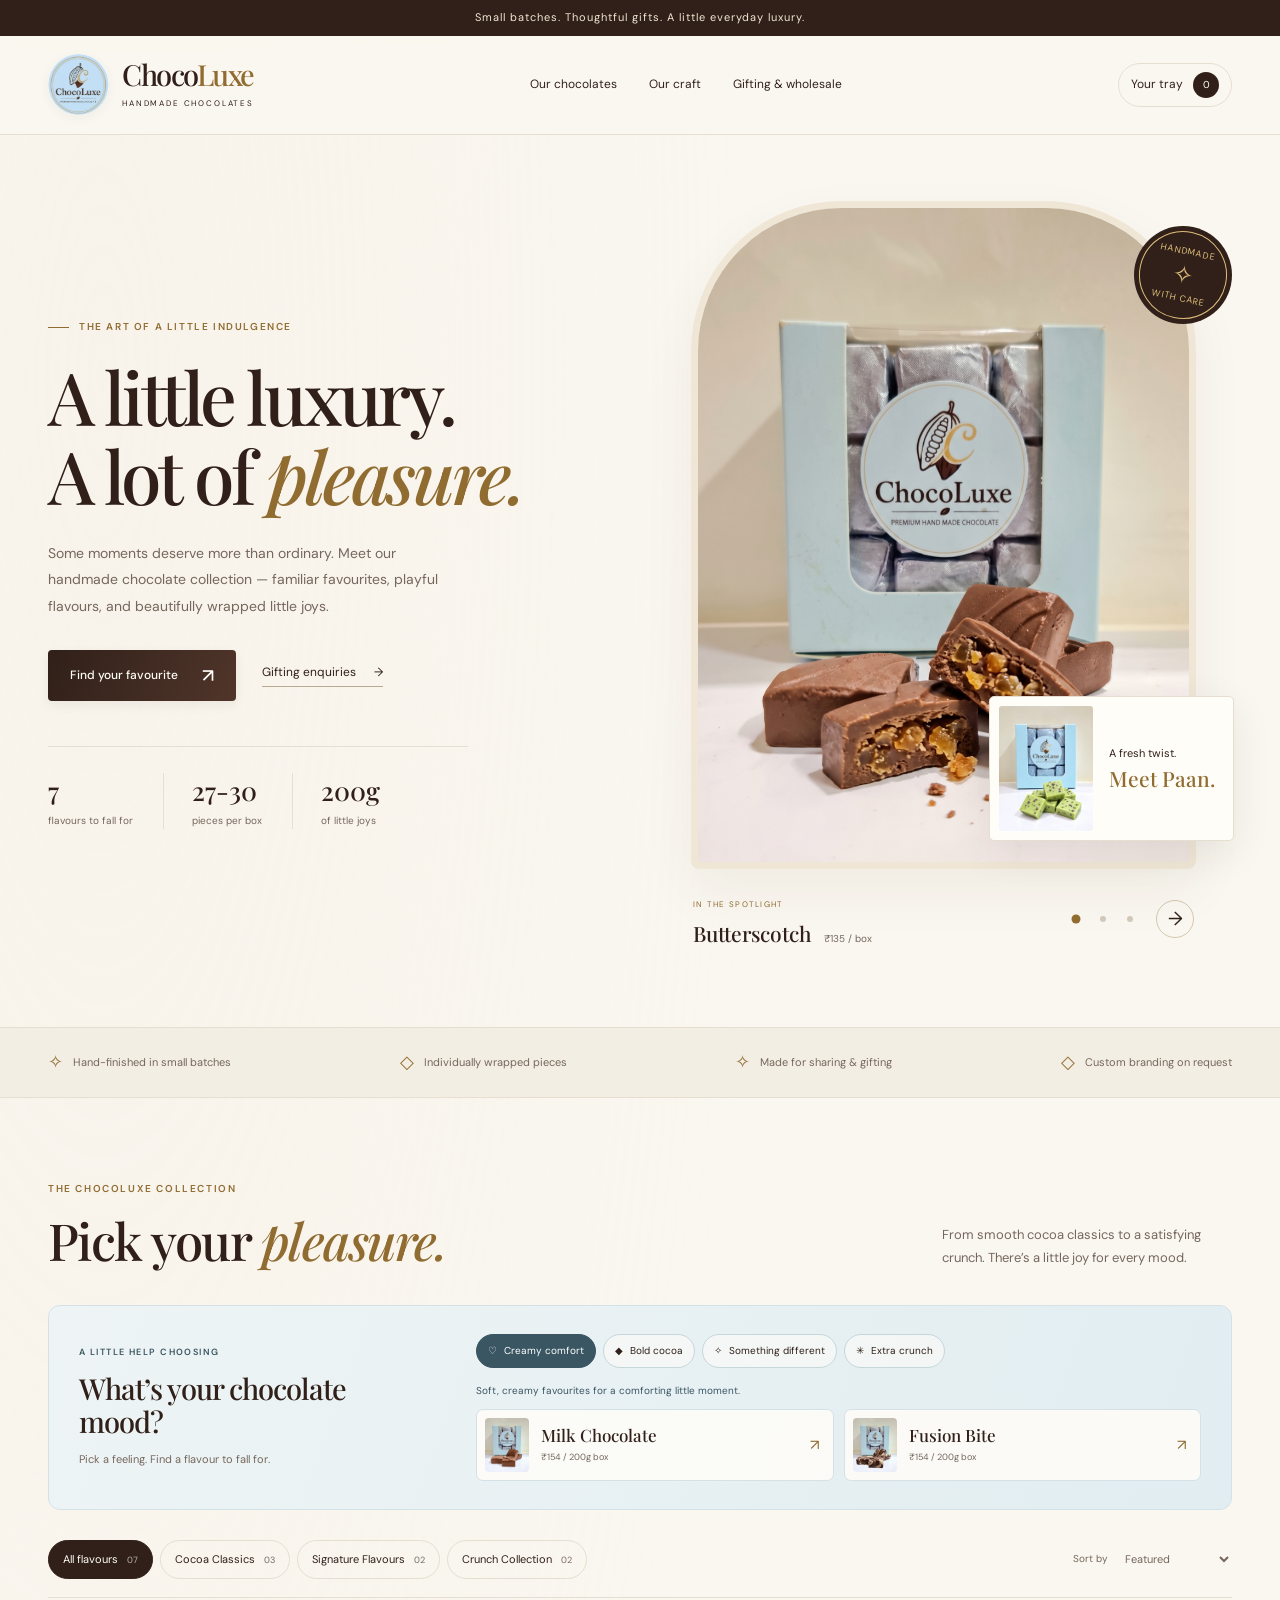
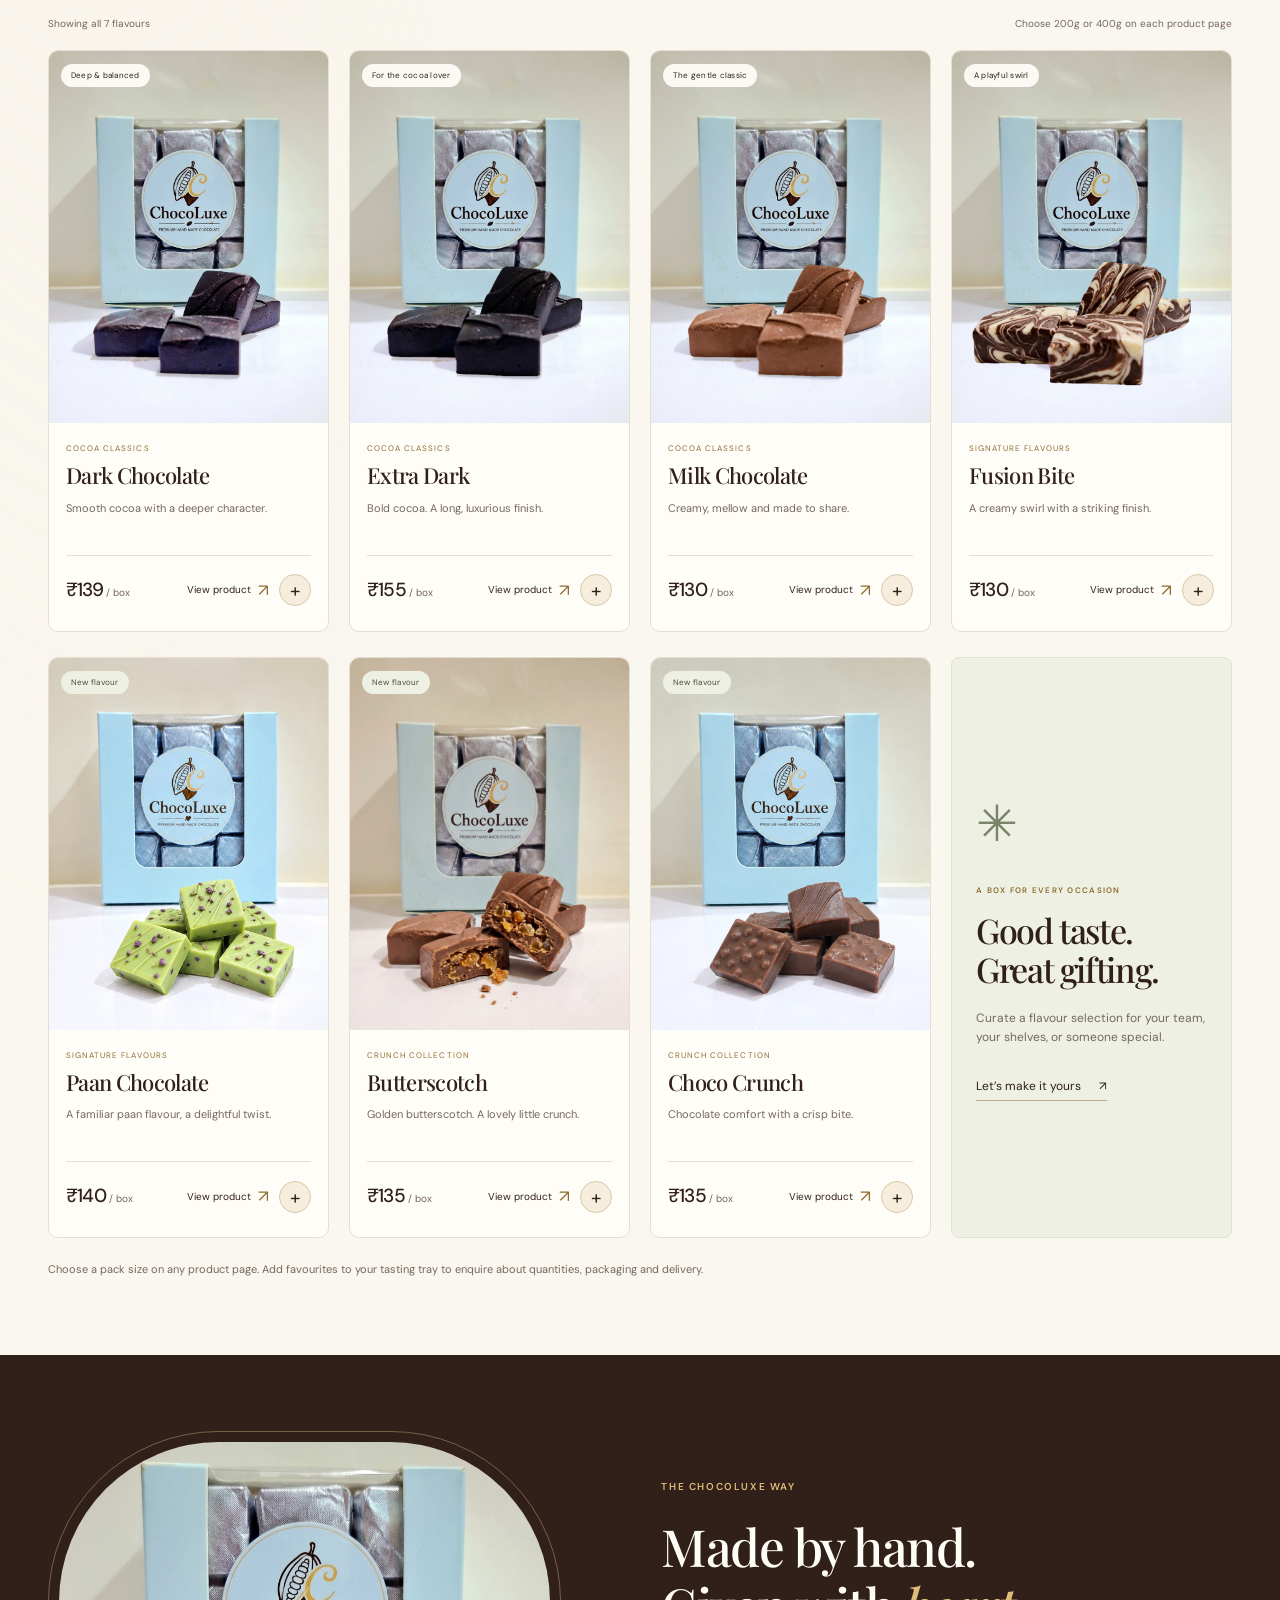
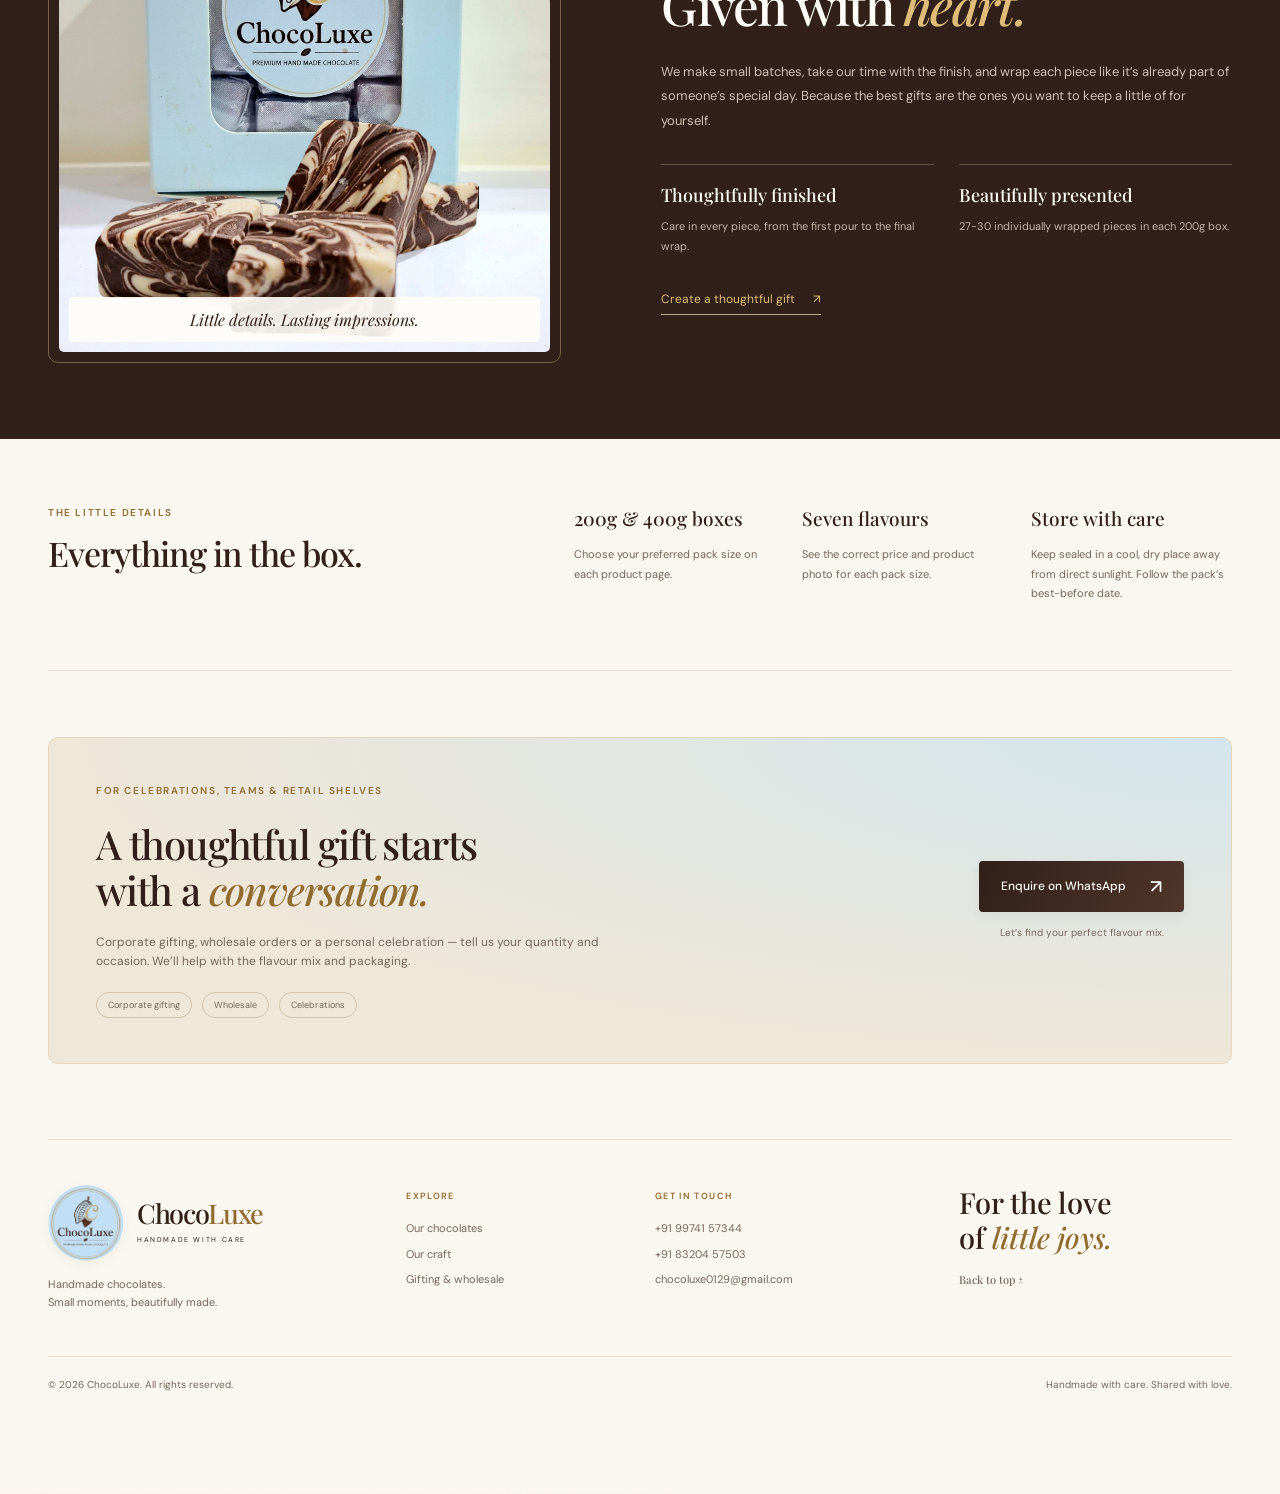
==== commit d12fc1fd: "Update premium 200g chocolate prices" ====
--- a/index.html
+++ b/index.html
@@ -48,13 +48,13 @@
       <div class="collection-tools"><div class="filters" role="group" aria-label="Filter chocolates by collection"><button class="filter active" data-filter="all" aria-pressed="true" type="button">All flavours <span>07</span></button><button class="filter" data-filter="classic" aria-pressed="false" type="button">Cocoa Classics <span>03</span></button><button class="filter" data-filter="signature" aria-pressed="false" type="button">Signature Flavours <span>02</span></button><button class="filter" data-filter="crunch" aria-pressed="false" type="button">Crunch Collection <span>02</span></button></div><label class="sort-label">Sort by <select id="sortProducts"><option value="featured">Featured</option><option value="price-asc">Price: low to high</option><option value="price-desc">Price: high to low</option></select></label></div>
       <div class="collection-meta"><p id="resultCount" role="status">Showing all 7 flavours</p><p>Choose 200g or 400g on each product page</p></div>
       <div class="products" id="products">
-        <article class="product" data-id="dark" data-type="classic" data-price="139" data-price-400="328"><div class="product-photo"><button class="photo-open" type="button" aria-label="Discover Dark Chocolate"><img src="dark.png" width="896" height="1195" alt="Dark chocolate pieces and ChocoLuxe gift box" loading="lazy"><span class="badge">Deep &amp; balanced</span></button></div><div class="product-body"><p class="product-category">Cocoa Classics</p><h3>Dark Chocolate</h3><p class="product-note">Smooth cocoa with a deeper character.</p><div class="product-foot"><div><strong class="price">₹139</strong><span class="unit"> / box</span></div><div class="product-actions"><button class="quick" type="button" aria-label="View product details: Dark Chocolate">View product <span aria-hidden="true">↗</span></button><button class="quick-add" type="button" aria-label="Add one Dark Chocolate box to tray"><span aria-hidden="true">+</span></button></div></div></div></article>
-        <article class="product" data-id="extra-dark" data-type="classic" data-price="155" data-price-400="364"><div class="product-photo"><button class="photo-open" type="button" aria-label="Discover Extra Dark"><img src="extra dark.png" width="896" height="1194" alt="Extra dark chocolate pieces and ChocoLuxe gift box" loading="lazy"><span class="badge">For the cocoa lover</span></button></div><div class="product-body"><p class="product-category">Cocoa Classics</p><h3>Extra Dark</h3><p class="product-note">Bold cocoa. A long, luxurious finish.</p><div class="product-foot"><div><strong class="price">₹155</strong><span class="unit"> / box</span></div><div class="product-actions"><button class="quick" type="button" aria-label="View product details: Extra Dark Chocolate">View product <span aria-hidden="true">↗</span></button><button class="quick-add" type="button" aria-label="Add one Extra Dark box to tray"><span aria-hidden="true">+</span></button></div></div></div></article>
-        <article class="product" data-id="milk" data-type="classic" data-price="130" data-price-400="308"><div class="product-photo"><button class="photo-open" type="button" aria-label="Discover Milk Chocolate"><img src="milk.png" width="896" height="1194" alt="Creamy milk chocolate pieces and ChocoLuxe gift box" loading="lazy"><span class="badge">The gentle classic</span></button></div><div class="product-body"><p class="product-category">Cocoa Classics</p><h3>Milk Chocolate</h3><p class="product-note">Creamy, mellow and made to share.</p><div class="product-foot"><div><strong class="price">₹130</strong><span class="unit"> / box</span></div><div class="product-actions"><button class="quick" type="button" aria-label="View product details: Milk Chocolate">View product <span aria-hidden="true">↗</span></button><button class="quick-add" type="button" aria-label="Add one Milk Chocolate box to tray"><span aria-hidden="true">+</span></button></div></div></div></article>
-        <article class="product" data-id="fusion" data-type="signature" data-price="130" data-price-400="308"><div class="product-photo"><button class="photo-open" type="button" aria-label="Discover Fusion Bite"><img src="fusion bite.png" width="896" height="1194" alt="Marbled Fusion Bite chocolates and ChocoLuxe gift box" loading="lazy"><span class="badge">A playful swirl</span></button></div><div class="product-body"><p class="product-category">Signature Flavours</p><h3>Fusion Bite</h3><p class="product-note">A creamy swirl with a striking finish.</p><div class="product-foot"><div><strong class="price">₹130</strong><span class="unit"> / box</span></div><div class="product-actions"><button class="quick" type="button" aria-label="View product details: Fusion Bite">View product <span aria-hidden="true">↗</span></button><button class="quick-add" type="button" aria-label="Add one Fusion Bite box to tray"><span aria-hidden="true">+</span></button></div></div></div></article>
-        <article class="product" data-id="paan" data-type="signature" data-price="140" data-price-400="332"><div class="product-photo"><button class="photo-open" type="button" aria-label="Discover Paan Chocolate"><img src="pan.jpg" width="960" height="1280" alt="Green Paan flavoured chocolates and ChocoLuxe gift box" loading="lazy"><span class="badge new">New flavour</span></button></div><div class="product-body"><p class="product-category">Signature Flavours</p><h3>Paan Chocolate</h3><p class="product-note">A familiar paan flavour, a delightful twist.</p><div class="product-foot"><div><strong class="price">₹140</strong><span class="unit"> / box</span></div><div class="product-actions"><button class="quick" type="button" aria-label="View product details: Paan Chocolate">View product <span aria-hidden="true">↗</span></button><button class="quick-add" type="button" aria-label="Add one Paan Chocolate box to tray"><span aria-hidden="true">+</span></button></div></div></div></article>
-        <article class="product" data-id="butterscotch" data-type="crunch" data-price="135" data-price-400="312"><div class="product-photo"><button class="photo-open" type="button" aria-label="Discover Butterscotch"><img src="butterscoch.png" width="1792" height="2400" alt="Butterscotch chocolate with golden crunchy pieces and ChocoLuxe gift box" loading="lazy"><span class="badge new">New flavour</span></button></div><div class="product-body"><p class="product-category">Crunch Collection</p><h3>Butterscotch</h3><p class="product-note">Golden butterscotch. A lovely little crunch.</p><div class="product-foot"><div><strong class="price">₹135</strong><span class="unit"> / box</span></div><div class="product-actions"><button class="quick" type="button" aria-label="View product details: Butterscotch">View product <span aria-hidden="true">↗</span></button><button class="quick-add" type="button" aria-label="Add one Butterscotch box to tray"><span aria-hidden="true">+</span></button></div></div></div></article>
-        <article class="product" data-id="choco-crunch" data-type="crunch" data-price="135" data-price-400="316"><div class="product-photo"><button class="photo-open" type="button" aria-label="Discover Choco Crunch"><img src="choco crunch.jpg" width="960" height="1280" alt="Choco Crunch chocolate pieces and ChocoLuxe gift box" loading="lazy"><span class="badge new">New flavour</span></button></div><div class="product-body"><p class="product-category">Crunch Collection</p><h3>Choco Crunch</h3><p class="product-note">Chocolate comfort with a crisp bite.</p><div class="product-foot"><div><strong class="price">₹135</strong><span class="unit"> / box</span></div><div class="product-actions"><button class="quick" type="button" aria-label="View product details: Choco Crunch">View product <span aria-hidden="true">↗</span></button><button class="quick-add" type="button" aria-label="Add one Choco Crunch box to tray"><span aria-hidden="true">+</span></button></div></div></div></article>
+        <article class="product" data-id="dark" data-type="classic" data-price="164" data-price-400="328"><div class="product-photo"><button class="photo-open" type="button" aria-label="Discover Dark Chocolate"><img src="dark.png" width="896" height="1195" alt="Dark chocolate pieces and ChocoLuxe gift box" loading="lazy"><span class="badge">Deep &amp; balanced</span></button></div><div class="product-body"><p class="product-category">Cocoa Classics</p><h3>Dark Chocolate</h3><p class="product-note">Smooth cocoa with a deeper character.</p><div class="product-foot"><div><strong class="price">₹139</strong><span class="unit"> / box</span></div><div class="product-actions"><button class="quick" type="button" aria-label="View product details: Dark Chocolate">View product <span aria-hidden="true">↗</span></button><button class="quick-add" type="button" aria-label="Add one Dark Chocolate box to tray"><span aria-hidden="true">+</span></button></div></div></div></article>
+        <article class="product" data-id="extra-dark" data-type="classic" data-price="182" data-price-400="364"><div class="product-photo"><button class="photo-open" type="button" aria-label="Discover Extra Dark"><img src="extra dark.png" width="896" height="1194" alt="Extra dark chocolate pieces and ChocoLuxe gift box" loading="lazy"><span class="badge">For the cocoa lover</span></button></div><div class="product-body"><p class="product-category">Cocoa Classics</p><h3>Extra Dark</h3><p class="product-note">Bold cocoa. A long, luxurious finish.</p><div class="product-foot"><div><strong class="price">₹155</strong><span class="unit"> / box</span></div><div class="product-actions"><button class="quick" type="button" aria-label="View product details: Extra Dark Chocolate">View product <span aria-hidden="true">↗</span></button><button class="quick-add" type="button" aria-label="Add one Extra Dark box to tray"><span aria-hidden="true">+</span></button></div></div></div></article>
+        <article class="product" data-id="milk" data-type="classic" data-price="154" data-price-400="308"><div class="product-photo"><button class="photo-open" type="button" aria-label="Discover Milk Chocolate"><img src="milk.png" width="896" height="1194" alt="Creamy milk chocolate pieces and ChocoLuxe gift box" loading="lazy"><span class="badge">The gentle classic</span></button></div><div class="product-body"><p class="product-category">Cocoa Classics</p><h3>Milk Chocolate</h3><p class="product-note">Creamy, mellow and made to share.</p><div class="product-foot"><div><strong class="price">₹130</strong><span class="unit"> / box</span></div><div class="product-actions"><button class="quick" type="button" aria-label="View product details: Milk Chocolate">View product <span aria-hidden="true">↗</span></button><button class="quick-add" type="button" aria-label="Add one Milk Chocolate box to tray"><span aria-hidden="true">+</span></button></div></div></div></article>
+        <article class="product" data-id="fusion" data-type="signature" data-price="154" data-price-400="308"><div class="product-photo"><button class="photo-open" type="button" aria-label="Discover Fusion Bite"><img src="fusion bite.png" width="896" height="1194" alt="Marbled Fusion Bite chocolates and ChocoLuxe gift box" loading="lazy"><span class="badge">A playful swirl</span></button></div><div class="product-body"><p class="product-category">Signature Flavours</p><h3>Fusion Bite</h3><p class="product-note">A creamy swirl with a striking finish.</p><div class="product-foot"><div><strong class="price">₹130</strong><span class="unit"> / box</span></div><div class="product-actions"><button class="quick" type="button" aria-label="View product details: Fusion Bite">View product <span aria-hidden="true">↗</span></button><button class="quick-add" type="button" aria-label="Add one Fusion Bite box to tray"><span aria-hidden="true">+</span></button></div></div></div></article>
+        <article class="product" data-id="paan" data-type="signature" data-price="166" data-price-400="332"><div class="product-photo"><button class="photo-open" type="button" aria-label="Discover Paan Chocolate"><img src="pan.jpg" width="960" height="1280" alt="Green Paan flavoured chocolates and ChocoLuxe gift box" loading="lazy"><span class="badge new">New flavour</span></button></div><div class="product-body"><p class="product-category">Signature Flavours</p><h3>Paan Chocolate</h3><p class="product-note">A familiar paan flavour, a delightful twist.</p><div class="product-foot"><div><strong class="price">₹140</strong><span class="unit"> / box</span></div><div class="product-actions"><button class="quick" type="button" aria-label="View product details: Paan Chocolate">View product <span aria-hidden="true">↗</span></button><button class="quick-add" type="button" aria-label="Add one Paan Chocolate box to tray"><span aria-hidden="true">+</span></button></div></div></div></article>
+        <article class="product" data-id="butterscotch" data-type="crunch" data-price="156" data-price-400="312"><div class="product-photo"><button class="photo-open" type="button" aria-label="Discover Butterscotch"><img src="butterscoch.png" width="1792" height="2400" alt="Butterscotch chocolate with golden crunchy pieces and ChocoLuxe gift box" loading="lazy"><span class="badge new">New flavour</span></button></div><div class="product-body"><p class="product-category">Crunch Collection</p><h3>Butterscotch</h3><p class="product-note">Golden butterscotch. A lovely little crunch.</p><div class="product-foot"><div><strong class="price">₹135</strong><span class="unit"> / box</span></div><div class="product-actions"><button class="quick" type="button" aria-label="View product details: Butterscotch">View product <span aria-hidden="true">↗</span></button><button class="quick-add" type="button" aria-label="Add one Butterscotch box to tray"><span aria-hidden="true">+</span></button></div></div></div></article>
+        <article class="product" data-id="choco-crunch" data-type="crunch" data-price="158" data-price-400="316"><div class="product-photo"><button class="photo-open" type="button" aria-label="Discover Choco Crunch"><img src="choco crunch.jpg" width="960" height="1280" alt="Choco Crunch chocolate pieces and ChocoLuxe gift box" loading="lazy"><span class="badge new">New flavour</span></button></div><div class="product-body"><p class="product-category">Crunch Collection</p><h3>Choco Crunch</h3><p class="product-note">Chocolate comfort with a crisp bite.</p><div class="product-foot"><div><strong class="price">₹135</strong><span class="unit"> / box</span></div><div class="product-actions"><button class="quick" type="button" aria-label="View product details: Choco Crunch">View product <span aria-hidden="true">↗</span></button><button class="quick-add" type="button" aria-label="Add one Choco Crunch box to tray"><span aria-hidden="true">+</span></button></div></div></div></article>
         <aside class="collection-card"><span class="decorative-star" aria-hidden="true">✳</span><p class="eyebrow">A box for every occasion</p><h3>Good taste.<br>Great gifting.</h3><p>Curate a flavour selection for your team, your shelves, or someone special.</p><a class="text-link" href="#order">Let’s make it yours <span aria-hidden="true">↗</span></a></aside>
       </div>
       <noscript><p class="pricing-note">To build a tasting tray, enable JavaScript. You can also <a href="https://wa.me/919974157344">enquire on WhatsApp</a> about any flavour.</p></noscript>
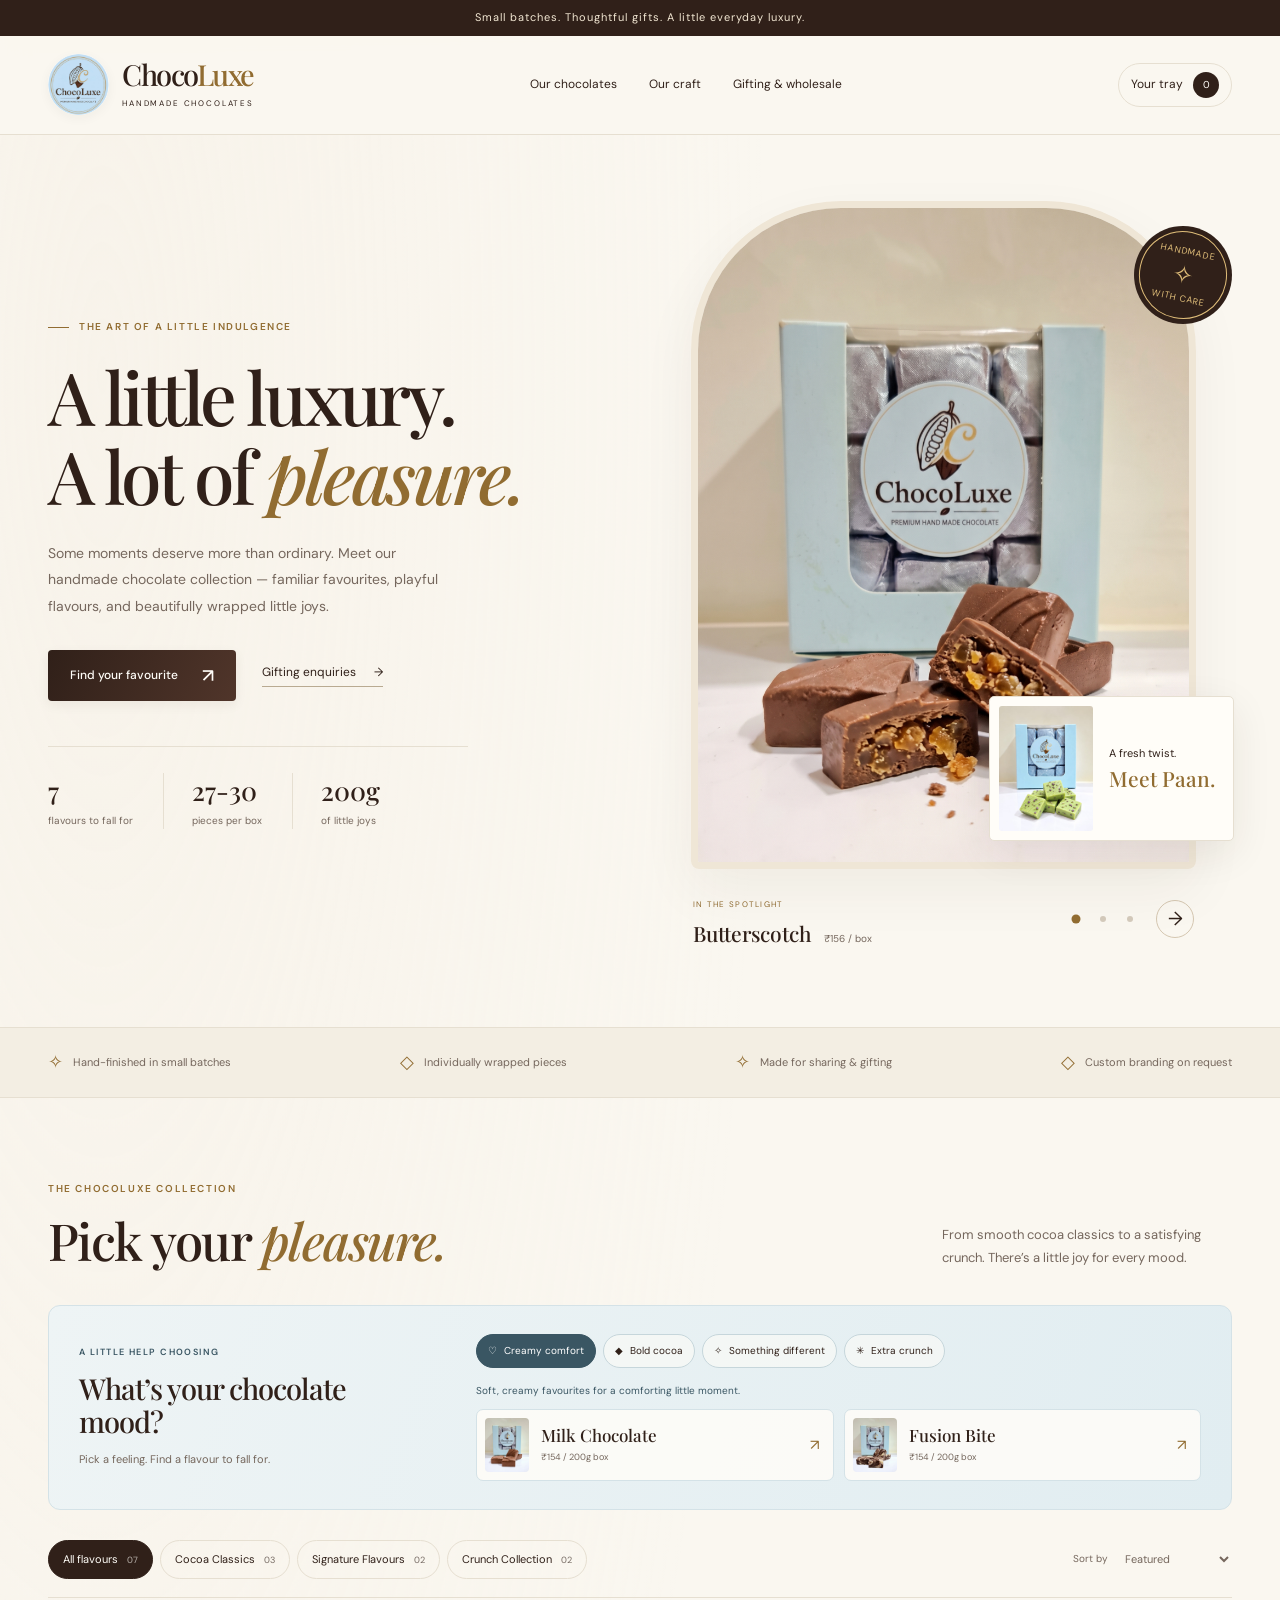
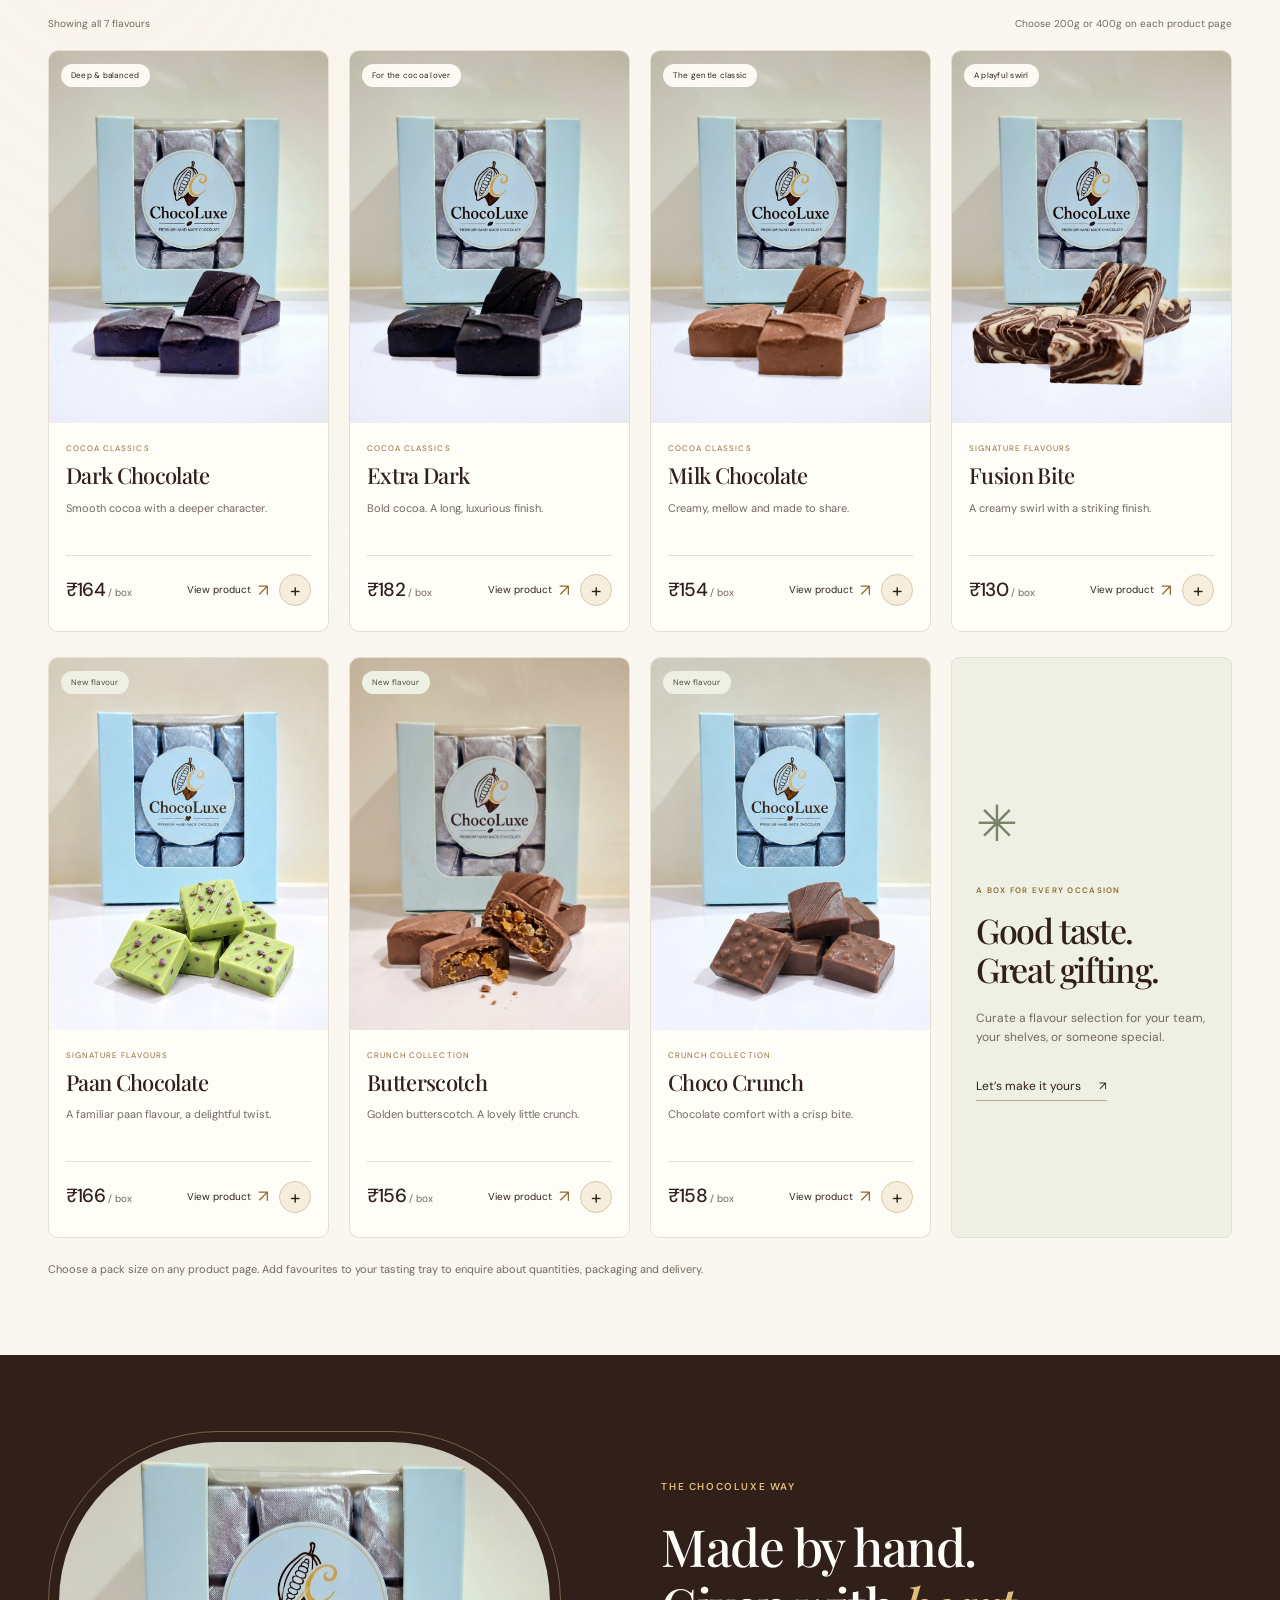
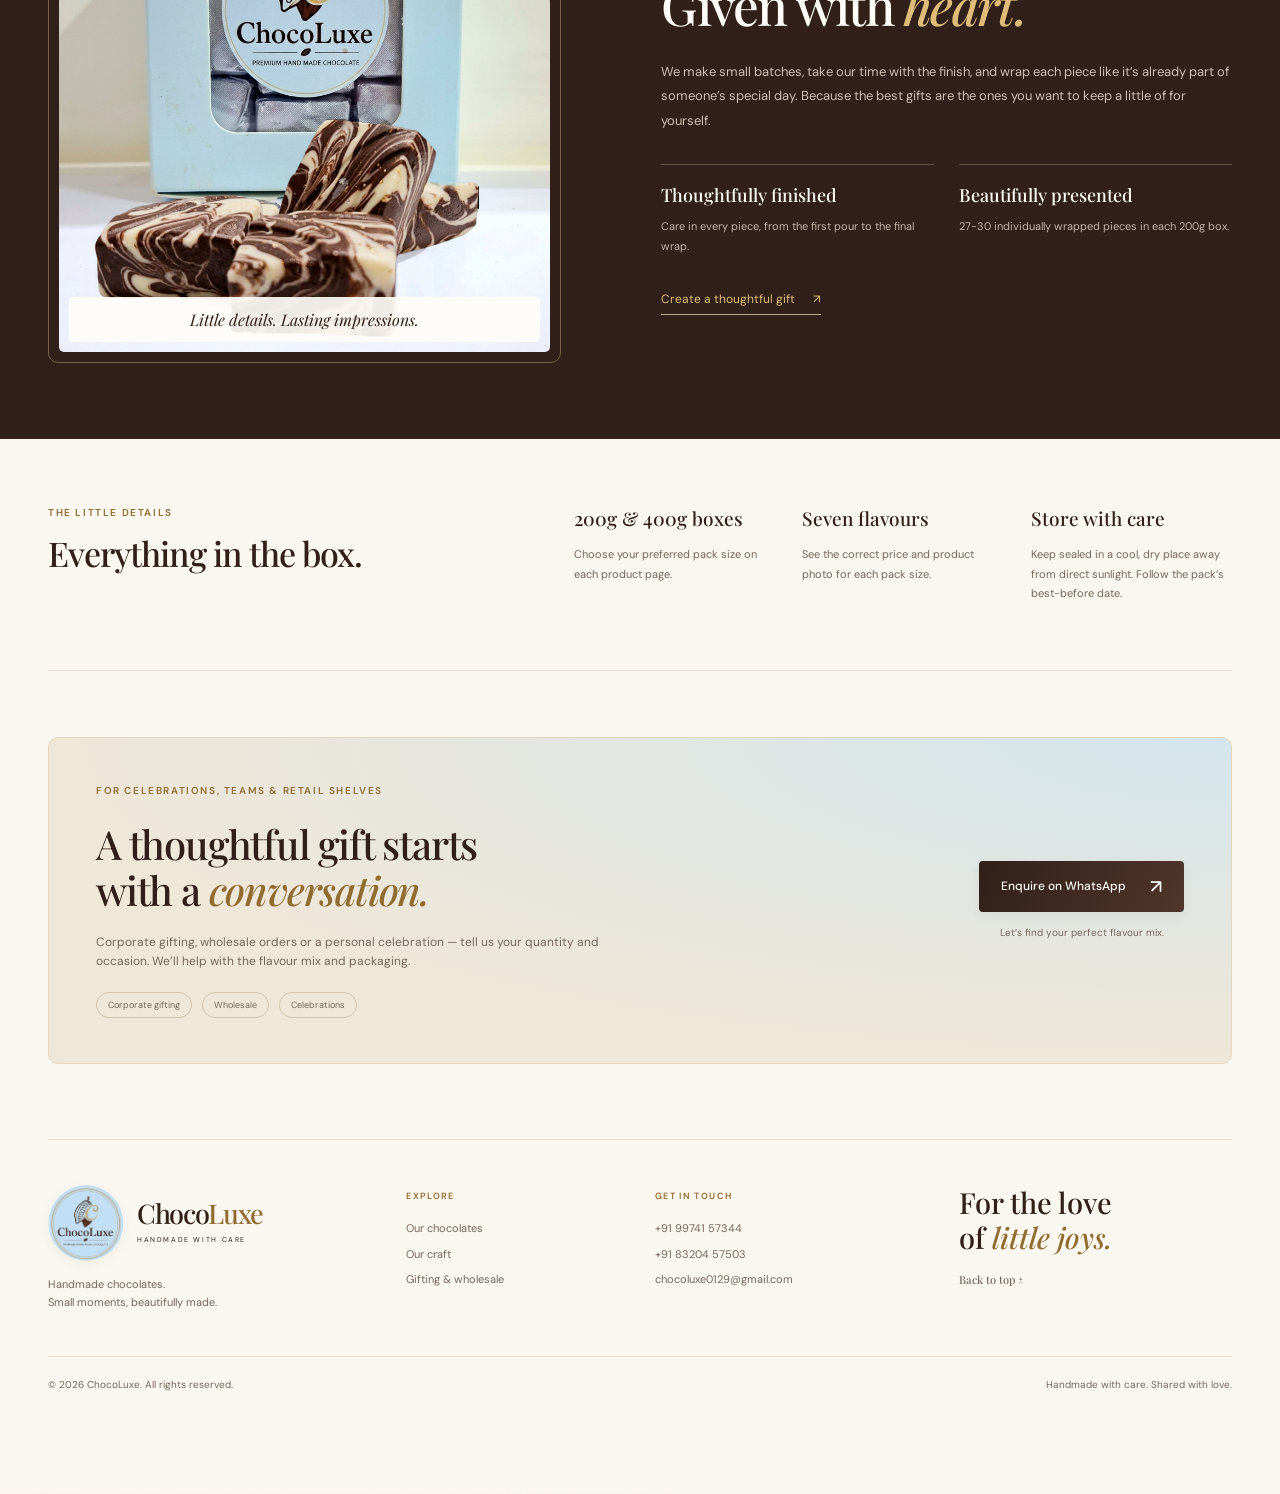
==== commit 6710c15b: "Fix outdated prices displayed on homepage" ====
--- a/index.html
+++ b/index.html
@@ -36,7 +36,7 @@
     <section class="hero shell" aria-labelledby="heroTitle">
       <div class="hero-content"><p class="eyebrow"><span></span> The art of a little indulgence</p><h1 id="heroTitle">A little luxury.<br>A lot of <em>pleasure.</em></h1><p class="hero-copy">Some moments deserve more than ordinary. Meet our handmade chocolate collection — familiar favourites, playful flavours, and beautifully wrapped little joys.</p><div class="hero-actions"><a class="button primary" href="#collection">Find your favourite <span aria-hidden="true">↗</span></a><a class="text-link" href="#order">Gifting enquiries <span aria-hidden="true">→</span></a></div><div class="hero-stats"><div><strong>7</strong><span>flavours to fall for</span></div><div><strong>27-30</strong><span>pieces per box</span></div><div><strong>200g</strong><span>of little joys</span></div></div></div>
       <div class="hero-visual"><div class="hero-photo"><button class="hero-photo-button" id="heroProduct" type="button" aria-label="Discover Butterscotch"><img id="heroImage" src="butterscoch.png" width="1792" height="2400" alt="ChocoLuxe butterscotch chocolate with golden crunchy pieces and its blue gift box" fetchpriority="high"></button></div><div class="hero-inset"><img src="pan.jpg" width="960" height="1280" alt="Green Paan chocolates with a ChocoLuxe gift box"><span>A fresh twist.<br><em>Meet Paan.</em></span></div><div class="seal" aria-label="Handmade, wrapped with care">Handmade<span>✧</span>with care</div>
-      <div class="hero-showcase" hidden><div><span class="showcase-kicker">IN THE SPOTLIGHT</span><p><strong id="heroName">Butterscotch</strong><span id="heroPrice">₹135 / box</span></p></div><div class="showcase-controls"><div class="showcase-dots" role="group" aria-label="Choose spotlight flavour"><button type="button" data-slide="0" aria-label="Show Butterscotch" aria-pressed="true"></button><button type="button" data-slide="1" aria-label="Show Paan Chocolate" aria-pressed="false"></button><button type="button" data-slide="2" aria-label="Show Fusion Bite" aria-pressed="false"></button></div><button id="nextSpotlight" type="button" aria-label="Next spotlight flavour">→</button></div></div></div>
+      <div class="hero-showcase" hidden><div><span class="showcase-kicker">IN THE SPOTLIGHT</span><p><strong id="heroName">Butterscotch</strong><span id="heroPrice">₹156 / box</span></p></div><div class="showcase-controls"><div class="showcase-dots" role="group" aria-label="Choose spotlight flavour"><button type="button" data-slide="0" aria-label="Show Butterscotch" aria-pressed="true"></button><button type="button" data-slide="1" aria-label="Show Paan Chocolate" aria-pressed="false"></button><button type="button" data-slide="2" aria-label="Show Fusion Bite" aria-pressed="false"></button></div><button id="nextSpotlight" type="button" aria-label="Next spotlight flavour">→</button></div></div></div>
     </section>
     <div class="benefit-strip"><div class="shell benefits"><span><b aria-hidden="true">✧</b> Hand-finished in small batches</span><span><b aria-hidden="true">◇</b> Individually wrapped pieces</span><span><b aria-hidden="true">✧</b> Made for sharing &amp; gifting</span><span><b aria-hidden="true">◇</b> Custom branding on request</span></div></div>
     <section class="collection shell" id="collection" aria-labelledby="collectionTitle">
@@ -48,13 +48,13 @@
       <div class="collection-tools"><div class="filters" role="group" aria-label="Filter chocolates by collection"><button class="filter active" data-filter="all" aria-pressed="true" type="button">All flavours <span>07</span></button><button class="filter" data-filter="classic" aria-pressed="false" type="button">Cocoa Classics <span>03</span></button><button class="filter" data-filter="signature" aria-pressed="false" type="button">Signature Flavours <span>02</span></button><button class="filter" data-filter="crunch" aria-pressed="false" type="button">Crunch Collection <span>02</span></button></div><label class="sort-label">Sort by <select id="sortProducts"><option value="featured">Featured</option><option value="price-asc">Price: low to high</option><option value="price-desc">Price: high to low</option></select></label></div>
       <div class="collection-meta"><p id="resultCount" role="status">Showing all 7 flavours</p><p>Choose 200g or 400g on each product page</p></div>
       <div class="products" id="products">
-        <article class="product" data-id="dark" data-type="classic" data-price="164" data-price-400="328"><div class="product-photo"><button class="photo-open" type="button" aria-label="Discover Dark Chocolate"><img src="dark.png" width="896" height="1195" alt="Dark chocolate pieces and ChocoLuxe gift box" loading="lazy"><span class="badge">Deep &amp; balanced</span></button></div><div class="product-body"><p class="product-category">Cocoa Classics</p><h3>Dark Chocolate</h3><p class="product-note">Smooth cocoa with a deeper character.</p><div class="product-foot"><div><strong class="price">₹139</strong><span class="unit"> / box</span></div><div class="product-actions"><button class="quick" type="button" aria-label="View product details: Dark Chocolate">View product <span aria-hidden="true">↗</span></button><button class="quick-add" type="button" aria-label="Add one Dark Chocolate box to tray"><span aria-hidden="true">+</span></button></div></div></div></article>
-        <article class="product" data-id="extra-dark" data-type="classic" data-price="182" data-price-400="364"><div class="product-photo"><button class="photo-open" type="button" aria-label="Discover Extra Dark"><img src="extra dark.png" width="896" height="1194" alt="Extra dark chocolate pieces and ChocoLuxe gift box" loading="lazy"><span class="badge">For the cocoa lover</span></button></div><div class="product-body"><p class="product-category">Cocoa Classics</p><h3>Extra Dark</h3><p class="product-note">Bold cocoa. A long, luxurious finish.</p><div class="product-foot"><div><strong class="price">₹155</strong><span class="unit"> / box</span></div><div class="product-actions"><button class="quick" type="button" aria-label="View product details: Extra Dark Chocolate">View product <span aria-hidden="true">↗</span></button><button class="quick-add" type="button" aria-label="Add one Extra Dark box to tray"><span aria-hidden="true">+</span></button></div></div></div></article>
-        <article class="product" data-id="milk" data-type="classic" data-price="154" data-price-400="308"><div class="product-photo"><button class="photo-open" type="button" aria-label="Discover Milk Chocolate"><img src="milk.png" width="896" height="1194" alt="Creamy milk chocolate pieces and ChocoLuxe gift box" loading="lazy"><span class="badge">The gentle classic</span></button></div><div class="product-body"><p class="product-category">Cocoa Classics</p><h3>Milk Chocolate</h3><p class="product-note">Creamy, mellow and made to share.</p><div class="product-foot"><div><strong class="price">₹130</strong><span class="unit"> / box</span></div><div class="product-actions"><button class="quick" type="button" aria-label="View product details: Milk Chocolate">View product <span aria-hidden="true">↗</span></button><button class="quick-add" type="button" aria-label="Add one Milk Chocolate box to tray"><span aria-hidden="true">+</span></button></div></div></div></article>
+        <article class="product" data-id="dark" data-type="classic" data-price="164" data-price-400="328"><div class="product-photo"><button class="photo-open" type="button" aria-label="Discover Dark Chocolate"><img src="dark.png" width="896" height="1195" alt="Dark chocolate pieces and ChocoLuxe gift box" loading="lazy"><span class="badge">Deep &amp; balanced</span></button></div><div class="product-body"><p class="product-category">Cocoa Classics</p><h3>Dark Chocolate</h3><p class="product-note">Smooth cocoa with a deeper character.</p><div class="product-foot"><div><strong class="price">₹164</strong><span class="unit"> / box</span></div><div class="product-actions"><button class="quick" type="button" aria-label="View product details: Dark Chocolate">View product <span aria-hidden="true">↗</span></button><button class="quick-add" type="button" aria-label="Add one Dark Chocolate box to tray"><span aria-hidden="true">+</span></button></div></div></div></article>
+        <article class="product" data-id="extra-dark" data-type="classic" data-price="182" data-price-400="364"><div class="product-photo"><button class="photo-open" type="button" aria-label="Discover Extra Dark"><img src="extra dark.png" width="896" height="1194" alt="Extra dark chocolate pieces and ChocoLuxe gift box" loading="lazy"><span class="badge">For the cocoa lover</span></button></div><div class="product-body"><p class="product-category">Cocoa Classics</p><h3>Extra Dark</h3><p class="product-note">Bold cocoa. A long, luxurious finish.</p><div class="product-foot"><div><strong class="price">₹182</strong><span class="unit"> / box</span></div><div class="product-actions"><button class="quick" type="button" aria-label="View product details: Extra Dark Chocolate">View product <span aria-hidden="true">↗</span></button><button class="quick-add" type="button" aria-label="Add one Extra Dark box to tray"><span aria-hidden="true">+</span></button></div></div></div></article>
+        <article class="product" data-id="milk" data-type="classic" data-price="154" data-price-400="308"><div class="product-photo"><button class="photo-open" type="button" aria-label="Discover Milk Chocolate"><img src="milk.png" width="896" height="1194" alt="Creamy milk chocolate pieces and ChocoLuxe gift box" loading="lazy"><span class="badge">The gentle classic</span></button></div><div class="product-body"><p class="product-category">Cocoa Classics</p><h3>Milk Chocolate</h3><p class="product-note">Creamy, mellow and made to share.</p><div class="product-foot"><div><strong class="price">₹154</strong><span class="unit"> / box</span></div><div class="product-actions"><button class="quick" type="button" aria-label="View product details: Milk Chocolate">View product <span aria-hidden="true">↗</span></button><button class="quick-add" type="button" aria-label="Add one Milk Chocolate box to tray"><span aria-hidden="true">+</span></button></div></div></div></article>
         <article class="product" data-id="fusion" data-type="signature" data-price="154" data-price-400="308"><div class="product-photo"><button class="photo-open" type="button" aria-label="Discover Fusion Bite"><img src="fusion bite.png" width="896" height="1194" alt="Marbled Fusion Bite chocolates and ChocoLuxe gift box" loading="lazy"><span class="badge">A playful swirl</span></button></div><div class="product-body"><p class="product-category">Signature Flavours</p><h3>Fusion Bite</h3><p class="product-note">A creamy swirl with a striking finish.</p><div class="product-foot"><div><strong class="price">₹130</strong><span class="unit"> / box</span></div><div class="product-actions"><button class="quick" type="button" aria-label="View product details: Fusion Bite">View product <span aria-hidden="true">↗</span></button><button class="quick-add" type="button" aria-label="Add one Fusion Bite box to tray"><span aria-hidden="true">+</span></button></div></div></div></article>
-        <article class="product" data-id="paan" data-type="signature" data-price="166" data-price-400="332"><div class="product-photo"><button class="photo-open" type="button" aria-label="Discover Paan Chocolate"><img src="pan.jpg" width="960" height="1280" alt="Green Paan flavoured chocolates and ChocoLuxe gift box" loading="lazy"><span class="badge new">New flavour</span></button></div><div class="product-body"><p class="product-category">Signature Flavours</p><h3>Paan Chocolate</h3><p class="product-note">A familiar paan flavour, a delightful twist.</p><div class="product-foot"><div><strong class="price">₹140</strong><span class="unit"> / box</span></div><div class="product-actions"><button class="quick" type="button" aria-label="View product details: Paan Chocolate">View product <span aria-hidden="true">↗</span></button><button class="quick-add" type="button" aria-label="Add one Paan Chocolate box to tray"><span aria-hidden="true">+</span></button></div></div></div></article>
-        <article class="product" data-id="butterscotch" data-type="crunch" data-price="156" data-price-400="312"><div class="product-photo"><button class="photo-open" type="button" aria-label="Discover Butterscotch"><img src="butterscoch.png" width="1792" height="2400" alt="Butterscotch chocolate with golden crunchy pieces and ChocoLuxe gift box" loading="lazy"><span class="badge new">New flavour</span></button></div><div class="product-body"><p class="product-category">Crunch Collection</p><h3>Butterscotch</h3><p class="product-note">Golden butterscotch. A lovely little crunch.</p><div class="product-foot"><div><strong class="price">₹135</strong><span class="unit"> / box</span></div><div class="product-actions"><button class="quick" type="button" aria-label="View product details: Butterscotch">View product <span aria-hidden="true">↗</span></button><button class="quick-add" type="button" aria-label="Add one Butterscotch box to tray"><span aria-hidden="true">+</span></button></div></div></div></article>
-        <article class="product" data-id="choco-crunch" data-type="crunch" data-price="158" data-price-400="316"><div class="product-photo"><button class="photo-open" type="button" aria-label="Discover Choco Crunch"><img src="choco crunch.jpg" width="960" height="1280" alt="Choco Crunch chocolate pieces and ChocoLuxe gift box" loading="lazy"><span class="badge new">New flavour</span></button></div><div class="product-body"><p class="product-category">Crunch Collection</p><h3>Choco Crunch</h3><p class="product-note">Chocolate comfort with a crisp bite.</p><div class="product-foot"><div><strong class="price">₹135</strong><span class="unit"> / box</span></div><div class="product-actions"><button class="quick" type="button" aria-label="View product details: Choco Crunch">View product <span aria-hidden="true">↗</span></button><button class="quick-add" type="button" aria-label="Add one Choco Crunch box to tray"><span aria-hidden="true">+</span></button></div></div></div></article>
+        <article class="product" data-id="paan" data-type="signature" data-price="166" data-price-400="332"><div class="product-photo"><button class="photo-open" type="button" aria-label="Discover Paan Chocolate"><img src="pan.jpg" width="960" height="1280" alt="Green Paan flavoured chocolates and ChocoLuxe gift box" loading="lazy"><span class="badge new">New flavour</span></button></div><div class="product-body"><p class="product-category">Signature Flavours</p><h3>Paan Chocolate</h3><p class="product-note">A familiar paan flavour, a delightful twist.</p><div class="product-foot"><div><strong class="price">₹166</strong><span class="unit"> / box</span></div><div class="product-actions"><button class="quick" type="button" aria-label="View product details: Paan Chocolate">View product <span aria-hidden="true">↗</span></button><button class="quick-add" type="button" aria-label="Add one Paan Chocolate box to tray"><span aria-hidden="true">+</span></button></div></div></div></article>
+        <article class="product" data-id="butterscotch" data-type="crunch" data-price="156" data-price-400="312"><div class="product-photo"><button class="photo-open" type="button" aria-label="Discover Butterscotch"><img src="butterscoch.png" width="1792" height="2400" alt="Butterscotch chocolate with golden crunchy pieces and ChocoLuxe gift box" loading="lazy"><span class="badge new">New flavour</span></button></div><div class="product-body"><p class="product-category">Crunch Collection</p><h3>Butterscotch</h3><p class="product-note">Golden butterscotch. A lovely little crunch.</p><div class="product-foot"><div><strong class="price">₹156</strong><span class="unit"> / box</span></div><div class="product-actions"><button class="quick" type="button" aria-label="View product details: Butterscotch">View product <span aria-hidden="true">↗</span></button><button class="quick-add" type="button" aria-label="Add one Butterscotch box to tray"><span aria-hidden="true">+</span></button></div></div></div></article>
+        <article class="product" data-id="choco-crunch" data-type="crunch" data-price="158" data-price-400="316"><div class="product-photo"><button class="photo-open" type="button" aria-label="Discover Choco Crunch"><img src="choco crunch.jpg" width="960" height="1280" alt="Choco Crunch chocolate pieces and ChocoLuxe gift box" loading="lazy"><span class="badge new">New flavour</span></button></div><div class="product-body"><p class="product-category">Crunch Collection</p><h3>Choco Crunch</h3><p class="product-note">Chocolate comfort with a crisp bite.</p><div class="product-foot"><div><strong class="price">₹158</strong><span class="unit"> / box</span></div><div class="product-actions"><button class="quick" type="button" aria-label="View product details: Choco Crunch">View product <span aria-hidden="true">↗</span></button><button class="quick-add" type="button" aria-label="Add one Choco Crunch box to tray"><span aria-hidden="true">+</span></button></div></div></div></article>
         <aside class="collection-card"><span class="decorative-star" aria-hidden="true">✳</span><p class="eyebrow">A box for every occasion</p><h3>Good taste.<br>Great gifting.</h3><p>Curate a flavour selection for your team, your shelves, or someone special.</p><a class="text-link" href="#order">Let’s make it yours <span aria-hidden="true">↗</span></a></aside>
       </div>
       <noscript><p class="pricing-note">To build a tasting tray, enable JavaScript. You can also <a href="https://wa.me/919974157344">enquire on WhatsApp</a> about any flavour.</p></noscript>
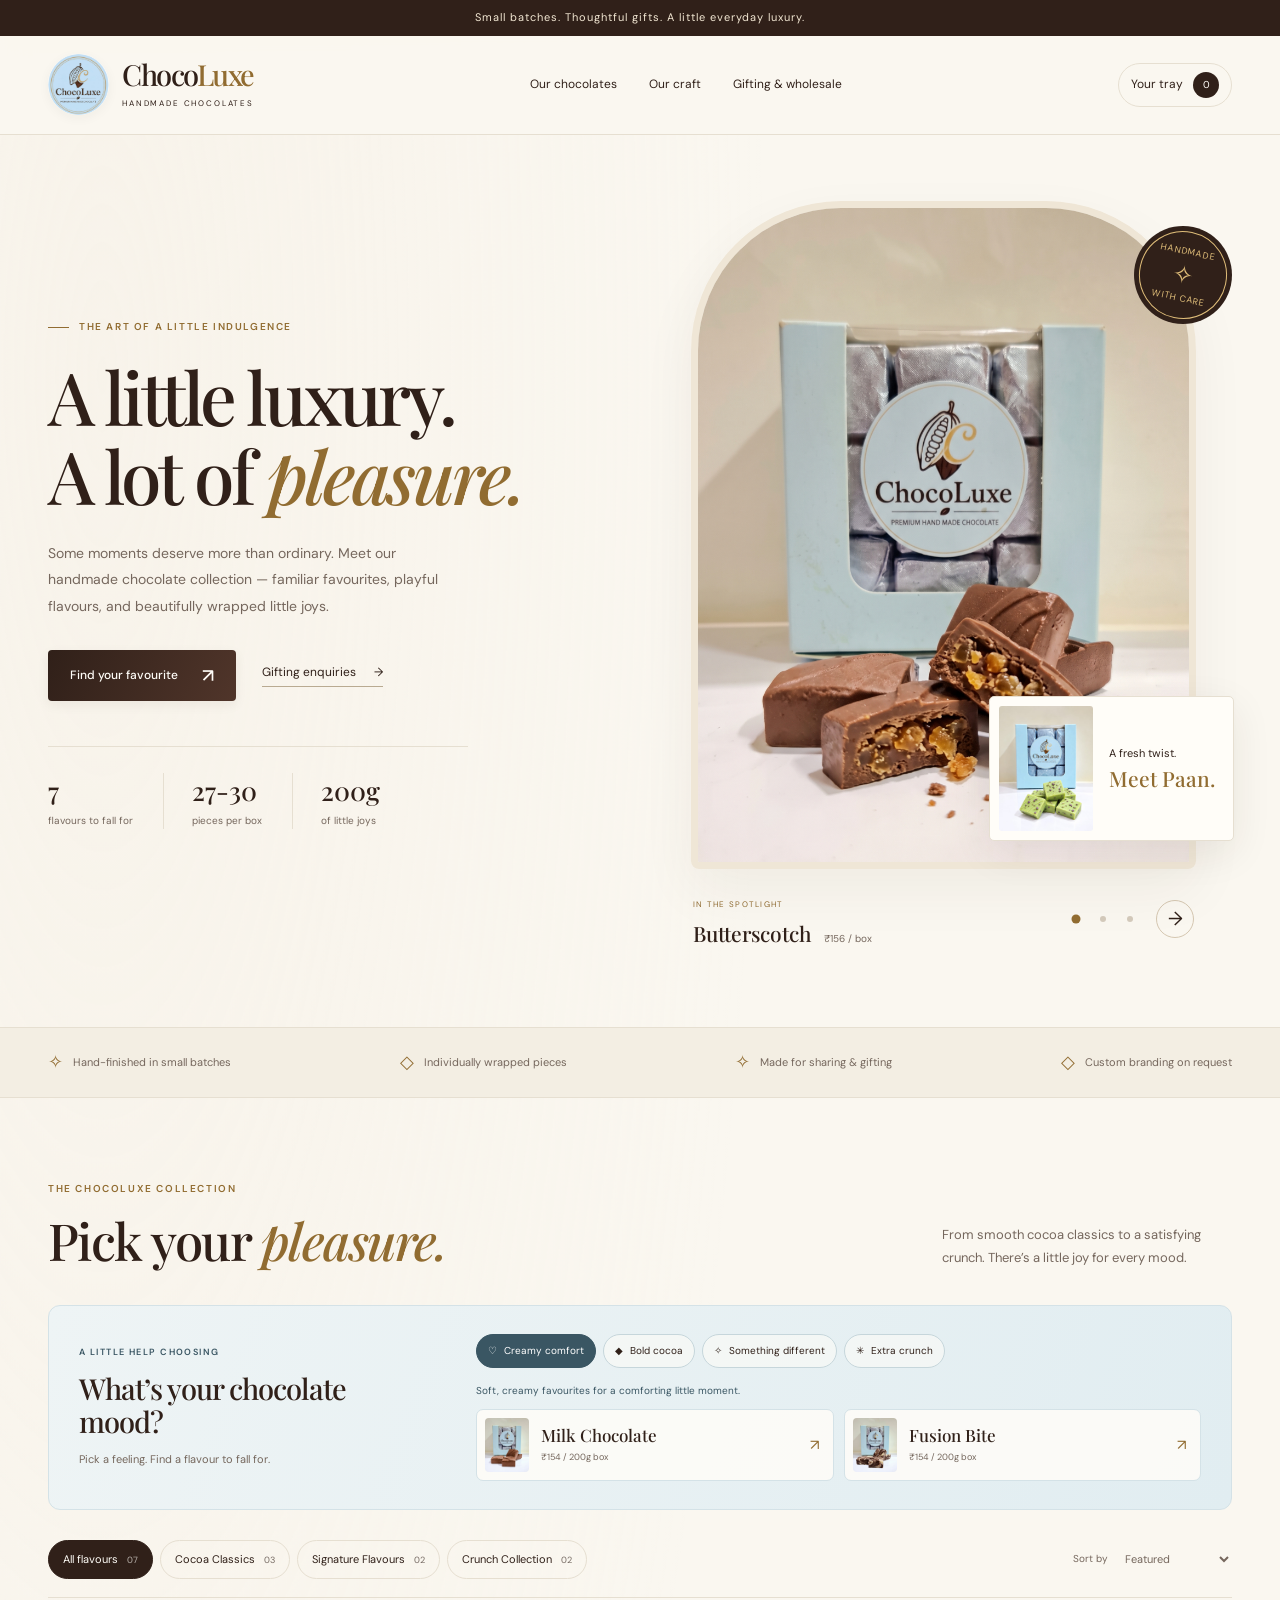
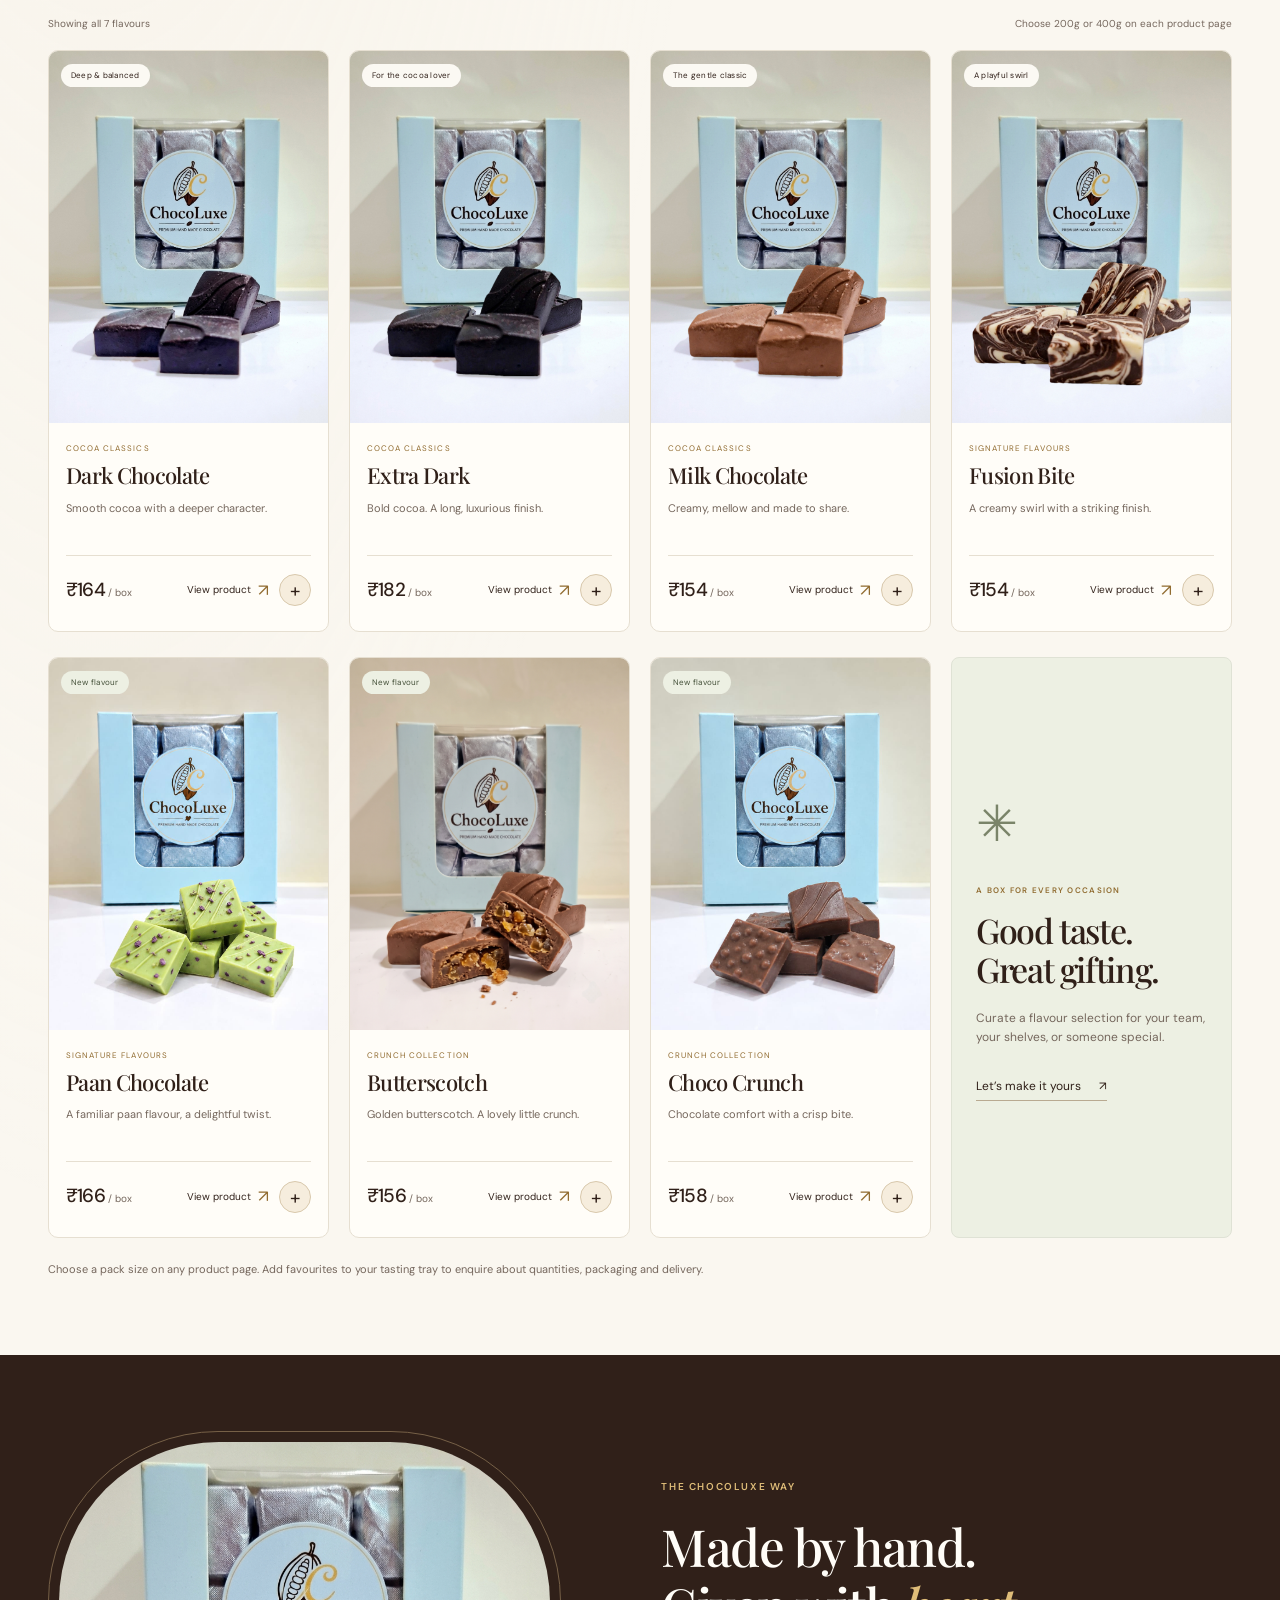
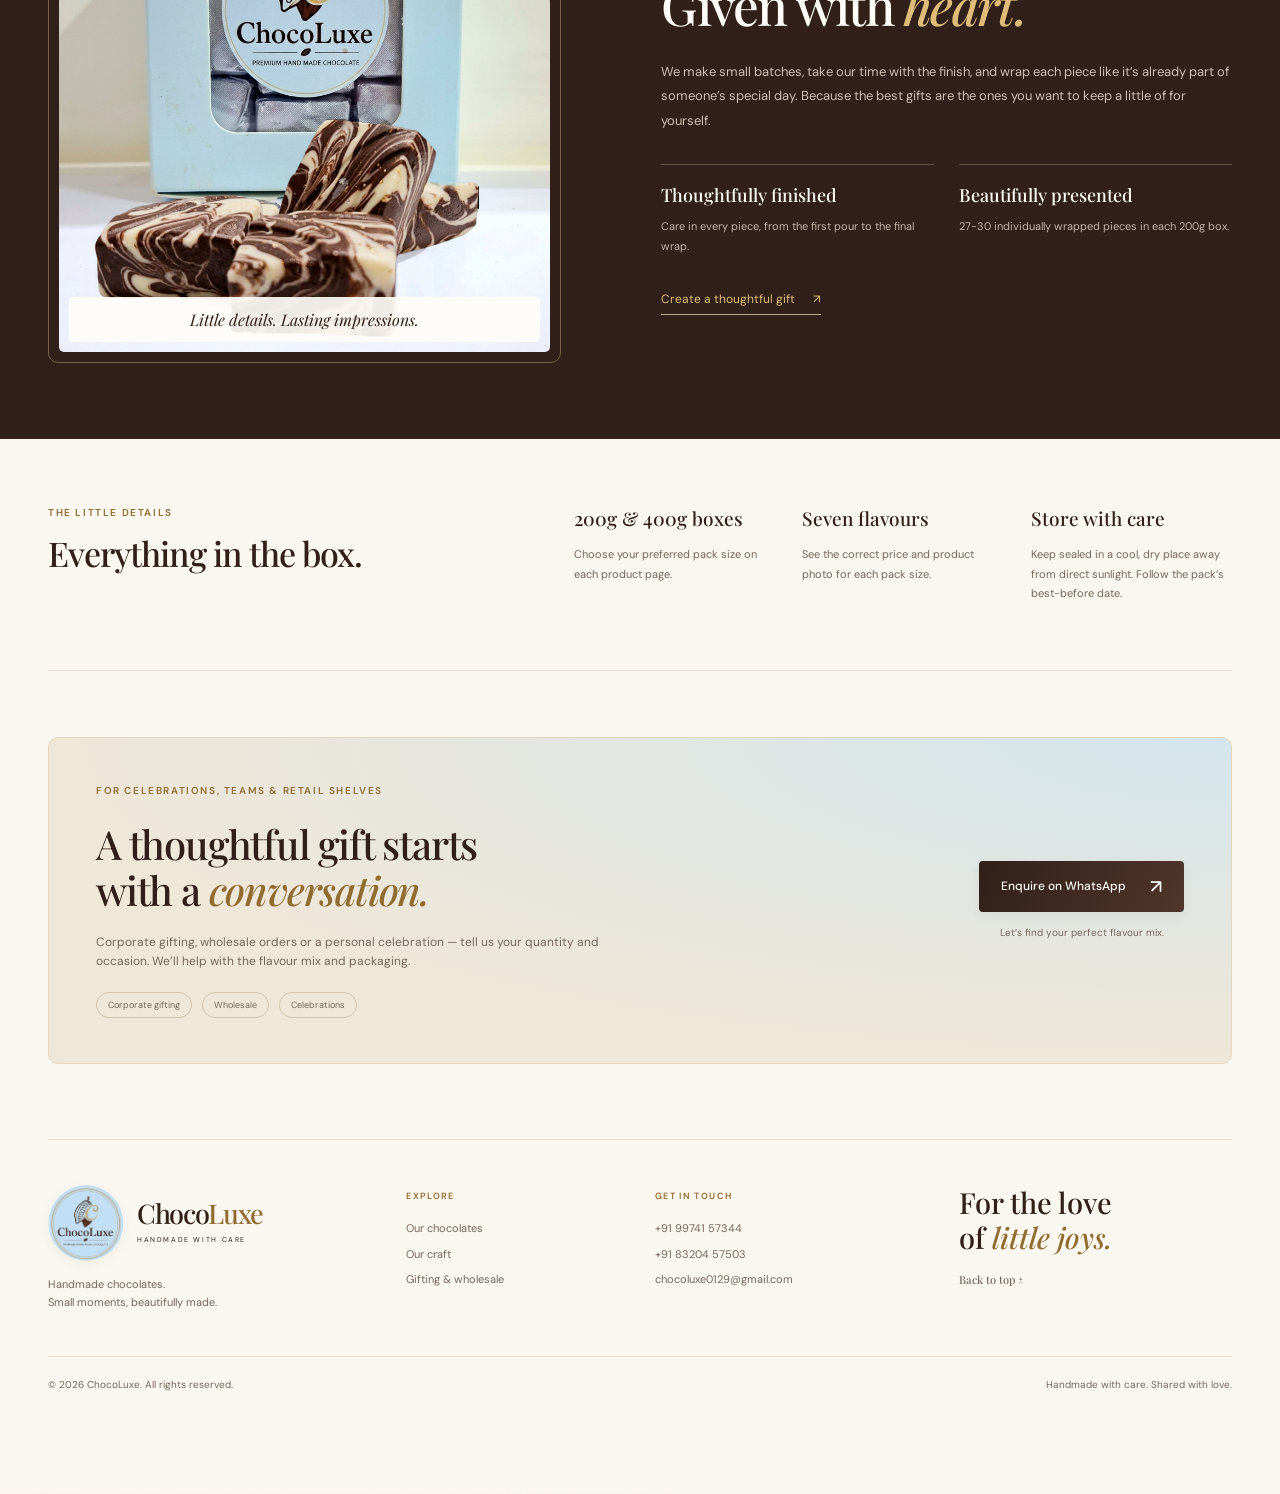
==== commit d221cf17: "Correct Fusion Bite homepage price" ====
--- a/index.html
+++ b/index.html
@@ -51,7 +51,7 @@
         <article class="product" data-id="dark" data-type="classic" data-price="164" data-price-400="328"><div class="product-photo"><button class="photo-open" type="button" aria-label="Discover Dark Chocolate"><img src="dark.png" width="896" height="1195" alt="Dark chocolate pieces and ChocoLuxe gift box" loading="lazy"><span class="badge">Deep &amp; balanced</span></button></div><div class="product-body"><p class="product-category">Cocoa Classics</p><h3>Dark Chocolate</h3><p class="product-note">Smooth cocoa with a deeper character.</p><div class="product-foot"><div><strong class="price">₹164</strong><span class="unit"> / box</span></div><div class="product-actions"><button class="quick" type="button" aria-label="View product details: Dark Chocolate">View product <span aria-hidden="true">↗</span></button><button class="quick-add" type="button" aria-label="Add one Dark Chocolate box to tray"><span aria-hidden="true">+</span></button></div></div></div></article>
         <article class="product" data-id="extra-dark" data-type="classic" data-price="182" data-price-400="364"><div class="product-photo"><button class="photo-open" type="button" aria-label="Discover Extra Dark"><img src="extra dark.png" width="896" height="1194" alt="Extra dark chocolate pieces and ChocoLuxe gift box" loading="lazy"><span class="badge">For the cocoa lover</span></button></div><div class="product-body"><p class="product-category">Cocoa Classics</p><h3>Extra Dark</h3><p class="product-note">Bold cocoa. A long, luxurious finish.</p><div class="product-foot"><div><strong class="price">₹182</strong><span class="unit"> / box</span></div><div class="product-actions"><button class="quick" type="button" aria-label="View product details: Extra Dark Chocolate">View product <span aria-hidden="true">↗</span></button><button class="quick-add" type="button" aria-label="Add one Extra Dark box to tray"><span aria-hidden="true">+</span></button></div></div></div></article>
         <article class="product" data-id="milk" data-type="classic" data-price="154" data-price-400="308"><div class="product-photo"><button class="photo-open" type="button" aria-label="Discover Milk Chocolate"><img src="milk.png" width="896" height="1194" alt="Creamy milk chocolate pieces and ChocoLuxe gift box" loading="lazy"><span class="badge">The gentle classic</span></button></div><div class="product-body"><p class="product-category">Cocoa Classics</p><h3>Milk Chocolate</h3><p class="product-note">Creamy, mellow and made to share.</p><div class="product-foot"><div><strong class="price">₹154</strong><span class="unit"> / box</span></div><div class="product-actions"><button class="quick" type="button" aria-label="View product details: Milk Chocolate">View product <span aria-hidden="true">↗</span></button><button class="quick-add" type="button" aria-label="Add one Milk Chocolate box to tray"><span aria-hidden="true">+</span></button></div></div></div></article>
-        <article class="product" data-id="fusion" data-type="signature" data-price="154" data-price-400="308"><div class="product-photo"><button class="photo-open" type="button" aria-label="Discover Fusion Bite"><img src="fusion bite.png" width="896" height="1194" alt="Marbled Fusion Bite chocolates and ChocoLuxe gift box" loading="lazy"><span class="badge">A playful swirl</span></button></div><div class="product-body"><p class="product-category">Signature Flavours</p><h3>Fusion Bite</h3><p class="product-note">A creamy swirl with a striking finish.</p><div class="product-foot"><div><strong class="price">₹130</strong><span class="unit"> / box</span></div><div class="product-actions"><button class="quick" type="button" aria-label="View product details: Fusion Bite">View product <span aria-hidden="true">↗</span></button><button class="quick-add" type="button" aria-label="Add one Fusion Bite box to tray"><span aria-hidden="true">+</span></button></div></div></div></article>
+        <article class="product" data-id="fusion" data-type="signature" data-price="154" data-price-400="308"><div class="product-photo"><button class="photo-open" type="button" aria-label="Discover Fusion Bite"><img src="fusion bite.png" width="896" height="1194" alt="Marbled Fusion Bite chocolates and ChocoLuxe gift box" loading="lazy"><span class="badge">A playful swirl</span></button></div><div class="product-body"><p class="product-category">Signature Flavours</p><h3>Fusion Bite</h3><p class="product-note">A creamy swirl with a striking finish.</p><div class="product-foot"><div><strong class="price">₹154</strong><span class="unit"> / box</span></div><div class="product-actions"><button class="quick" type="button" aria-label="View product details: Fusion Bite">View product <span aria-hidden="true">↗</span></button><button class="quick-add" type="button" aria-label="Add one Fusion Bite box to tray"><span aria-hidden="true">+</span></button></div></div></div></article>
         <article class="product" data-id="paan" data-type="signature" data-price="166" data-price-400="332"><div class="product-photo"><button class="photo-open" type="button" aria-label="Discover Paan Chocolate"><img src="pan.jpg" width="960" height="1280" alt="Green Paan flavoured chocolates and ChocoLuxe gift box" loading="lazy"><span class="badge new">New flavour</span></button></div><div class="product-body"><p class="product-category">Signature Flavours</p><h3>Paan Chocolate</h3><p class="product-note">A familiar paan flavour, a delightful twist.</p><div class="product-foot"><div><strong class="price">₹166</strong><span class="unit"> / box</span></div><div class="product-actions"><button class="quick" type="button" aria-label="View product details: Paan Chocolate">View product <span aria-hidden="true">↗</span></button><button class="quick-add" type="button" aria-label="Add one Paan Chocolate box to tray"><span aria-hidden="true">+</span></button></div></div></div></article>
         <article class="product" data-id="butterscotch" data-type="crunch" data-price="156" data-price-400="312"><div class="product-photo"><button class="photo-open" type="button" aria-label="Discover Butterscotch"><img src="butterscoch.png" width="1792" height="2400" alt="Butterscotch chocolate with golden crunchy pieces and ChocoLuxe gift box" loading="lazy"><span class="badge new">New flavour</span></button></div><div class="product-body"><p class="product-category">Crunch Collection</p><h3>Butterscotch</h3><p class="product-note">Golden butterscotch. A lovely little crunch.</p><div class="product-foot"><div><strong class="price">₹156</strong><span class="unit"> / box</span></div><div class="product-actions"><button class="quick" type="button" aria-label="View product details: Butterscotch">View product <span aria-hidden="true">↗</span></button><button class="quick-add" type="button" aria-label="Add one Butterscotch box to tray"><span aria-hidden="true">+</span></button></div></div></div></article>
         <article class="product" data-id="choco-crunch" data-type="crunch" data-price="158" data-price-400="316"><div class="product-photo"><button class="photo-open" type="button" aria-label="Discover Choco Crunch"><img src="choco crunch.jpg" width="960" height="1280" alt="Choco Crunch chocolate pieces and ChocoLuxe gift box" loading="lazy"><span class="badge new">New flavour</span></button></div><div class="product-body"><p class="product-category">Crunch Collection</p><h3>Choco Crunch</h3><p class="product-note">Chocolate comfort with a crisp bite.</p><div class="product-foot"><div><strong class="price">₹158</strong><span class="unit"> / box</span></div><div class="product-actions"><button class="quick" type="button" aria-label="View product details: Choco Crunch">View product <span aria-hidden="true">↗</span></button><button class="quick-add" type="button" aria-label="Add one Choco Crunch box to tray"><span aria-hidden="true">+</span></button></div></div></div></article>
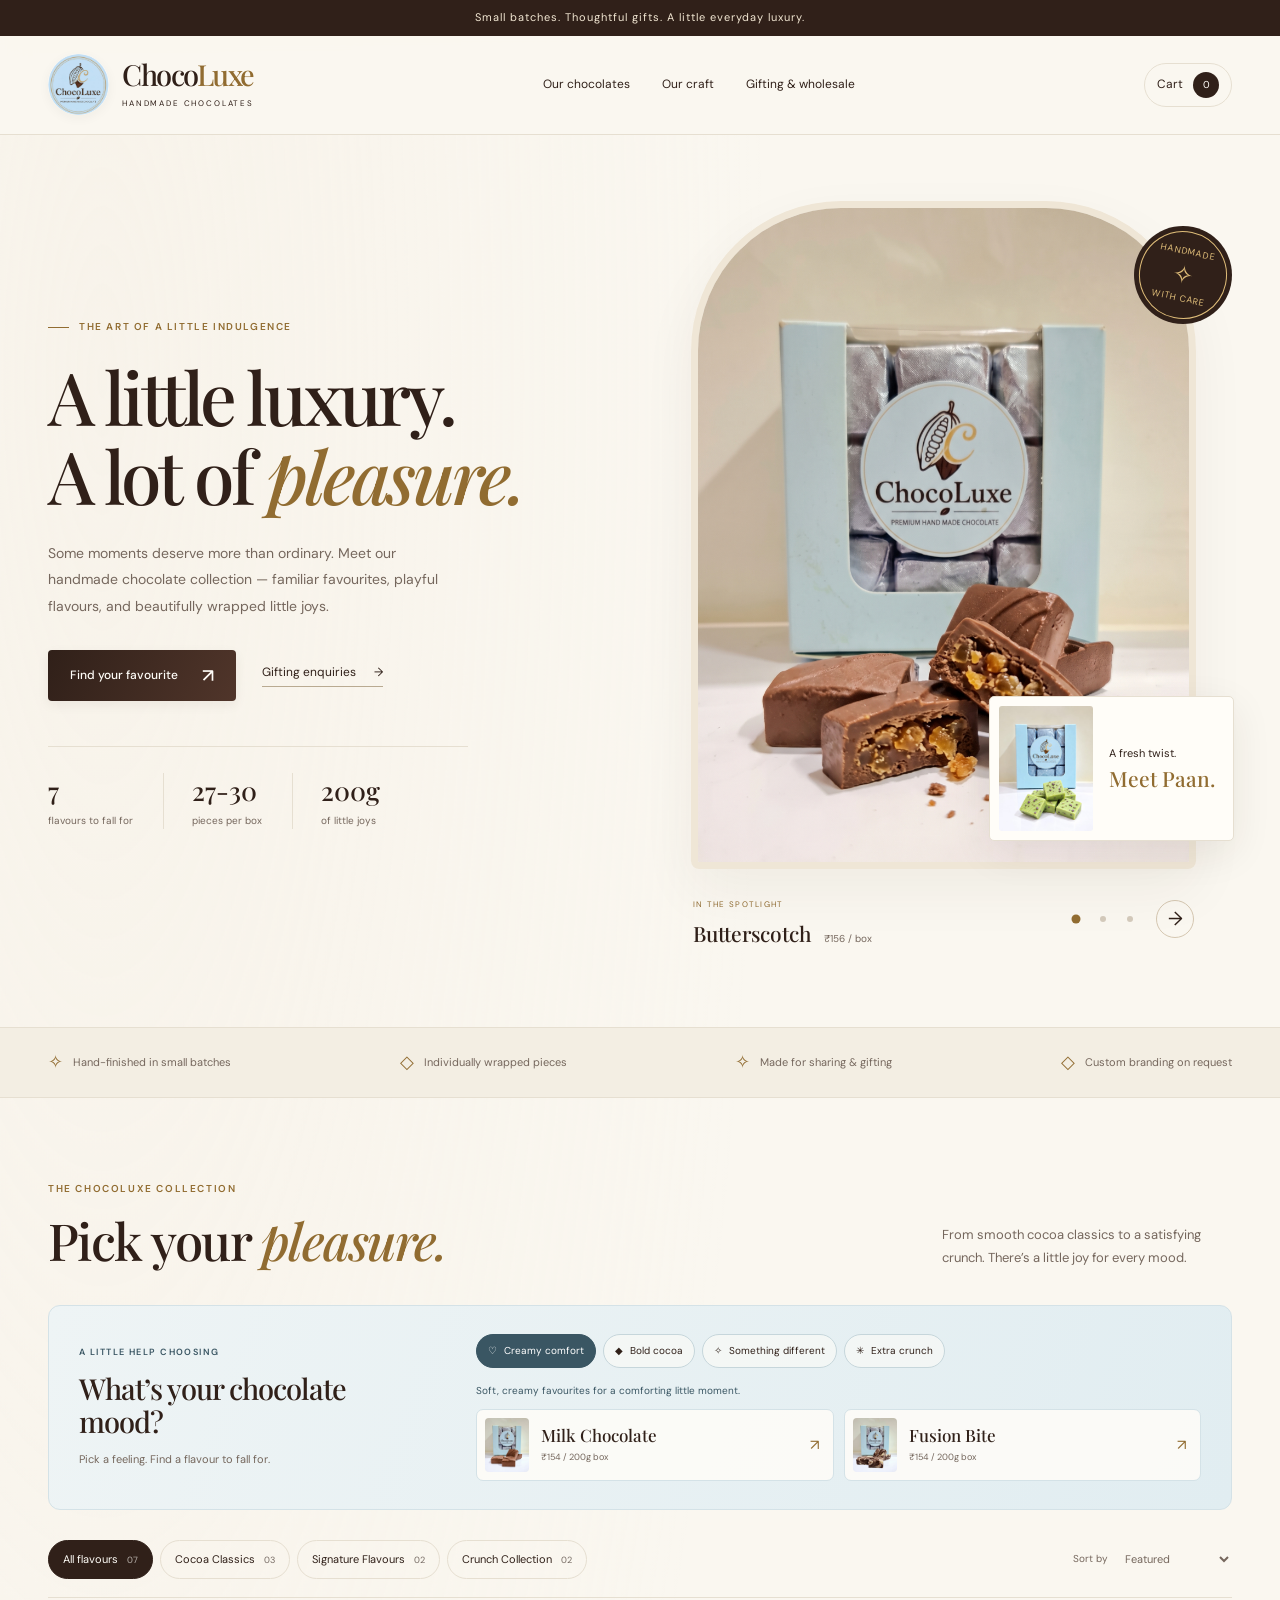
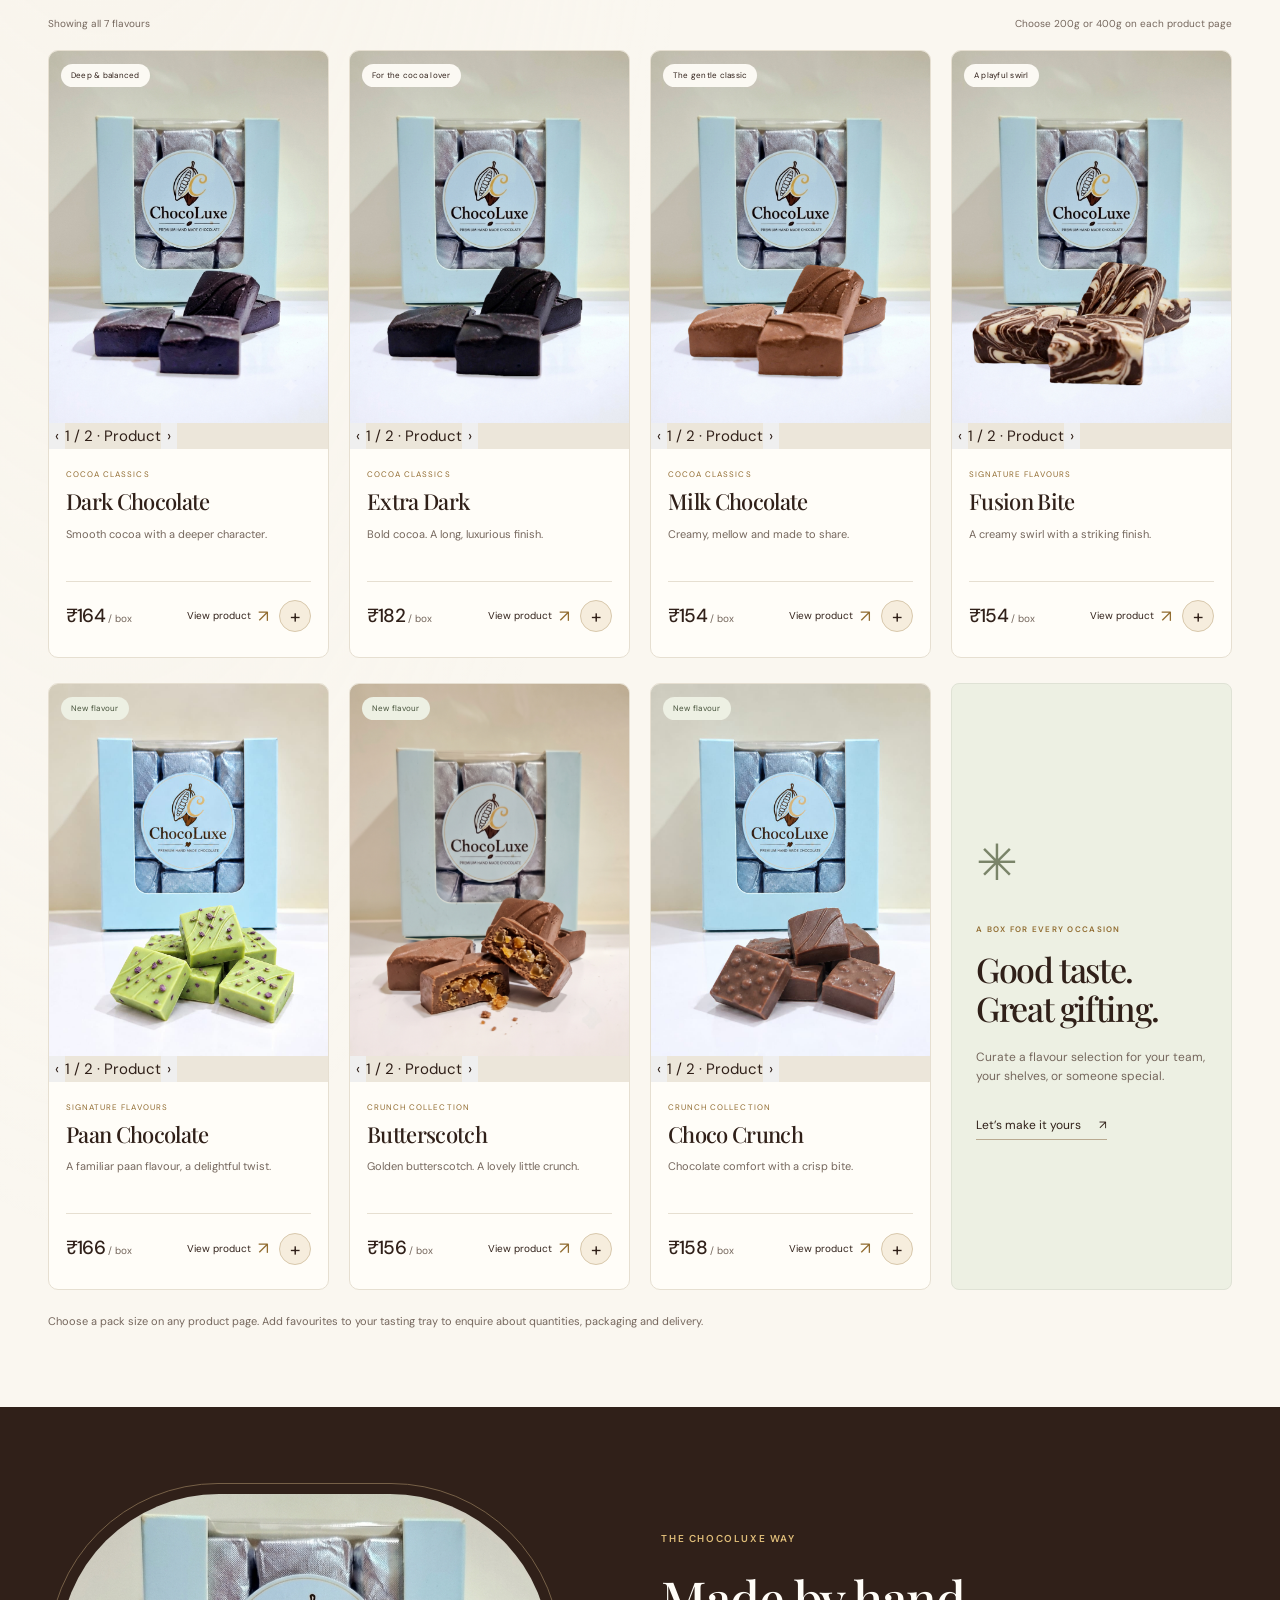
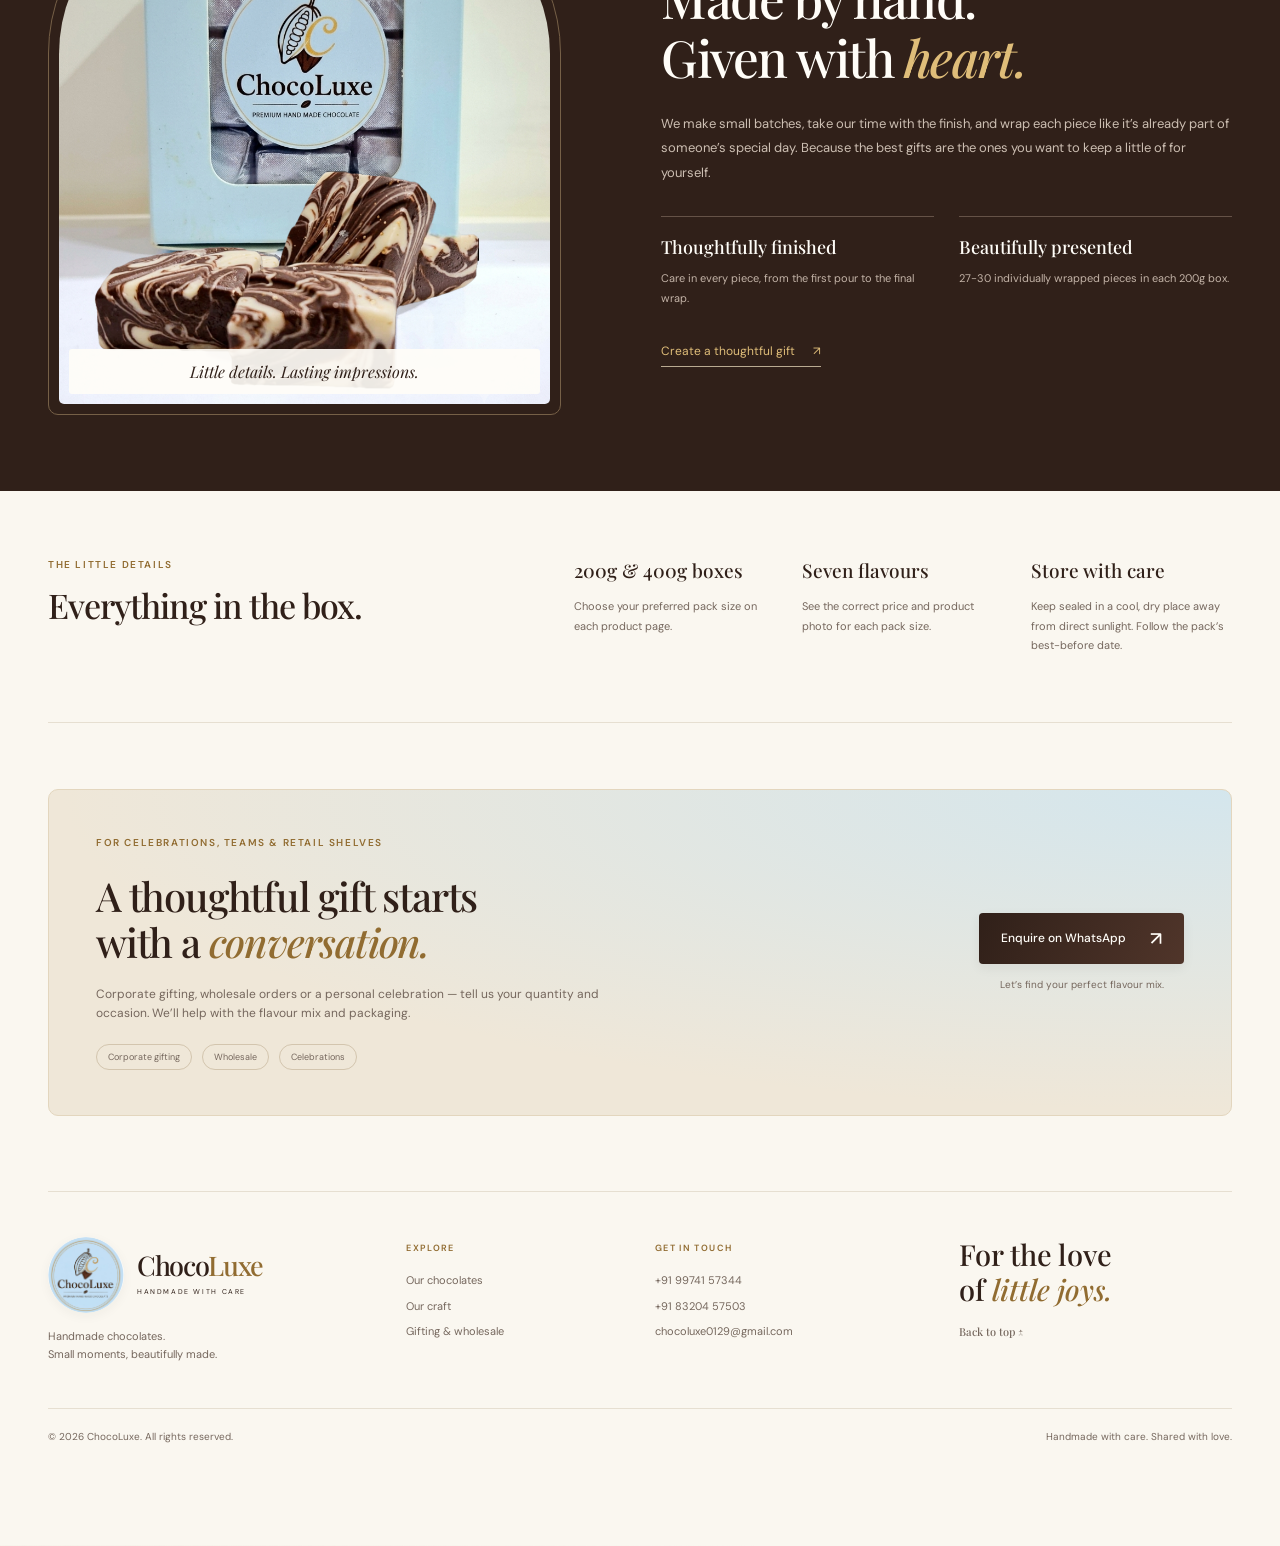
==== commit f03d55cd: "Add swipeable product and FSSAI gallery to collection" ====
--- a/index.html
+++ b/index.html
@@ -29,7 +29,7 @@
     <div class="shell header-inner">
       <a class="brand" href="#top" aria-label="ChocoLuxe home"><img class="brand-logo" src="IMG-20260826-WA0007.jpg" width="1254" height="1254" alt="" fetchpriority="high"><span>Choco<span class="brand-gold">Luxe</span><small>HANDMADE CHOCOLATES</small></span></a>
       <nav class="topnav" aria-label="Main navigation"><a href="#collection">Our chocolates</a><a href="#story">Our craft</a><a href="#order">Gifting &amp; wholesale</a></nav>
-      <button class="header-tray" id="headerTray" type="button" aria-label="View your tasting tray">Your tray <span id="headerCount">0</span></button>
+      <button class="header-tray" id="headerTray" type="button" aria-label="View your tasting tray">Cart <span id="headerCount">0</span></button>
     </div>
   </header>
   <main>
@@ -48,13 +48,13 @@
       <div class="collection-tools"><div class="filters" role="group" aria-label="Filter chocolates by collection"><button class="filter active" data-filter="all" aria-pressed="true" type="button">All flavours <span>07</span></button><button class="filter" data-filter="classic" aria-pressed="false" type="button">Cocoa Classics <span>03</span></button><button class="filter" data-filter="signature" aria-pressed="false" type="button">Signature Flavours <span>02</span></button><button class="filter" data-filter="crunch" aria-pressed="false" type="button">Crunch Collection <span>02</span></button></div><label class="sort-label">Sort by <select id="sortProducts"><option value="featured">Featured</option><option value="price-asc">Price: low to high</option><option value="price-desc">Price: high to low</option></select></label></div>
       <div class="collection-meta"><p id="resultCount" role="status">Showing all 7 flavours</p><p>Choose 200g or 400g on each product page</p></div>
       <div class="products" id="products">
-        <article class="product" data-id="dark" data-type="classic" data-price="164" data-price-400="328"><div class="product-photo"><button class="photo-open" type="button" aria-label="Discover Dark Chocolate"><img src="dark.png" width="896" height="1195" alt="Dark chocolate pieces and ChocoLuxe gift box" loading="lazy"><span class="badge">Deep &amp; balanced</span></button></div><div class="product-body"><p class="product-category">Cocoa Classics</p><h3>Dark Chocolate</h3><p class="product-note">Smooth cocoa with a deeper character.</p><div class="product-foot"><div><strong class="price">₹164</strong><span class="unit"> / box</span></div><div class="product-actions"><button class="quick" type="button" aria-label="View product details: Dark Chocolate">View product <span aria-hidden="true">↗</span></button><button class="quick-add" type="button" aria-label="Add one Dark Chocolate box to tray"><span aria-hidden="true">+</span></button></div></div></div></article>
-        <article class="product" data-id="extra-dark" data-type="classic" data-price="182" data-price-400="364"><div class="product-photo"><button class="photo-open" type="button" aria-label="Discover Extra Dark"><img src="extra dark.png" width="896" height="1194" alt="Extra dark chocolate pieces and ChocoLuxe gift box" loading="lazy"><span class="badge">For the cocoa lover</span></button></div><div class="product-body"><p class="product-category">Cocoa Classics</p><h3>Extra Dark</h3><p class="product-note">Bold cocoa. A long, luxurious finish.</p><div class="product-foot"><div><strong class="price">₹182</strong><span class="unit"> / box</span></div><div class="product-actions"><button class="quick" type="button" aria-label="View product details: Extra Dark Chocolate">View product <span aria-hidden="true">↗</span></button><button class="quick-add" type="button" aria-label="Add one Extra Dark box to tray"><span aria-hidden="true">+</span></button></div></div></div></article>
-        <article class="product" data-id="milk" data-type="classic" data-price="154" data-price-400="308"><div class="product-photo"><button class="photo-open" type="button" aria-label="Discover Milk Chocolate"><img src="milk.png" width="896" height="1194" alt="Creamy milk chocolate pieces and ChocoLuxe gift box" loading="lazy"><span class="badge">The gentle classic</span></button></div><div class="product-body"><p class="product-category">Cocoa Classics</p><h3>Milk Chocolate</h3><p class="product-note">Creamy, mellow and made to share.</p><div class="product-foot"><div><strong class="price">₹154</strong><span class="unit"> / box</span></div><div class="product-actions"><button class="quick" type="button" aria-label="View product details: Milk Chocolate">View product <span aria-hidden="true">↗</span></button><button class="quick-add" type="button" aria-label="Add one Milk Chocolate box to tray"><span aria-hidden="true">+</span></button></div></div></div></article>
-        <article class="product" data-id="fusion" data-type="signature" data-price="154" data-price-400="308"><div class="product-photo"><button class="photo-open" type="button" aria-label="Discover Fusion Bite"><img src="fusion bite.png" width="896" height="1194" alt="Marbled Fusion Bite chocolates and ChocoLuxe gift box" loading="lazy"><span class="badge">A playful swirl</span></button></div><div class="product-body"><p class="product-category">Signature Flavours</p><h3>Fusion Bite</h3><p class="product-note">A creamy swirl with a striking finish.</p><div class="product-foot"><div><strong class="price">₹154</strong><span class="unit"> / box</span></div><div class="product-actions"><button class="quick" type="button" aria-label="View product details: Fusion Bite">View product <span aria-hidden="true">↗</span></button><button class="quick-add" type="button" aria-label="Add one Fusion Bite box to tray"><span aria-hidden="true">+</span></button></div></div></div></article>
-        <article class="product" data-id="paan" data-type="signature" data-price="166" data-price-400="332"><div class="product-photo"><button class="photo-open" type="button" aria-label="Discover Paan Chocolate"><img src="pan.jpg" width="960" height="1280" alt="Green Paan flavoured chocolates and ChocoLuxe gift box" loading="lazy"><span class="badge new">New flavour</span></button></div><div class="product-body"><p class="product-category">Signature Flavours</p><h3>Paan Chocolate</h3><p class="product-note">A familiar paan flavour, a delightful twist.</p><div class="product-foot"><div><strong class="price">₹166</strong><span class="unit"> / box</span></div><div class="product-actions"><button class="quick" type="button" aria-label="View product details: Paan Chocolate">View product <span aria-hidden="true">↗</span></button><button class="quick-add" type="button" aria-label="Add one Paan Chocolate box to tray"><span aria-hidden="true">+</span></button></div></div></div></article>
-        <article class="product" data-id="butterscotch" data-type="crunch" data-price="156" data-price-400="312"><div class="product-photo"><button class="photo-open" type="button" aria-label="Discover Butterscotch"><img src="butterscoch.png" width="1792" height="2400" alt="Butterscotch chocolate with golden crunchy pieces and ChocoLuxe gift box" loading="lazy"><span class="badge new">New flavour</span></button></div><div class="product-body"><p class="product-category">Crunch Collection</p><h3>Butterscotch</h3><p class="product-note">Golden butterscotch. A lovely little crunch.</p><div class="product-foot"><div><strong class="price">₹156</strong><span class="unit"> / box</span></div><div class="product-actions"><button class="quick" type="button" aria-label="View product details: Butterscotch">View product <span aria-hidden="true">↗</span></button><button class="quick-add" type="button" aria-label="Add one Butterscotch box to tray"><span aria-hidden="true">+</span></button></div></div></div></article>
-        <article class="product" data-id="choco-crunch" data-type="crunch" data-price="158" data-price-400="316"><div class="product-photo"><button class="photo-open" type="button" aria-label="Discover Choco Crunch"><img src="choco crunch.jpg" width="960" height="1280" alt="Choco Crunch chocolate pieces and ChocoLuxe gift box" loading="lazy"><span class="badge new">New flavour</span></button></div><div class="product-body"><p class="product-category">Crunch Collection</p><h3>Choco Crunch</h3><p class="product-note">Chocolate comfort with a crisp bite.</p><div class="product-foot"><div><strong class="price">₹158</strong><span class="unit"> / box</span></div><div class="product-actions"><button class="quick" type="button" aria-label="View product details: Choco Crunch">View product <span aria-hidden="true">↗</span></button><button class="quick-add" type="button" aria-label="Add one Choco Crunch box to tray"><span aria-hidden="true">+</span></button></div></div></div></article>
+        <article class="product" data-id="dark" data-type="classic" data-price="164" data-price-400="328"><div class="product-photo"><button class="photo-open" type="button" aria-label="Discover Dark Chocolate"><img src="dark.png" width="896" height="1195" alt="Dark chocolate pieces and ChocoLuxe gift box" loading="lazy"><span class="badge">Deep &amp; balanced</span></button><div class="product-gallery-controls" aria-label="Product image gallery"><button type="button" class="gallery-arrow gallery-prev" aria-label="Previous image">‹</button><span class="gallery-count" aria-live="polite">1 / 2 · Product</span><button type="button" class="gallery-arrow gallery-next" aria-label="Next image">›</button></div></div><div class="product-body"><p class="product-category">Cocoa Classics</p><h3>Dark Chocolate</h3><p class="product-note">Smooth cocoa with a deeper character.</p><div class="product-foot"><div><strong class="price">₹164</strong><span class="unit"> / box</span></div><div class="product-actions"><button class="quick" type="button" aria-label="View product details: Dark Chocolate">View product <span aria-hidden="true">↗</span></button><button class="quick-add" type="button" aria-label="Add one Dark Chocolate box to tray"><span aria-hidden="true">+</span></button></div></div></div></article>
+        <article class="product" data-id="extra-dark" data-type="classic" data-price="182" data-price-400="364"><div class="product-photo"><button class="photo-open" type="button" aria-label="Discover Extra Dark"><img src="extra dark.png" width="896" height="1194" alt="Extra dark chocolate pieces and ChocoLuxe gift box" loading="lazy"><span class="badge">For the cocoa lover</span></button><div class="product-gallery-controls" aria-label="Product image gallery"><button type="button" class="gallery-arrow gallery-prev" aria-label="Previous image">‹</button><span class="gallery-count" aria-live="polite">1 / 2 · Product</span><button type="button" class="gallery-arrow gallery-next" aria-label="Next image">›</button></div></div><div class="product-body"><p class="product-category">Cocoa Classics</p><h3>Extra Dark</h3><p class="product-note">Bold cocoa. A long, luxurious finish.</p><div class="product-foot"><div><strong class="price">₹182</strong><span class="unit"> / box</span></div><div class="product-actions"><button class="quick" type="button" aria-label="View product details: Extra Dark Chocolate">View product <span aria-hidden="true">↗</span></button><button class="quick-add" type="button" aria-label="Add one Extra Dark box to tray"><span aria-hidden="true">+</span></button></div></div></div></article>
+        <article class="product" data-id="milk" data-type="classic" data-price="154" data-price-400="308"><div class="product-photo"><button class="photo-open" type="button" aria-label="Discover Milk Chocolate"><img src="milk.png" width="896" height="1194" alt="Creamy milk chocolate pieces and ChocoLuxe gift box" loading="lazy"><span class="badge">The gentle classic</span></button><div class="product-gallery-controls" aria-label="Product image gallery"><button type="button" class="gallery-arrow gallery-prev" aria-label="Previous image">‹</button><span class="gallery-count" aria-live="polite">1 / 2 · Product</span><button type="button" class="gallery-arrow gallery-next" aria-label="Next image">›</button></div></div><div class="product-body"><p class="product-category">Cocoa Classics</p><h3>Milk Chocolate</h3><p class="product-note">Creamy, mellow and made to share.</p><div class="product-foot"><div><strong class="price">₹154</strong><span class="unit"> / box</span></div><div class="product-actions"><button class="quick" type="button" aria-label="View product details: Milk Chocolate">View product <span aria-hidden="true">↗</span></button><button class="quick-add" type="button" aria-label="Add one Milk Chocolate box to tray"><span aria-hidden="true">+</span></button></div></div></div></article>
+        <article class="product" data-id="fusion" data-type="signature" data-price="154" data-price-400="308"><div class="product-photo"><button class="photo-open" type="button" aria-label="Discover Fusion Bite"><img src="fusion bite.png" width="896" height="1194" alt="Marbled Fusion Bite chocolates and ChocoLuxe gift box" loading="lazy"><span class="badge">A playful swirl</span></button><div class="product-gallery-controls" aria-label="Product image gallery"><button type="button" class="gallery-arrow gallery-prev" aria-label="Previous image">‹</button><span class="gallery-count" aria-live="polite">1 / 2 · Product</span><button type="button" class="gallery-arrow gallery-next" aria-label="Next image">›</button></div></div><div class="product-body"><p class="product-category">Signature Flavours</p><h3>Fusion Bite</h3><p class="product-note">A creamy swirl with a striking finish.</p><div class="product-foot"><div><strong class="price">₹154</strong><span class="unit"> / box</span></div><div class="product-actions"><button class="quick" type="button" aria-label="View product details: Fusion Bite">View product <span aria-hidden="true">↗</span></button><button class="quick-add" type="button" aria-label="Add one Fusion Bite box to tray"><span aria-hidden="true">+</span></button></div></div></div></article>
+        <article class="product" data-id="paan" data-type="signature" data-price="166" data-price-400="332"><div class="product-photo"><button class="photo-open" type="button" aria-label="Discover Paan Chocolate"><img src="pan.jpg" width="960" height="1280" alt="Green Paan flavoured chocolates and ChocoLuxe gift box" loading="lazy"><span class="badge new">New flavour</span></button><div class="product-gallery-controls" aria-label="Product image gallery"><button type="button" class="gallery-arrow gallery-prev" aria-label="Previous image">‹</button><span class="gallery-count" aria-live="polite">1 / 2 · Product</span><button type="button" class="gallery-arrow gallery-next" aria-label="Next image">›</button></div></div><div class="product-body"><p class="product-category">Signature Flavours</p><h3>Paan Chocolate</h3><p class="product-note">A familiar paan flavour, a delightful twist.</p><div class="product-foot"><div><strong class="price">₹166</strong><span class="unit"> / box</span></div><div class="product-actions"><button class="quick" type="button" aria-label="View product details: Paan Chocolate">View product <span aria-hidden="true">↗</span></button><button class="quick-add" type="button" aria-label="Add one Paan Chocolate box to tray"><span aria-hidden="true">+</span></button></div></div></div></article>
+        <article class="product" data-id="butterscotch" data-type="crunch" data-price="156" data-price-400="312"><div class="product-photo"><button class="photo-open" type="button" aria-label="Discover Butterscotch"><img src="butterscoch.png" width="1792" height="2400" alt="Butterscotch chocolate with golden crunchy pieces and ChocoLuxe gift box" loading="lazy"><span class="badge new">New flavour</span></button><div class="product-gallery-controls" aria-label="Product image gallery"><button type="button" class="gallery-arrow gallery-prev" aria-label="Previous image">‹</button><span class="gallery-count" aria-live="polite">1 / 2 · Product</span><button type="button" class="gallery-arrow gallery-next" aria-label="Next image">›</button></div></div><div class="product-body"><p class="product-category">Crunch Collection</p><h3>Butterscotch</h3><p class="product-note">Golden butterscotch. A lovely little crunch.</p><div class="product-foot"><div><strong class="price">₹156</strong><span class="unit"> / box</span></div><div class="product-actions"><button class="quick" type="button" aria-label="View product details: Butterscotch">View product <span aria-hidden="true">↗</span></button><button class="quick-add" type="button" aria-label="Add one Butterscotch box to tray"><span aria-hidden="true">+</span></button></div></div></div></article>
+        <article class="product" data-id="choco-crunch" data-type="crunch" data-price="158" data-price-400="316"><div class="product-photo"><button class="photo-open" type="button" aria-label="Discover Choco Crunch"><img src="choco crunch.jpg" width="960" height="1280" alt="Choco Crunch chocolate pieces and ChocoLuxe gift box" loading="lazy"><span class="badge new">New flavour</span></button><div class="product-gallery-controls" aria-label="Product image gallery"><button type="button" class="gallery-arrow gallery-prev" aria-label="Previous image">‹</button><span class="gallery-count" aria-live="polite">1 / 2 · Product</span><button type="button" class="gallery-arrow gallery-next" aria-label="Next image">›</button></div></div><div class="product-body"><p class="product-category">Crunch Collection</p><h3>Choco Crunch</h3><p class="product-note">Chocolate comfort with a crisp bite.</p><div class="product-foot"><div><strong class="price">₹158</strong><span class="unit"> / box</span></div><div class="product-actions"><button class="quick" type="button" aria-label="View product details: Choco Crunch">View product <span aria-hidden="true">↗</span></button><button class="quick-add" type="button" aria-label="Add one Choco Crunch box to tray"><span aria-hidden="true">+</span></button></div></div></div></article>
         <aside class="collection-card"><span class="decorative-star" aria-hidden="true">✳</span><p class="eyebrow">A box for every occasion</p><h3>Good taste.<br>Great gifting.</h3><p>Curate a flavour selection for your team, your shelves, or someone special.</p><a class="text-link" href="#order">Let’s make it yours <span aria-hidden="true">↗</span></a></aside>
       </div>
       <noscript><p class="pricing-note">To build a tasting tray, enable JavaScript. You can also <a href="https://wa.me/919974157344">enquire on WhatsApp</a> about any flavour.</p></noscript>
@@ -65,9 +65,9 @@
     <section class="order shell" id="order" aria-labelledby="orderTitle"><div class="order-panel"><div><p class="eyebrow">For celebrations, teams &amp; retail shelves</p><h2 id="orderTitle">A thoughtful gift starts<br>with a <em>conversation.</em></h2><p>Corporate gifting, wholesale orders or a personal celebration — tell us your quantity and occasion. We’ll help with the flavour mix and packaging.</p><div class="occasion-tags"><span>Corporate gifting</span><span>Wholesale</span><span>Celebrations</span></div></div><div class="order-action"><a class="button primary" href="https://wa.me/919974157344?text=Hello%20ChocoLuxe%2C%20I%20would%20like%20to%20enquire%20about%20gifting%20or%20wholesale%20chocolates." target="_blank" rel="noopener">Enquire on WhatsApp <span aria-hidden="true">↗</span></a><span>Let’s find your perfect flavour mix.</span></div></div></section>
   </main>
   <footer class="shell"><div class="footer-main"><div><a class="brand footer-brand" href="#top" aria-label="ChocoLuxe home"><img class="brand-logo" src="IMG-20260826-WA0007.jpg" width="1254" height="1254" alt="" loading="lazy"><span>Choco<span class="brand-gold">Luxe</span><small>HANDMADE WITH CARE</small></span></a><p>Handmade chocolates.<br>Small moments, beautifully made.</p></div><div><h2>Explore</h2><a href="#collection">Our chocolates</a><a href="#story">Our craft</a><a href="#order">Gifting &amp; wholesale</a></div><div><h2>Get in touch</h2><a href="tel:+919974157344">+91 99741 57344</a><a href="tel:+918320457503">+91 83204 57503</a><a href="mailto:chocoluxe0129@gmail.com">chocoluxe0129@gmail.com</a></div><div class="footer-signoff">For the love<br>of <em>little joys.</em><a href="#top">Back to top ↑</a></div></div><div class="footer-bottom"><span>© 2026 ChocoLuxe. All rights reserved.</span><span>Handmade with care. Shared with love.</span></div></footer>
-  <div class="tray" id="tray" hidden><div><span class="tray-label">YOUR TASTING TRAY</span><p id="traySummary" role="status"></p></div><button class="button primary" id="trayButton" type="button">Review order <span aria-hidden="true">→</span></button></div>
-  <dialog id="productDialog" class="product-dialog" aria-labelledby="modalTitle"><button class="close" type="button" data-close aria-label="Close product details">×</button><div class="modal-layout"><img id="modalImage" alt=""><div class="modal-content"><p id="modalCategory" class="eyebrow"></p><h2 id="modalTitle"></h2><p id="modalCopy"></p><p class="modal-price"><strong id="modalPrice"></strong><span> / 200g box · wholesale</span></p><p class="modal-pack">27-30 individually wrapped pieces</p><div class="qty"><span>Boxes</span><button id="minus" type="button" aria-label="Decrease boxes">−</button><output id="qtyValue" aria-live="polite">1</output><button id="plus" type="button" aria-label="Increase boxes">+</button></div><button class="button primary" id="addButton" type="button">Add to tasting tray <span aria-hidden="true">+</span></button><p class="modal-hint">Build your selection, then enquire on WhatsApp.</p></div></div></dialog>
-  <dialog id="trayDialog" class="tray-dialog" aria-labelledby="trayTitle"><button class="close" type="button" data-close aria-label="Close tasting tray">×</button><p class="eyebrow">A little joy, picked by you</p><h2 id="trayTitle">Your tasting tray.</h2><div id="trayItems"></div><div class="tray-subtotal"><span>Product subtotal</span><strong id="traySubtotal">₹0</strong></div><p class="modal-hint">Wholesale product prices. Delivery and packaging requirements will be confirmed with your enquiry.</p><a class="button primary" id="whatsappOrder" href="https://wa.me/919974157344" target="_blank" rel="noopener">Send enquiry on WhatsApp <span aria-hidden="true">↗</span></a><button class="continue-shopping" type="button" data-close>Continue exploring</button></dialog>
+  <div class="tray" id="tray" hidden><div><span class="tray-label">YOUR SHOPPING CART</span><p id="traySummary" role="status"></p></div><button class="button primary" id="trayButton" type="button">View cart <span aria-hidden="true">→</span></button></div>
+  <dialog id="productDialog" class="product-dialog" aria-labelledby="modalTitle"><button class="close" type="button" data-close aria-label="Close product details">×</button><div class="modal-layout"><img id="modalImage" alt=""><div class="modal-content"><p id="modalCategory" class="eyebrow"></p><h2 id="modalTitle"></h2><p id="modalCopy"></p><p class="modal-price"><strong id="modalPrice"></strong><span> / 200g box · wholesale</span></p><p class="modal-pack">27-30 individually wrapped pieces</p><div class="qty"><span>Boxes</span><button id="minus" type="button" aria-label="Decrease boxes">−</button><output id="qtyValue" aria-live="polite">1</output><button id="plus" type="button" aria-label="Increase boxes">+</button></div><button class="button primary" id="addButton" type="button">Add to cart <span aria-hidden="true">+</span></button><p class="modal-hint">Build your selection, then enquire on WhatsApp.</p></div></div></dialog>
+  <dialog id="trayDialog" class="tray-dialog" aria-labelledby="trayTitle"><button class="close" type="button" data-close aria-label="Close tasting tray">×</button><p class="eyebrow">A little joy, picked by you</p><h2 id="trayTitle">Your shopping cart.</h2><div id="trayItems"></div><div class="tray-subtotal"><span>Product subtotal</span><strong id="traySubtotal">₹0</strong></div><p class="modal-hint">Wholesale product prices. Delivery and packaging requirements will be confirmed with your enquiry.</p><a class="button primary" id="whatsappOrder" href="https://wa.me/919974157344" target="_blank" rel="noopener">Checkout via WhatsApp <span aria-hidden="true">↗</span></a><button class="continue-shopping" type="button" data-close>Continue exploring</button></dialog>
   <div class="toast" id="trayToast" hidden><span id="toastMessage" role="status"></span><button id="toastReview" type="button">View tray →</button></div>
   <div class="sr-only" id="announcement" role="status" aria-live="polite"></div>
 </body>
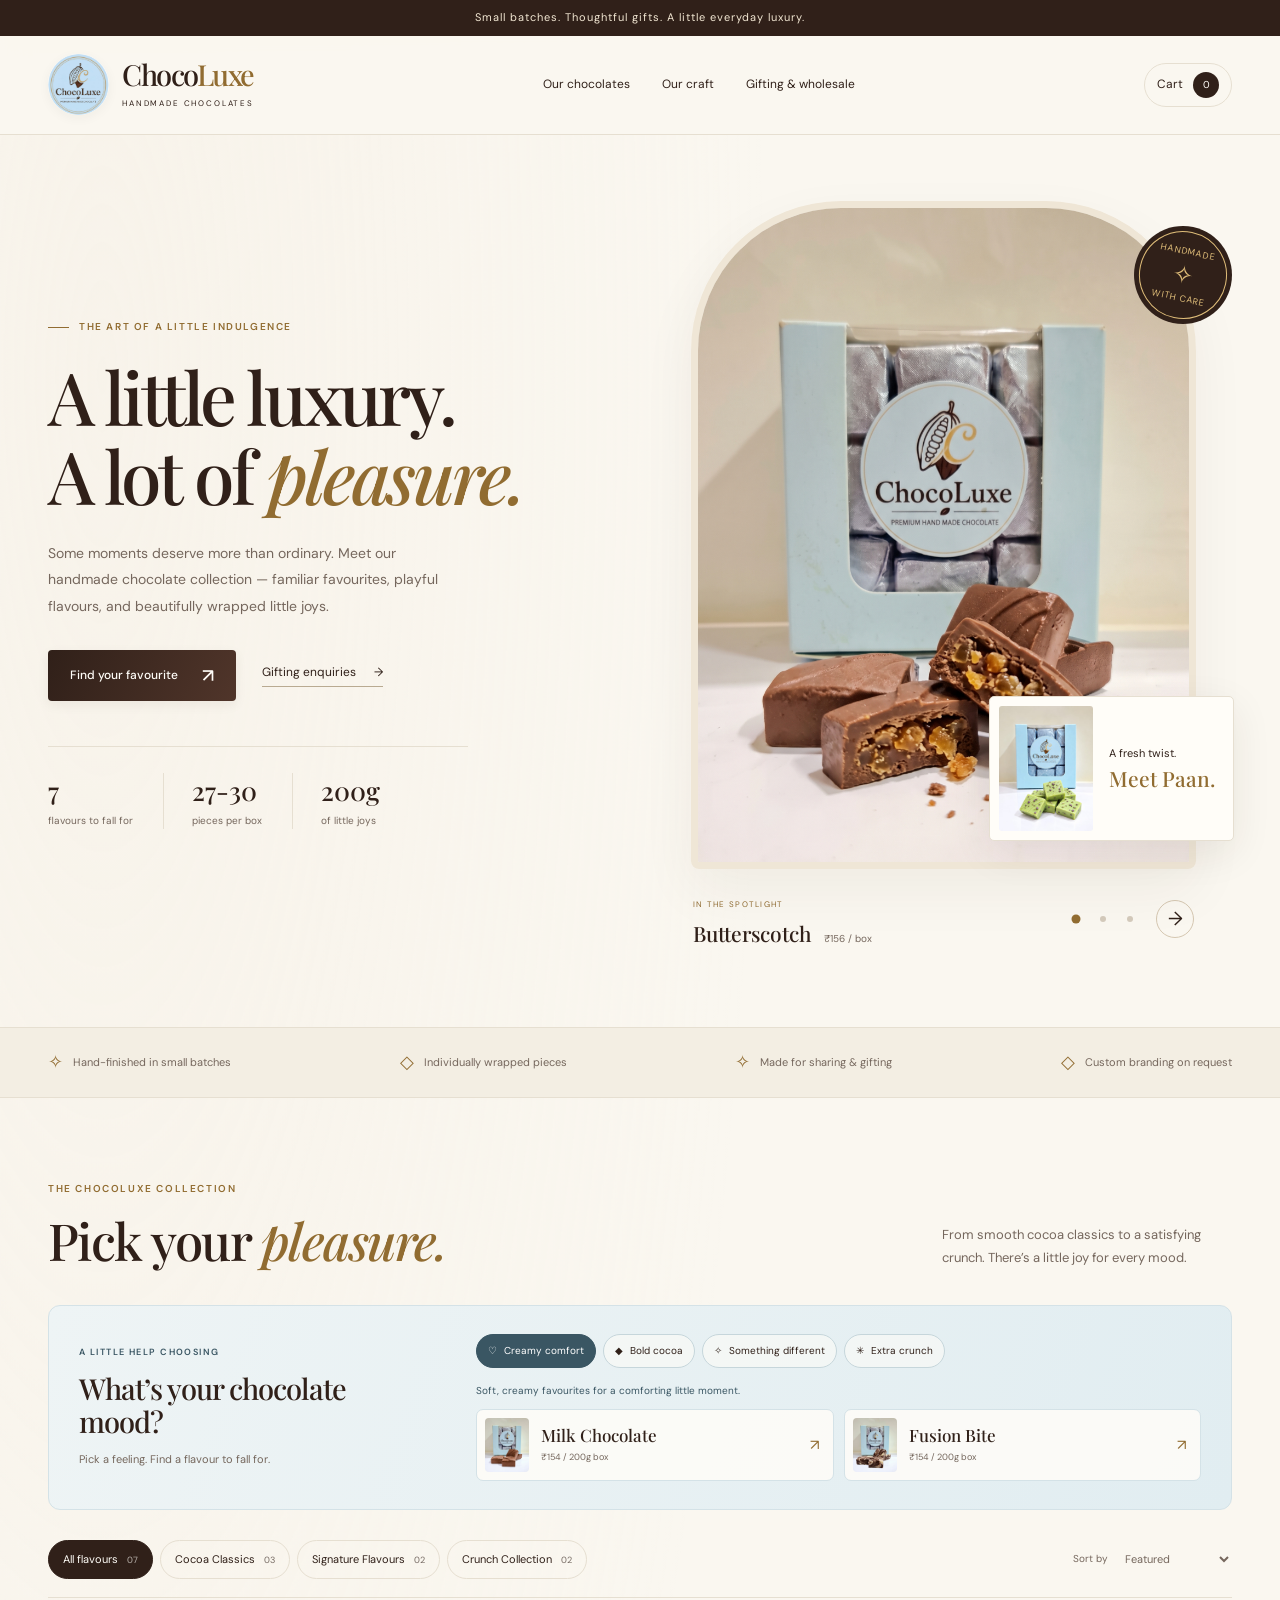
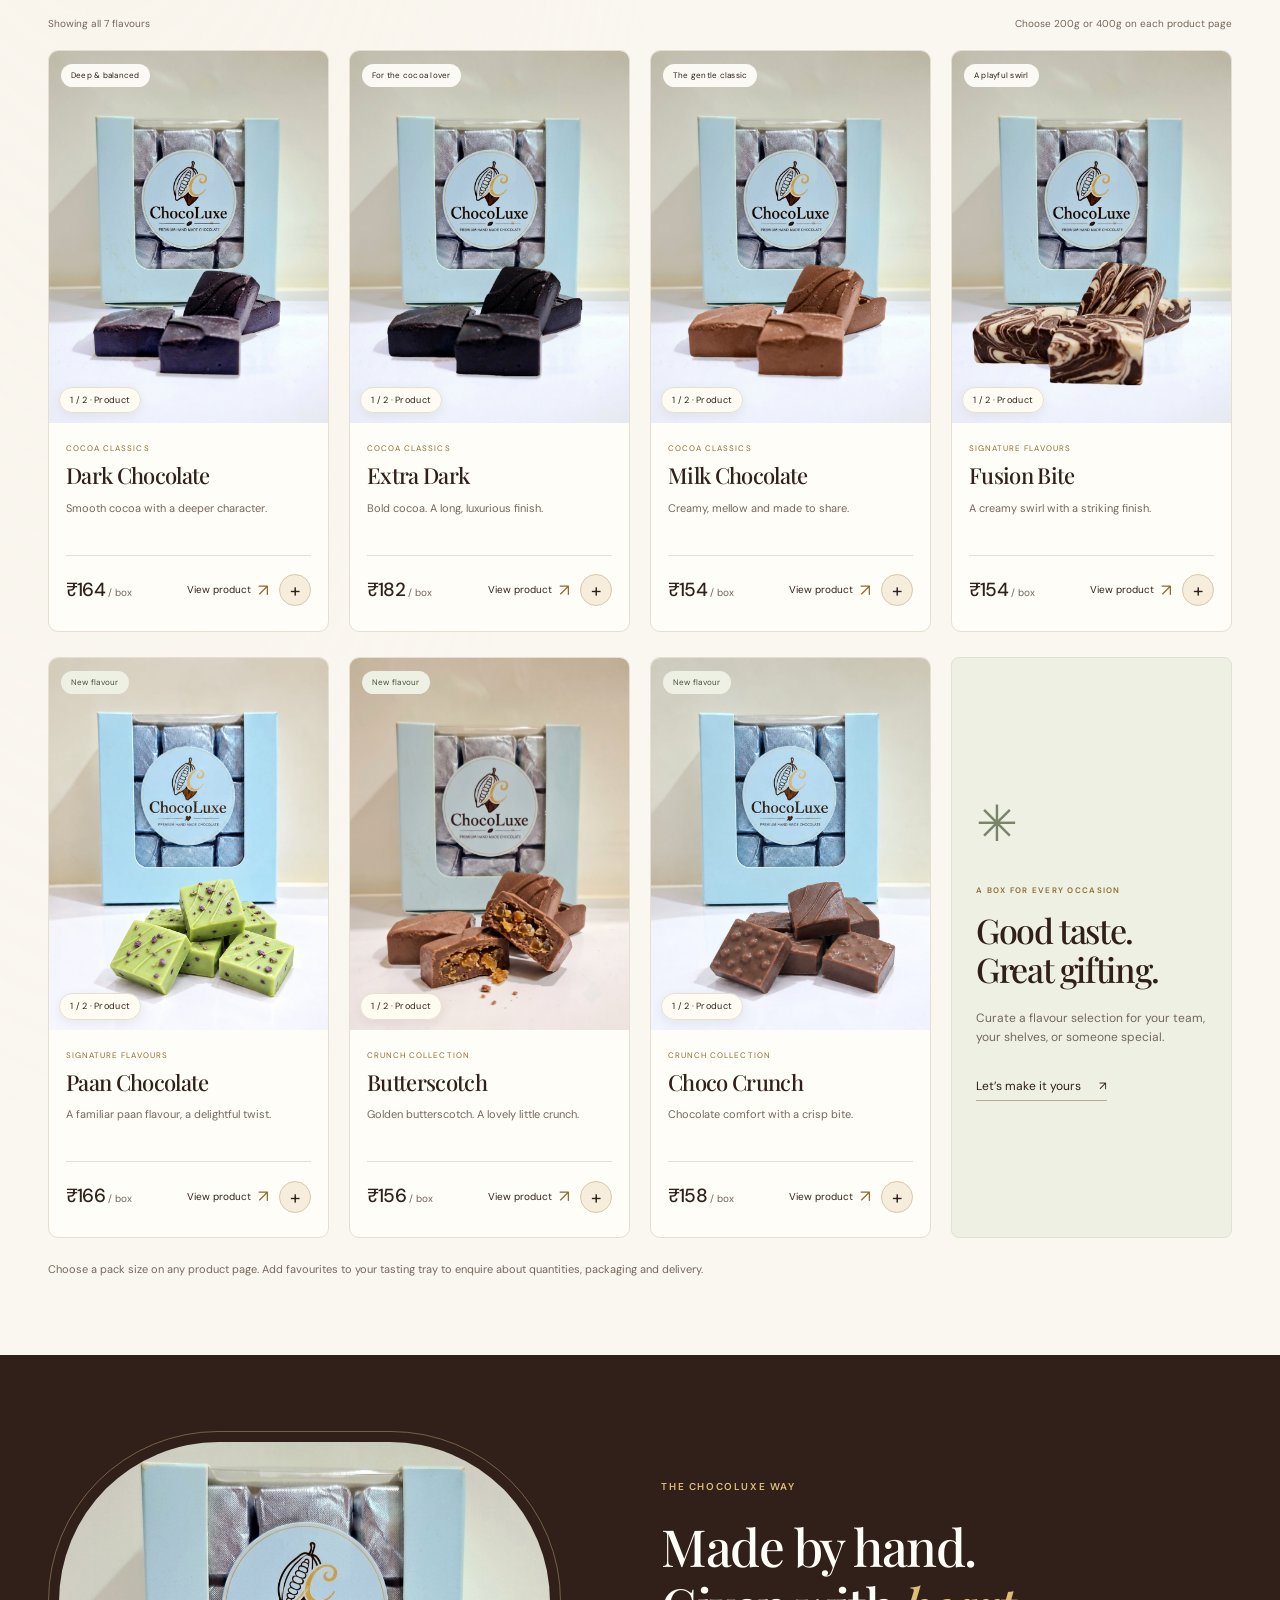
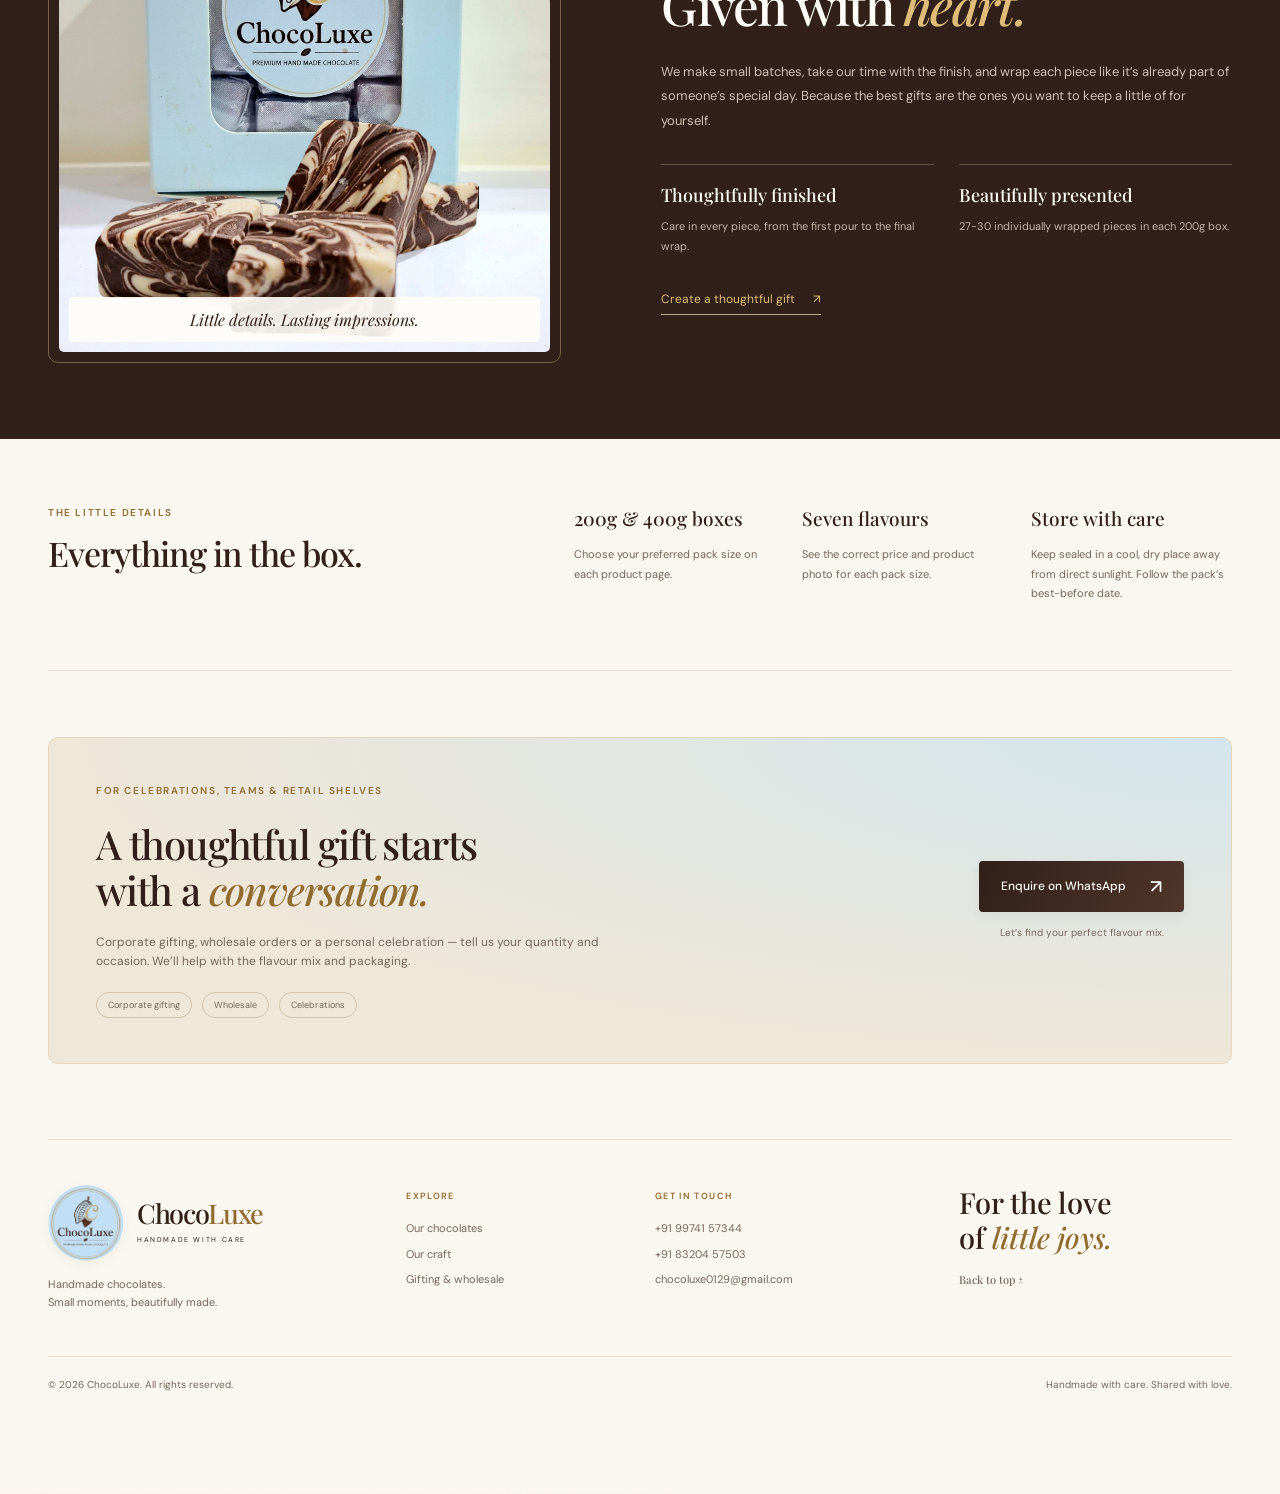
==== commit 7d9acc4f: "Make homepage product galleries swipe-first without arrow buttons" ====
--- a/index.html
+++ b/index.html
@@ -48,13 +48,13 @@
       <div class="collection-tools"><div class="filters" role="group" aria-label="Filter chocolates by collection"><button class="filter active" data-filter="all" aria-pressed="true" type="button">All flavours <span>07</span></button><button class="filter" data-filter="classic" aria-pressed="false" type="button">Cocoa Classics <span>03</span></button><button class="filter" data-filter="signature" aria-pressed="false" type="button">Signature Flavours <span>02</span></button><button class="filter" data-filter="crunch" aria-pressed="false" type="button">Crunch Collection <span>02</span></button></div><label class="sort-label">Sort by <select id="sortProducts"><option value="featured">Featured</option><option value="price-asc">Price: low to high</option><option value="price-desc">Price: high to low</option></select></label></div>
       <div class="collection-meta"><p id="resultCount" role="status">Showing all 7 flavours</p><p>Choose 200g or 400g on each product page</p></div>
       <div class="products" id="products">
-        <article class="product" data-id="dark" data-type="classic" data-price="164" data-price-400="328"><div class="product-photo"><button class="photo-open" type="button" aria-label="Discover Dark Chocolate"><img src="dark.png" width="896" height="1195" alt="Dark chocolate pieces and ChocoLuxe gift box" loading="lazy"><span class="badge">Deep &amp; balanced</span></button><div class="product-gallery-controls" aria-label="Product image gallery"><button type="button" class="gallery-arrow gallery-prev" aria-label="Previous image">‹</button><span class="gallery-count" aria-live="polite">1 / 2 · Product</span><button type="button" class="gallery-arrow gallery-next" aria-label="Next image">›</button></div></div><div class="product-body"><p class="product-category">Cocoa Classics</p><h3>Dark Chocolate</h3><p class="product-note">Smooth cocoa with a deeper character.</p><div class="product-foot"><div><strong class="price">₹164</strong><span class="unit"> / box</span></div><div class="product-actions"><button class="quick" type="button" aria-label="View product details: Dark Chocolate">View product <span aria-hidden="true">↗</span></button><button class="quick-add" type="button" aria-label="Add one Dark Chocolate box to tray"><span aria-hidden="true">+</span></button></div></div></div></article>
-        <article class="product" data-id="extra-dark" data-type="classic" data-price="182" data-price-400="364"><div class="product-photo"><button class="photo-open" type="button" aria-label="Discover Extra Dark"><img src="extra dark.png" width="896" height="1194" alt="Extra dark chocolate pieces and ChocoLuxe gift box" loading="lazy"><span class="badge">For the cocoa lover</span></button><div class="product-gallery-controls" aria-label="Product image gallery"><button type="button" class="gallery-arrow gallery-prev" aria-label="Previous image">‹</button><span class="gallery-count" aria-live="polite">1 / 2 · Product</span><button type="button" class="gallery-arrow gallery-next" aria-label="Next image">›</button></div></div><div class="product-body"><p class="product-category">Cocoa Classics</p><h3>Extra Dark</h3><p class="product-note">Bold cocoa. A long, luxurious finish.</p><div class="product-foot"><div><strong class="price">₹182</strong><span class="unit"> / box</span></div><div class="product-actions"><button class="quick" type="button" aria-label="View product details: Extra Dark Chocolate">View product <span aria-hidden="true">↗</span></button><button class="quick-add" type="button" aria-label="Add one Extra Dark box to tray"><span aria-hidden="true">+</span></button></div></div></div></article>
-        <article class="product" data-id="milk" data-type="classic" data-price="154" data-price-400="308"><div class="product-photo"><button class="photo-open" type="button" aria-label="Discover Milk Chocolate"><img src="milk.png" width="896" height="1194" alt="Creamy milk chocolate pieces and ChocoLuxe gift box" loading="lazy"><span class="badge">The gentle classic</span></button><div class="product-gallery-controls" aria-label="Product image gallery"><button type="button" class="gallery-arrow gallery-prev" aria-label="Previous image">‹</button><span class="gallery-count" aria-live="polite">1 / 2 · Product</span><button type="button" class="gallery-arrow gallery-next" aria-label="Next image">›</button></div></div><div class="product-body"><p class="product-category">Cocoa Classics</p><h3>Milk Chocolate</h3><p class="product-note">Creamy, mellow and made to share.</p><div class="product-foot"><div><strong class="price">₹154</strong><span class="unit"> / box</span></div><div class="product-actions"><button class="quick" type="button" aria-label="View product details: Milk Chocolate">View product <span aria-hidden="true">↗</span></button><button class="quick-add" type="button" aria-label="Add one Milk Chocolate box to tray"><span aria-hidden="true">+</span></button></div></div></div></article>
-        <article class="product" data-id="fusion" data-type="signature" data-price="154" data-price-400="308"><div class="product-photo"><button class="photo-open" type="button" aria-label="Discover Fusion Bite"><img src="fusion bite.png" width="896" height="1194" alt="Marbled Fusion Bite chocolates and ChocoLuxe gift box" loading="lazy"><span class="badge">A playful swirl</span></button><div class="product-gallery-controls" aria-label="Product image gallery"><button type="button" class="gallery-arrow gallery-prev" aria-label="Previous image">‹</button><span class="gallery-count" aria-live="polite">1 / 2 · Product</span><button type="button" class="gallery-arrow gallery-next" aria-label="Next image">›</button></div></div><div class="product-body"><p class="product-category">Signature Flavours</p><h3>Fusion Bite</h3><p class="product-note">A creamy swirl with a striking finish.</p><div class="product-foot"><div><strong class="price">₹154</strong><span class="unit"> / box</span></div><div class="product-actions"><button class="quick" type="button" aria-label="View product details: Fusion Bite">View product <span aria-hidden="true">↗</span></button><button class="quick-add" type="button" aria-label="Add one Fusion Bite box to tray"><span aria-hidden="true">+</span></button></div></div></div></article>
-        <article class="product" data-id="paan" data-type="signature" data-price="166" data-price-400="332"><div class="product-photo"><button class="photo-open" type="button" aria-label="Discover Paan Chocolate"><img src="pan.jpg" width="960" height="1280" alt="Green Paan flavoured chocolates and ChocoLuxe gift box" loading="lazy"><span class="badge new">New flavour</span></button><div class="product-gallery-controls" aria-label="Product image gallery"><button type="button" class="gallery-arrow gallery-prev" aria-label="Previous image">‹</button><span class="gallery-count" aria-live="polite">1 / 2 · Product</span><button type="button" class="gallery-arrow gallery-next" aria-label="Next image">›</button></div></div><div class="product-body"><p class="product-category">Signature Flavours</p><h3>Paan Chocolate</h3><p class="product-note">A familiar paan flavour, a delightful twist.</p><div class="product-foot"><div><strong class="price">₹166</strong><span class="unit"> / box</span></div><div class="product-actions"><button class="quick" type="button" aria-label="View product details: Paan Chocolate">View product <span aria-hidden="true">↗</span></button><button class="quick-add" type="button" aria-label="Add one Paan Chocolate box to tray"><span aria-hidden="true">+</span></button></div></div></div></article>
-        <article class="product" data-id="butterscotch" data-type="crunch" data-price="156" data-price-400="312"><div class="product-photo"><button class="photo-open" type="button" aria-label="Discover Butterscotch"><img src="butterscoch.png" width="1792" height="2400" alt="Butterscotch chocolate with golden crunchy pieces and ChocoLuxe gift box" loading="lazy"><span class="badge new">New flavour</span></button><div class="product-gallery-controls" aria-label="Product image gallery"><button type="button" class="gallery-arrow gallery-prev" aria-label="Previous image">‹</button><span class="gallery-count" aria-live="polite">1 / 2 · Product</span><button type="button" class="gallery-arrow gallery-next" aria-label="Next image">›</button></div></div><div class="product-body"><p class="product-category">Crunch Collection</p><h3>Butterscotch</h3><p class="product-note">Golden butterscotch. A lovely little crunch.</p><div class="product-foot"><div><strong class="price">₹156</strong><span class="unit"> / box</span></div><div class="product-actions"><button class="quick" type="button" aria-label="View product details: Butterscotch">View product <span aria-hidden="true">↗</span></button><button class="quick-add" type="button" aria-label="Add one Butterscotch box to tray"><span aria-hidden="true">+</span></button></div></div></div></article>
-        <article class="product" data-id="choco-crunch" data-type="crunch" data-price="158" data-price-400="316"><div class="product-photo"><button class="photo-open" type="button" aria-label="Discover Choco Crunch"><img src="choco crunch.jpg" width="960" height="1280" alt="Choco Crunch chocolate pieces and ChocoLuxe gift box" loading="lazy"><span class="badge new">New flavour</span></button><div class="product-gallery-controls" aria-label="Product image gallery"><button type="button" class="gallery-arrow gallery-prev" aria-label="Previous image">‹</button><span class="gallery-count" aria-live="polite">1 / 2 · Product</span><button type="button" class="gallery-arrow gallery-next" aria-label="Next image">›</button></div></div><div class="product-body"><p class="product-category">Crunch Collection</p><h3>Choco Crunch</h3><p class="product-note">Chocolate comfort with a crisp bite.</p><div class="product-foot"><div><strong class="price">₹158</strong><span class="unit"> / box</span></div><div class="product-actions"><button class="quick" type="button" aria-label="View product details: Choco Crunch">View product <span aria-hidden="true">↗</span></button><button class="quick-add" type="button" aria-label="Add one Choco Crunch box to tray"><span aria-hidden="true">+</span></button></div></div></div></article>
+        <article class="product" data-id="dark" data-type="classic" data-price="164" data-price-400="328"><div class="product-photo"><button class="photo-open" type="button" aria-label="Discover Dark Chocolate"><img src="dark.png" width="896" height="1195" alt="Dark chocolate pieces and ChocoLuxe gift box" loading="lazy"><span class="badge">Deep &amp; balanced</span></button><div class="product-gallery-controls" aria-label="Product image gallery"><span class="gallery-count" aria-live="polite">1 / 2 · Product</span></div></div><div class="product-body"><p class="product-category">Cocoa Classics</p><h3>Dark Chocolate</h3><p class="product-note">Smooth cocoa with a deeper character.</p><div class="product-foot"><div><strong class="price">₹164</strong><span class="unit"> / box</span></div><div class="product-actions"><button class="quick" type="button" aria-label="View product details: Dark Chocolate">View product <span aria-hidden="true">↗</span></button><button class="quick-add" type="button" aria-label="Add one Dark Chocolate box to tray"><span aria-hidden="true">+</span></button></div></div></div></article>
+        <article class="product" data-id="extra-dark" data-type="classic" data-price="182" data-price-400="364"><div class="product-photo"><button class="photo-open" type="button" aria-label="Discover Extra Dark"><img src="extra dark.png" width="896" height="1194" alt="Extra dark chocolate pieces and ChocoLuxe gift box" loading="lazy"><span class="badge">For the cocoa lover</span></button><div class="product-gallery-controls" aria-label="Product image gallery"><span class="gallery-count" aria-live="polite">1 / 2 · Product</span></div></div><div class="product-body"><p class="product-category">Cocoa Classics</p><h3>Extra Dark</h3><p class="product-note">Bold cocoa. A long, luxurious finish.</p><div class="product-foot"><div><strong class="price">₹182</strong><span class="unit"> / box</span></div><div class="product-actions"><button class="quick" type="button" aria-label="View product details: Extra Dark Chocolate">View product <span aria-hidden="true">↗</span></button><button class="quick-add" type="button" aria-label="Add one Extra Dark box to tray"><span aria-hidden="true">+</span></button></div></div></div></article>
+        <article class="product" data-id="milk" data-type="classic" data-price="154" data-price-400="308"><div class="product-photo"><button class="photo-open" type="button" aria-label="Discover Milk Chocolate"><img src="milk.png" width="896" height="1194" alt="Creamy milk chocolate pieces and ChocoLuxe gift box" loading="lazy"><span class="badge">The gentle classic</span></button><div class="product-gallery-controls" aria-label="Product image gallery"><span class="gallery-count" aria-live="polite">1 / 2 · Product</span></div></div><div class="product-body"><p class="product-category">Cocoa Classics</p><h3>Milk Chocolate</h3><p class="product-note">Creamy, mellow and made to share.</p><div class="product-foot"><div><strong class="price">₹154</strong><span class="unit"> / box</span></div><div class="product-actions"><button class="quick" type="button" aria-label="View product details: Milk Chocolate">View product <span aria-hidden="true">↗</span></button><button class="quick-add" type="button" aria-label="Add one Milk Chocolate box to tray"><span aria-hidden="true">+</span></button></div></div></div></article>
+        <article class="product" data-id="fusion" data-type="signature" data-price="154" data-price-400="308"><div class="product-photo"><button class="photo-open" type="button" aria-label="Discover Fusion Bite"><img src="fusion bite.png" width="896" height="1194" alt="Marbled Fusion Bite chocolates and ChocoLuxe gift box" loading="lazy"><span class="badge">A playful swirl</span></button><div class="product-gallery-controls" aria-label="Product image gallery"><span class="gallery-count" aria-live="polite">1 / 2 · Product</span></div></div><div class="product-body"><p class="product-category">Signature Flavours</p><h3>Fusion Bite</h3><p class="product-note">A creamy swirl with a striking finish.</p><div class="product-foot"><div><strong class="price">₹154</strong><span class="unit"> / box</span></div><div class="product-actions"><button class="quick" type="button" aria-label="View product details: Fusion Bite">View product <span aria-hidden="true">↗</span></button><button class="quick-add" type="button" aria-label="Add one Fusion Bite box to tray"><span aria-hidden="true">+</span></button></div></div></div></article>
+        <article class="product" data-id="paan" data-type="signature" data-price="166" data-price-400="332"><div class="product-photo"><button class="photo-open" type="button" aria-label="Discover Paan Chocolate"><img src="pan.jpg" width="960" height="1280" alt="Green Paan flavoured chocolates and ChocoLuxe gift box" loading="lazy"><span class="badge new">New flavour</span></button><div class="product-gallery-controls" aria-label="Product image gallery"><span class="gallery-count" aria-live="polite">1 / 2 · Product</span></div></div><div class="product-body"><p class="product-category">Signature Flavours</p><h3>Paan Chocolate</h3><p class="product-note">A familiar paan flavour, a delightful twist.</p><div class="product-foot"><div><strong class="price">₹166</strong><span class="unit"> / box</span></div><div class="product-actions"><button class="quick" type="button" aria-label="View product details: Paan Chocolate">View product <span aria-hidden="true">↗</span></button><button class="quick-add" type="button" aria-label="Add one Paan Chocolate box to tray"><span aria-hidden="true">+</span></button></div></div></div></article>
+        <article class="product" data-id="butterscotch" data-type="crunch" data-price="156" data-price-400="312"><div class="product-photo"><button class="photo-open" type="button" aria-label="Discover Butterscotch"><img src="butterscoch.png" width="1792" height="2400" alt="Butterscotch chocolate with golden crunchy pieces and ChocoLuxe gift box" loading="lazy"><span class="badge new">New flavour</span></button><div class="product-gallery-controls" aria-label="Product image gallery"><span class="gallery-count" aria-live="polite">1 / 2 · Product</span></div></div><div class="product-body"><p class="product-category">Crunch Collection</p><h3>Butterscotch</h3><p class="product-note">Golden butterscotch. A lovely little crunch.</p><div class="product-foot"><div><strong class="price">₹156</strong><span class="unit"> / box</span></div><div class="product-actions"><button class="quick" type="button" aria-label="View product details: Butterscotch">View product <span aria-hidden="true">↗</span></button><button class="quick-add" type="button" aria-label="Add one Butterscotch box to tray"><span aria-hidden="true">+</span></button></div></div></div></article>
+        <article class="product" data-id="choco-crunch" data-type="crunch" data-price="158" data-price-400="316"><div class="product-photo"><button class="photo-open" type="button" aria-label="Discover Choco Crunch"><img src="choco crunch.jpg" width="960" height="1280" alt="Choco Crunch chocolate pieces and ChocoLuxe gift box" loading="lazy"><span class="badge new">New flavour</span></button><div class="product-gallery-controls" aria-label="Product image gallery"><span class="gallery-count" aria-live="polite">1 / 2 · Product</span></div></div><div class="product-body"><p class="product-category">Crunch Collection</p><h3>Choco Crunch</h3><p class="product-note">Chocolate comfort with a crisp bite.</p><div class="product-foot"><div><strong class="price">₹158</strong><span class="unit"> / box</span></div><div class="product-actions"><button class="quick" type="button" aria-label="View product details: Choco Crunch">View product <span aria-hidden="true">↗</span></button><button class="quick-add" type="button" aria-label="Add one Choco Crunch box to tray"><span aria-hidden="true">+</span></button></div></div></div></article>
         <aside class="collection-card"><span class="decorative-star" aria-hidden="true">✳</span><p class="eyebrow">A box for every occasion</p><h3>Good taste.<br>Great gifting.</h3><p>Curate a flavour selection for your team, your shelves, or someone special.</p><a class="text-link" href="#order">Let’s make it yours <span aria-hidden="true">↗</span></a></aside>
       </div>
       <noscript><p class="pricing-note">To build a tasting tray, enable JavaScript. You can also <a href="https://wa.me/919974157344">enquire on WhatsApp</a> about any flavour.</p></noscript>
--- a/styles.css
+++ b/styles.css
@@ -172,3 +172,13 @@
   .scroll-reveal, .scroll-reveal.is-visible, .scroll-reveal:focus-within { opacity: 1; translate: none; transition: none; }
   .header { position: static; }
 }
+
+/* Swipeable product/FSSAI galleries */
+.product-photo{position:relative;touch-action:pan-y}
+.product-gallery-controls{position:absolute;inset:auto 10px 10px;display:flex;align-items:center;justify-content:space-between;gap:8px;z-index:3;pointer-events:none}
+.product-gallery-controls button{pointer-events:auto;display:grid;place-items:center;width:31px;height:31px;border-radius:50%;background:#fffdf2ed;border:1px solid #e6dfd1;color:#302019;font-size:22px;line-height:1;box-shadow:0 3px 12px #30201918}
+.product-gallery-controls button:focus-visible{outline:2px solid #916c31;outline-offset:2px}
+.gallery-count{background:#fffdf2ed;border:1px solid #e6dfd1;border-radius:20px;padding:5px 10px;font-size:9px;letter-spacing:.03em;color:#302019;box-shadow:0 3px 12px #30201912}
+.product-photo.is-fssai .photo-open img{object-fit:contain;background:#fffdf8;padding:12px}
+.product-photo.is-fssai .photo-open .badge{background:#302019;color:#fffdf8}
+@media(max-width:600px){.product-gallery-controls{inset:auto 8px 8px}.product-gallery-controls button{width:34px;height:34px}.gallery-count{font-size:9px}}
